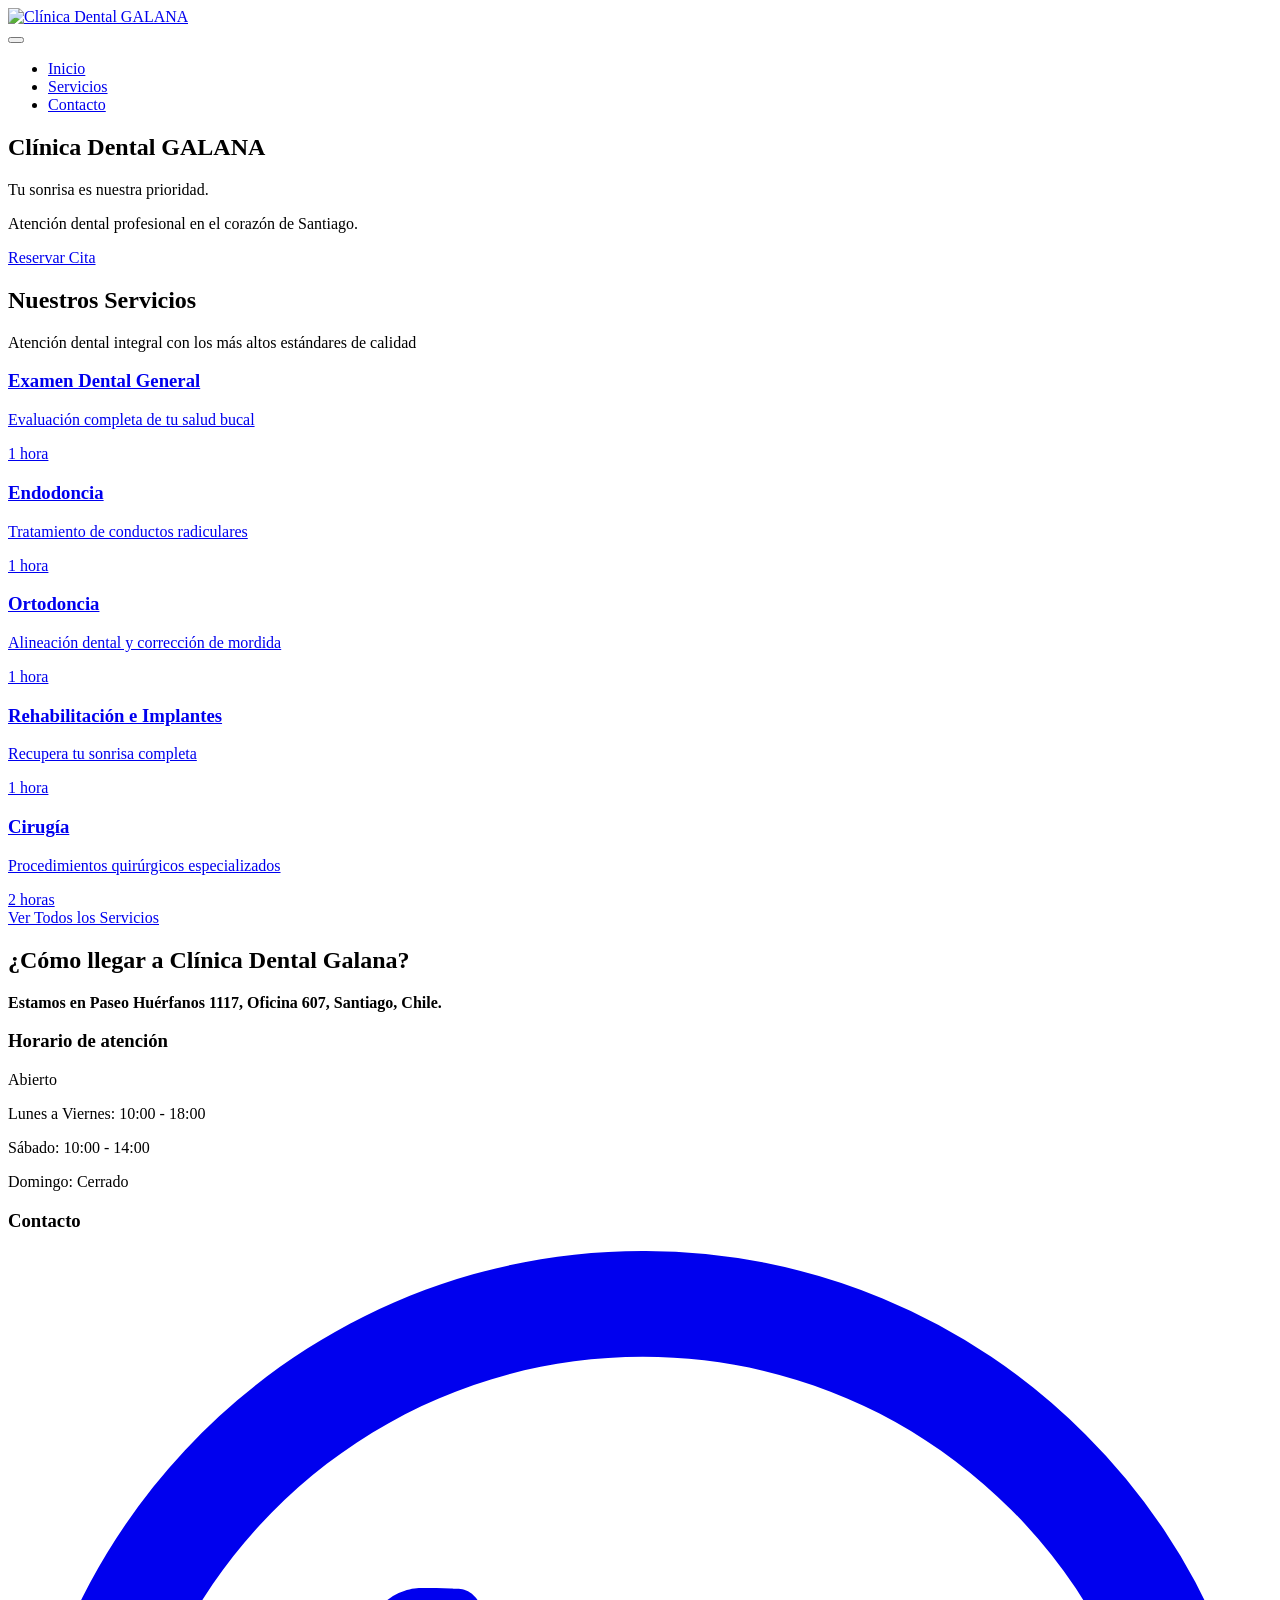
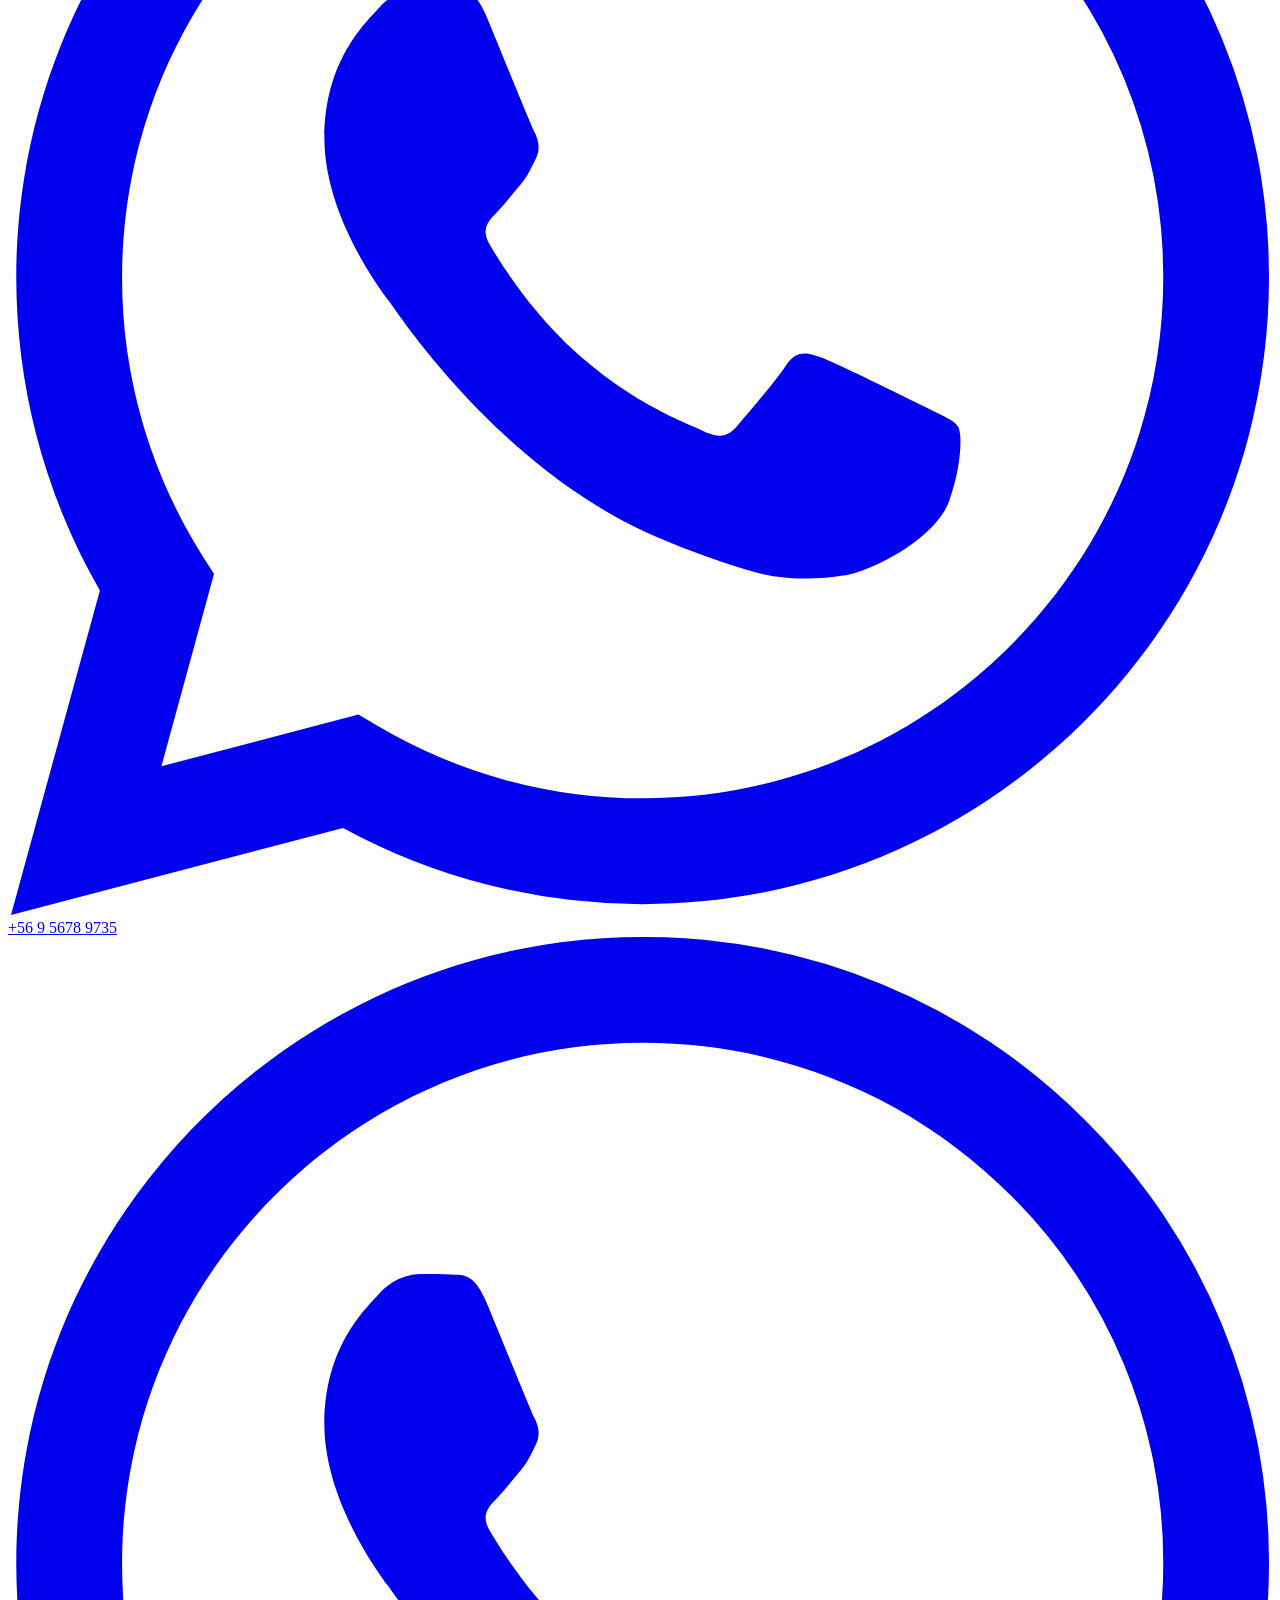
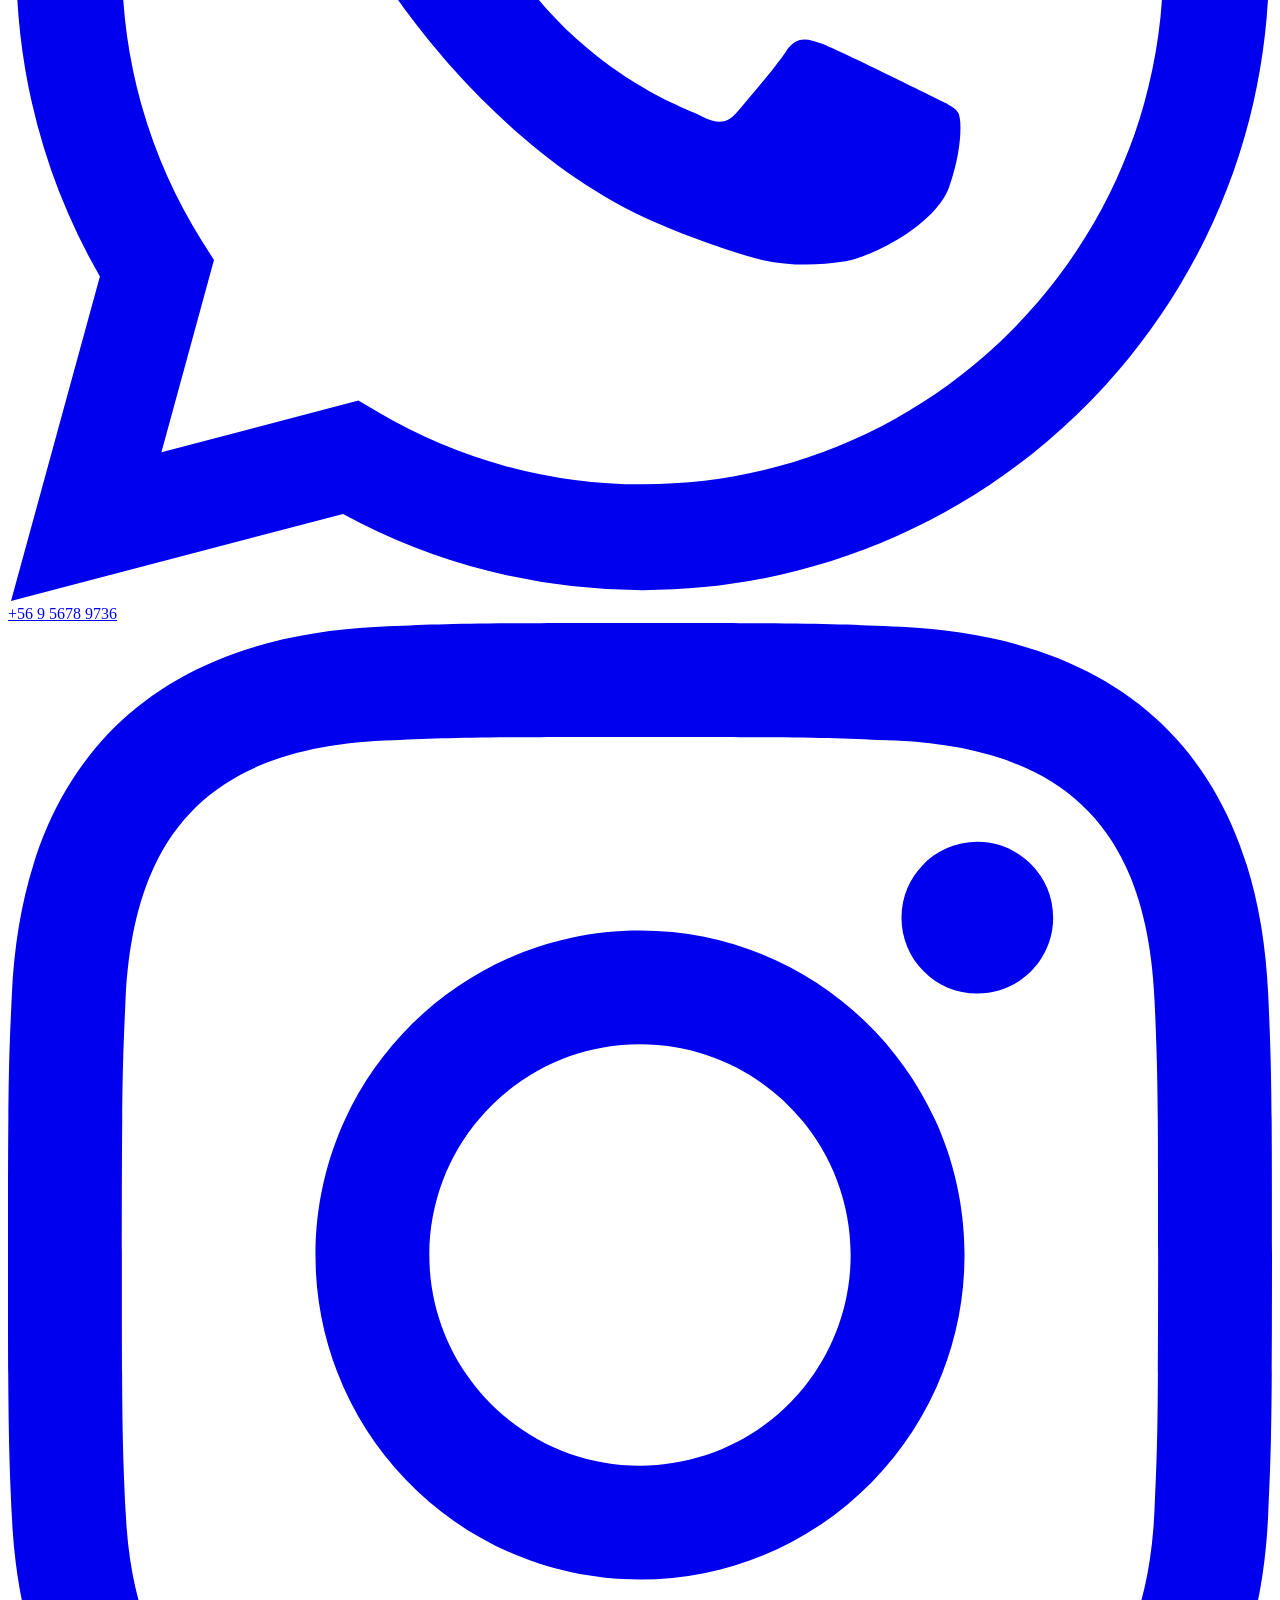
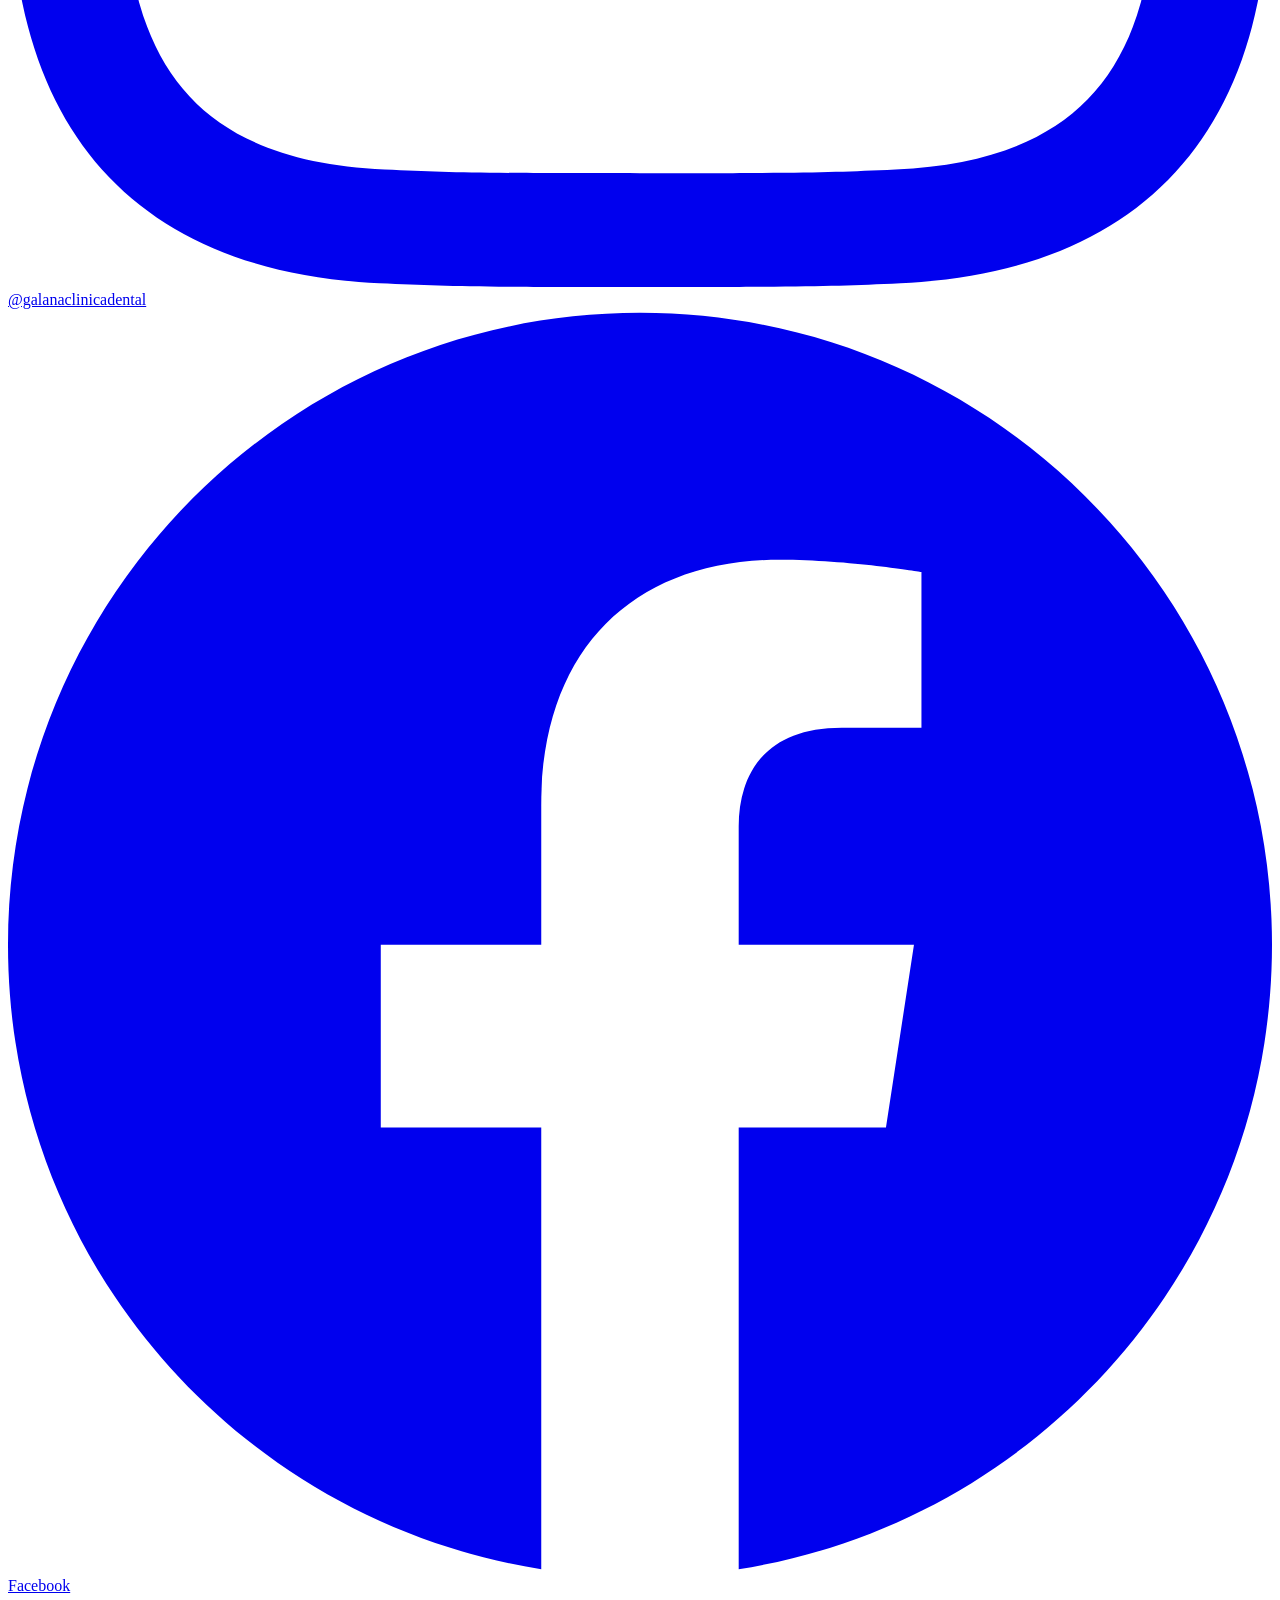
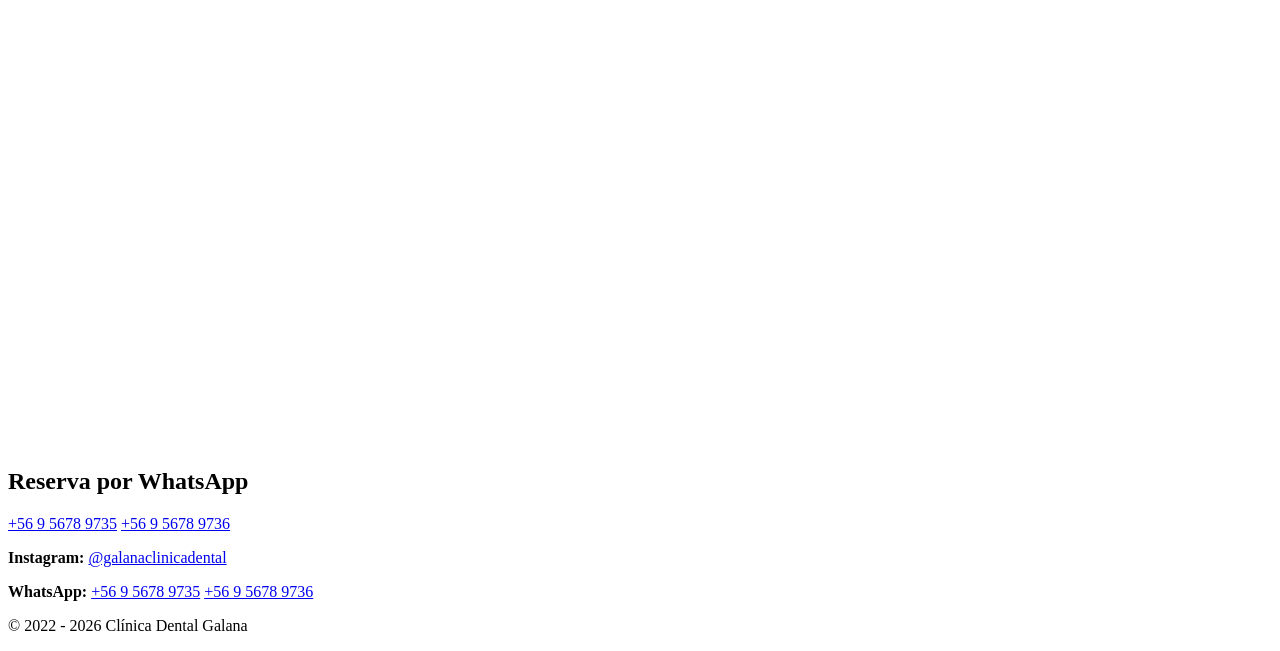
==== index.html @ 7fb7a6bc "Cargando sitio galana" ====
<!DOCTYPE html>
<html lang="es">
<head>
    <meta charset="UTF-8">
    <meta name="viewport" content="width=device-width, initial-scale=1.0">
    <title>Clínica Dental GALANA | Dentista en Santiago, Chile</title>
    <meta name="description" content="La clínica dental GALANA ofrece diversos servicios de tratamiento de odontología a nuestros pacientes, incluyendo examen general, endodoncia, ortodoncia, rehabilitación, etc. Visítenos.">
    <link rel="stylesheet" href="css/styles.css">
    <link href="https://fonts.googleapis.com/css2?family=Montserrat:wght@300;400;600;700;800&family=Playfair+Display:wght@400;600;700&display=swap" rel="stylesheet">
</head>
<body>
    <!-- Header -->
    <header class="header" id="header">
        <div class="header-container">
            <div class="logo-container">
                <a href="index.html">
                    <img src="images/logo.avif" alt="Clínica Dental GALANA" class="logo-img">
                </a>
            </div>
            <nav class="nav" id="nav">
                <button class="nav-toggle" id="navToggle" aria-label="Toggle navigation">
                    <span></span>
                    <span></span>
                    <span></span>
                </button>
                <ul class="nav-list">
                    <li><a href="index.html" class="nav-link active">Inicio</a></li>
                    <li><a href="servicios.html" class="nav-link">Servicios</a></li>
                    <li><a href="#contact" class="nav-link">Contacto</a></li>
                </ul>
            </nav>
        </div>
    </header>

    <!-- Hero Section -->
    <section class="hero">
        <div class="hero-bg"></div>
        <div class="hero-content">
            <div class="hero-text">
                <h1 class="hero-title">
                    <span class="hero-subtitle">Clínica Dental</span>
                    <span class="hero-main">GALANA</span>
                </h1>
                <p class="hero-description">Tu sonrisa es nuestra prioridad.</p><p>Atención dental profesional en el corazón de Santiago.</p>
                <a href="https://wa.me/56956789735" class="btn btn-primary">Reservar Cita</a>
            </div>
        </div>
        <div class="hero-overlay"></div>
    </section>

    <!-- Services Preview -->
    <section class="services-preview">
        <div class="container">
            <h2 class="section-title">Nuestros Servicios</h2>
            <p class="section-subtitle">Atención dental integral con los más altos estándares de calidad</p>
            
            <div class="services-grid">
                <a href="servicios.html#examen" class="service-card">
                    <!--
                    <div class="service-icon">
                        <svg viewBox="0 0 24 24" fill="none" stroke="currentColor">
                            <path d="M12 2L12 22M2 12L22 12" stroke-width="2" stroke-linecap="round"/>
                        </svg>
                    </div>
                    -->
                    <h3 class="service-title">Examen Dental General</h3>
                    <p class="service-description">Evaluación completa de tu salud bucal</p>
                    <span class="service-duration">1 hora</span>
                </a>

                <a href="servicios.html#endodoncia" class="service-card">
                    <!--
                    <div class="service-icon">
                        <svg viewBox="0 0 24 24" fill="none" stroke="currentColor">
                            <path d="M12 2C12 2 15 5 15 8C15 10.5 13 12 12 12C11 12 9 10.5 9 8C9 5 12 2 12 2Z" stroke-width="2"/>
                            <path d="M12 12L12 22" stroke-width="2" stroke-linecap="round"/>
                        </svg>
                    </div>
                    -->
                    <h3 class="service-title">Endodoncia</h3>
                    <p class="service-description">Tratamiento de conductos radiculares</p>
                    <span class="service-duration">1 hora</span>
                </a>

                <a href="servicios.html#ortodoncia" class="service-card">
                    <!--
                    <div class="service-icon">
                        <svg viewBox="0 0 24 24" fill="none" stroke="currentColor">
                            <rect x="4" y="8" width="16" height="8" rx="2" stroke-width="2"/>
                            <path d="M8 12L16 12" stroke-width="2" stroke-linecap="round"/>
                        </svg>
                    </div>
                    -->
                    <h3 class="service-title">Ortodoncia</h3>
                    <p class="service-description">Alineación dental y corrección de mordida</p>
                    <span class="service-duration">1 hora</span>
                </a>

                <a href="servicios.html#rehabilitacion" class="service-card">
                    <!--
                    <div class="service-icon">
                        <svg viewBox="0 0 24 24" fill="none" stroke="currentColor">
                            <path d="M7 10C7 8.34315 8.34315 7 10 7H14C15.6569 7 17 8.34315 17 10V14C17 15.6569 15.6569 17 14 17H10C8.34315 17 7 15.6569 7 14V10Z" stroke-width="2"/>
                            <path d="M10 7V4M14 7V4M10 17V20M14 17V20" stroke-width="2" stroke-linecap="round"/>
                        </svg>
                    </div>
                    -->
                    <h3 class="service-title">Rehabilitación e Implantes</h3>
                    <p class="service-description">Recupera tu sonrisa completa</p>
                    <span class="service-duration">1 hora</span>
                </a>

                <a href="servicios.html#cirugia" class="service-card">
                    <!--
                    <div class="service-icon">
                        <svg viewBox="0 0 24 24" fill="none" stroke="currentColor">
                            <path d="M12 2L12 12M12 12L22 12M12 12L12 22M12 12L2 12" stroke-width="2" stroke-linecap="round"/>
                            <circle cx="12" cy="12" r="3" stroke-width="2"/>
                        </svg>
                    </div>
                    -->
                    <h3 class="service-title">Cirugía</h3>
                    <p class="service-description">Procedimientos quirúrgicos especializados</p>
                    <span class="service-duration">2 horas</span>
                </a>
            </div>

            <div class="cta-center">
                <a href="servicios.html" class="btn btn-secondary">Ver Todos los Servicios</a>
            </div>
        </div>
    </section>

    <!-- Location Section -->
    <section class="location-section" id="contact">
        <div class="container">
            <div class="location-grid">
                <div class="location-info">
                    <h2 class="section-title">¿Cómo llegar a Clínica Dental Galana?</h2>
                    <div class="location-details">
                        <p class="location-address"><strong>Estamos en Paseo Huérfanos 1117, Oficina 607, Santiago, Chile.</strong></p>
                        
                        <div class="info-box">
                            <h3>Horario de atención</h3>
                            <p class="status open">Abierto</p>
                            <p>Lunes a Viernes: 10:00 - 18:00</p>
                            <p>Sábado: 10:00 - 14:00</p>
                            <p>Domingo: Cerrado</p>
                        </div>

                        <div class="contact-methods">
                            <h3>Contacto</h3>
                            <a href="https://wa.me/56956789735" class="contact-link whatsapp">
                                <svg viewBox="0 0 24 24" fill="currentColor">
                                    <path d="M17.472 14.382c-.297-.149-1.758-.867-2.03-.967-.273-.099-.471-.148-.67.15-.197.297-.767.966-.94 1.164-.173.199-.347.223-.644.075-.297-.15-1.255-.463-2.39-1.475-.883-.788-1.48-1.761-1.653-2.059-.173-.297-.018-.458.13-.606.134-.133.298-.347.446-.52.149-.174.198-.298.298-.497.099-.198.05-.371-.025-.52-.075-.149-.669-1.612-.916-2.207-.242-.579-.487-.5-.669-.51-.173-.008-.371-.01-.57-.01-.198 0-.52.074-.792.372-.272.297-1.04 1.016-1.04 2.479 0 1.462 1.065 2.875 1.213 3.074.149.198 2.096 3.2 5.077 4.487.709.306 1.262.489 1.694.625.712.227 1.36.195 1.871.118.571-.085 1.758-.719 2.006-1.413.248-.694.248-1.289.173-1.413-.074-.124-.272-.198-.57-.347m-5.421 7.403h-.004a9.87 9.87 0 01-5.031-1.378l-.361-.214-3.741.982.998-3.648-.235-.374a9.86 9.86 0 01-1.51-5.26c.001-5.45 4.436-9.884 9.888-9.884 2.64 0 5.122 1.03 6.988 2.898a9.825 9.825 0 012.893 6.994c-.003 5.45-4.437 9.884-9.885 9.884m8.413-18.297A11.815 11.815 0 0012.05 0C5.495 0 .16 5.335.157 11.892c0 2.096.547 4.142 1.588 5.945L.057 24l6.305-1.654a11.882 11.882 0 005.683 1.448h.005c6.554 0 11.89-5.335 11.893-11.893a11.821 11.821 0 00-3.48-8.413Z"/>
                                </svg>
                                <span>+56 9 5678 9735</span>
                            </a>
                            <a href="https://wa.me/56956789736" class="contact-link whatsapp">
                                <svg viewBox="0 0 24 24" fill="currentColor">
                                    <path d="M17.472 14.382c-.297-.149-1.758-.867-2.03-.967-.273-.099-.471-.148-.67.15-.197.297-.767.966-.94 1.164-.173.199-.347.223-.644.075-.297-.15-1.255-.463-2.39-1.475-.883-.788-1.48-1.761-1.653-2.059-.173-.297-.018-.458.13-.606.134-.133.298-.347.446-.52.149-.174.198-.298.298-.497.099-.198.05-.371-.025-.52-.075-.149-.669-1.612-.916-2.207-.242-.579-.487-.5-.669-.51-.173-.008-.371-.01-.57-.01-.198 0-.52.074-.792.372-.272.297-1.04 1.016-1.04 2.479 0 1.462 1.065 2.875 1.213 3.074.149.198 2.096 3.2 5.077 4.487.709.306 1.262.489 1.694.625.712.227 1.36.195 1.871.118.571-.085 1.758-.719 2.006-1.413.248-.694.248-1.289.173-1.413-.074-.124-.272-.198-.57-.347m-5.421 7.403h-.004a9.87 9.87 0 01-5.031-1.378l-.361-.214-3.741.982.998-3.648-.235-.374a9.86 9.86 0 01-1.51-5.26c.001-5.45 4.436-9.884 9.888-9.884 2.64 0 5.122 1.03 6.988 2.898a9.825 9.825 0 012.893 6.994c-.003 5.45-4.437 9.884-9.885 9.884m8.413-18.297A11.815 11.815 0 0012.05 0C5.495 0 .16 5.335.157 11.892c0 2.096.547 4.142 1.588 5.945L.057 24l6.305-1.654a11.882 11.882 0 005.683 1.448h.005c6.554 0 11.89-5.335 11.893-11.893a11.821 11.821 0 00-3.48-8.413Z"/>
                                </svg>
                                <span>+56 9 5678 9736</span>
                            </a>
                            <a href="https://www.instagram.com/galanaclinicadental" class="contact-link instagram" target="_blank">
                                <svg viewBox="0 0 24 24" fill="currentColor">
                                    <path d="M12 2.163c3.204 0 3.584.012 4.85.07 3.252.148 4.771 1.691 4.919 4.919.058 1.265.069 1.645.069 4.849 0 3.205-.012 3.584-.069 4.849-.149 3.225-1.664 4.771-4.919 4.919-1.266.058-1.644.07-4.85.07-3.204 0-3.584-.012-4.849-.07-3.26-.149-4.771-1.699-4.919-4.92-.058-1.265-.07-1.644-.07-4.849 0-3.204.013-3.583.07-4.849.149-3.227 1.664-4.771 4.919-4.919 1.266-.057 1.645-.069 4.849-.069zm0-2.163c-3.259 0-3.667.014-4.947.072-4.358.2-6.78 2.618-6.98 6.98-.059 1.281-.073 1.689-.073 4.948 0 3.259.014 3.668.072 4.948.2 4.358 2.618 6.78 6.98 6.98 1.281.058 1.689.072 4.948.072 3.259 0 3.668-.014 4.948-.072 4.354-.2 6.782-2.618 6.979-6.98.059-1.28.073-1.689.073-4.948 0-3.259-.014-3.667-.072-4.947-.196-4.354-2.617-6.78-6.979-6.98-1.281-.059-1.69-.073-4.949-.073zm0 5.838c-3.403 0-6.162 2.759-6.162 6.162s2.759 6.163 6.162 6.163 6.162-2.759 6.162-6.163c0-3.403-2.759-6.162-6.162-6.162zm0 10.162c-2.209 0-4-1.79-4-4 0-2.209 1.791-4 4-4s4 1.791 4 4c0 2.21-1.791 4-4 4zm6.406-11.845c-.796 0-1.441.645-1.441 1.44s.645 1.44 1.441 1.44c.795 0 1.439-.645 1.439-1.44s-.644-1.44-1.439-1.44z"/>
                                </svg>
                                <span>@galanaclinicadental</span>
                            </a>
                            <a href="https://www.facebook.com/profile.php?id=61557502093014" class="contact-link facebook" target="_blank">
                                <svg viewBox="0 0 24 24" fill="currentColor">
                                    <path d="M24 12.073c0-6.627-5.373-12-12-12s-12 5.373-12 12c0 5.99 4.388 10.954 10.125 11.854v-8.385H7.078v-3.47h3.047V9.43c0-3.007 1.792-4.669 4.533-4.669 1.312 0 2.686.235 2.686.235v2.953H15.83c-1.491 0-1.956.925-1.956 1.874v2.25h3.328l-.532 3.47h-2.796v8.385C19.612 23.027 24 18.062 24 12.073z"/>
                                </svg>
                                <span>Facebook</span>
                            </a>
                        </div>
                    </div>
                </div>
                <div style="width: 100%">
                    <iframe 
                        width="100%" 
                        height="450" 
                        frameborder="0" 
                        scrolling="no" 
                        marginheight="0" 
                        marginwidth="0" 
                        src="https://maps.google.com/maps?width=100%25&amp;height=450&amp;hl=es&amp;q=-33.439393,-70.652657+(Mi%20Ubicación)&amp;t=&amp;z=16&amp;ie=UTF8&amp;iwloc=B&amp;output=embed">
                    </iframe>
                </div>
            </div>
        </div>
    </section>

    <!-- CTA Section -->
    <section class="cta-section">
        <div class="container">
            <div class="cta-content">
                <h2>Reserva por WhatsApp</h2>
                <a href="https://wa.me/56956789735" class="btn btn-cta">+56 9 5678 9735</a>
                <a href="https://wa.me/56956789736" class="btn btn-cta">+56 9 5678 9736</a>
            </div>
        </div>
    </section>

    <!-- Footer -->
    <footer class="footer">
        <div class="container">
            <div class="footer-content">
                <div class="footer-info">
                    <p><strong>Instagram:</strong> <a href="https://www.instagram.com/galanaclinicadental" target="_blank">@galanaclinicadental</a></p>
                    <p><strong>WhatsApp:</strong> <a href="https://wa.me/56956789735">+56 9 5678 9735</a> <a href="https://wa.me/56956789736">+56 9 5678 9736</a></p>
                </div>
                <p class="footer-copyright">© 2022 - 2026 Clínica Dental Galana</p>
            </div>
        </div>
    </footer>

    <script src="js/main.js"></script>
</body>
</html>
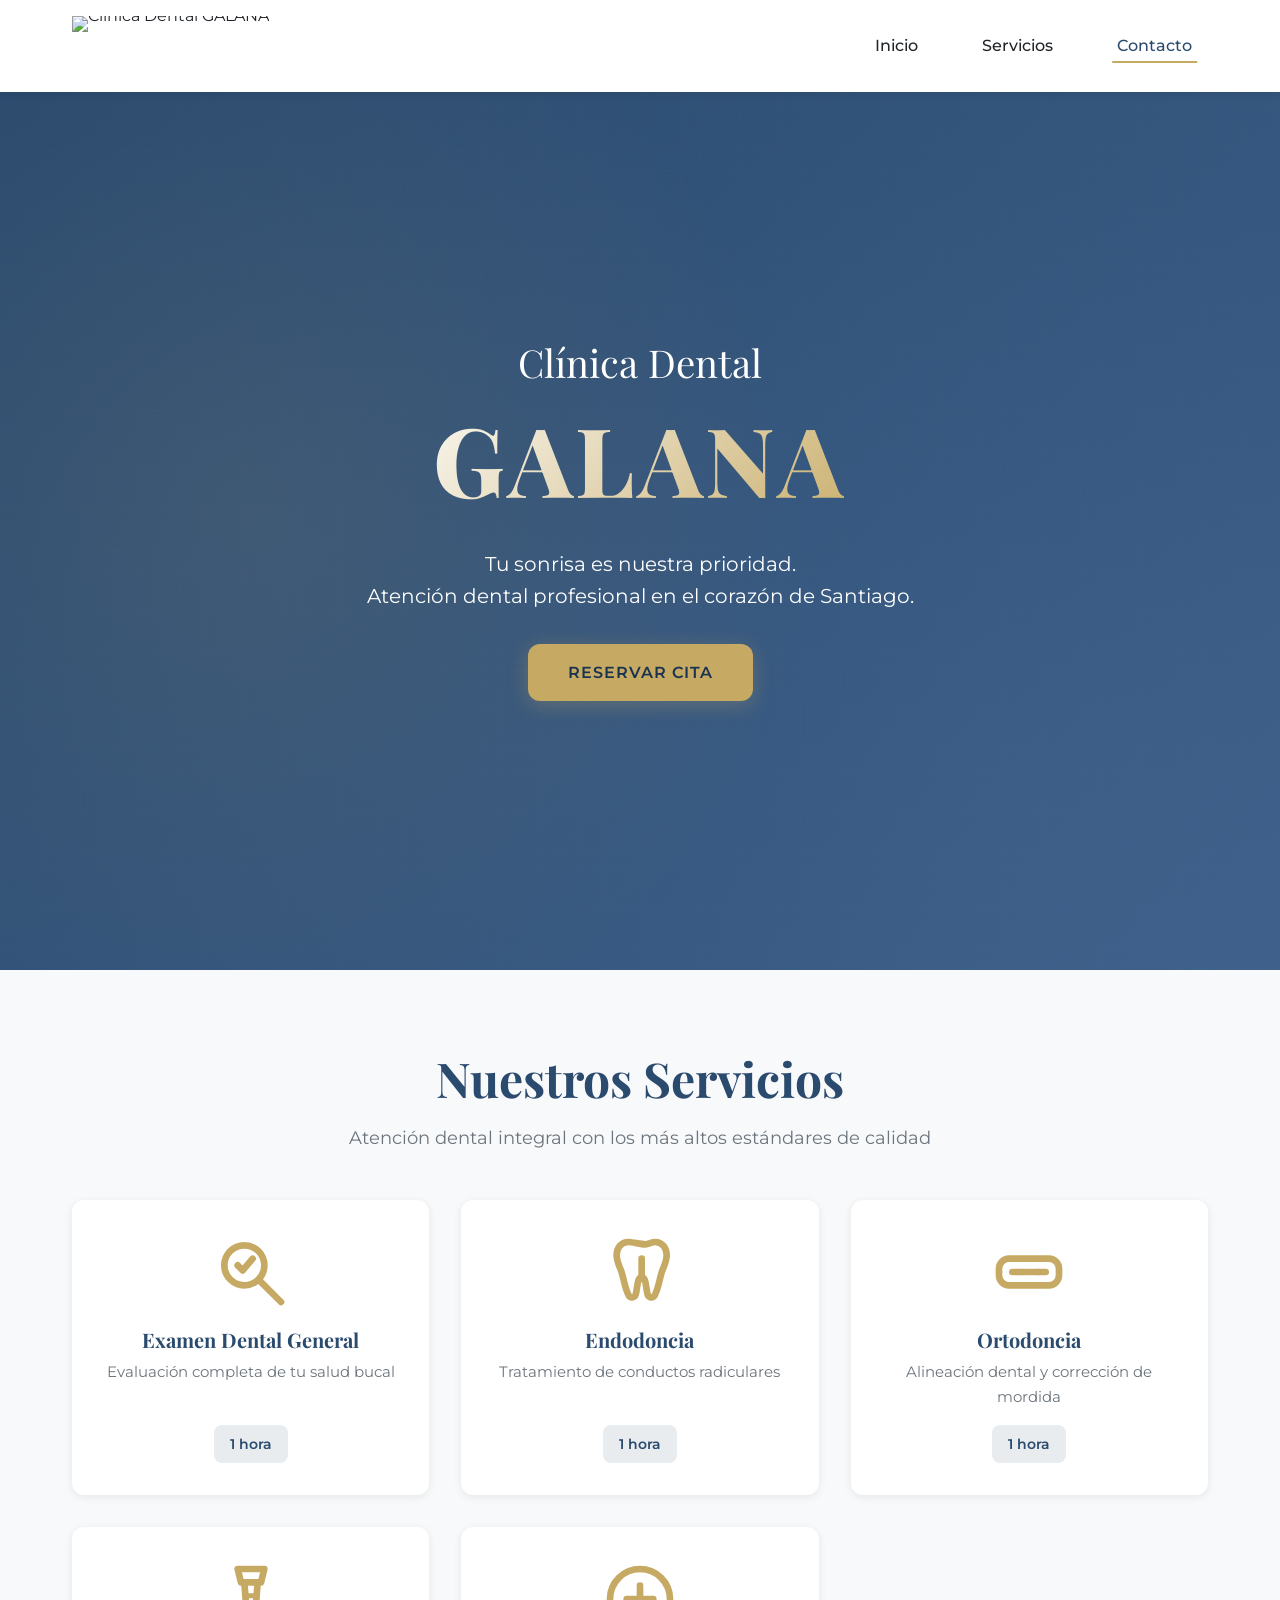
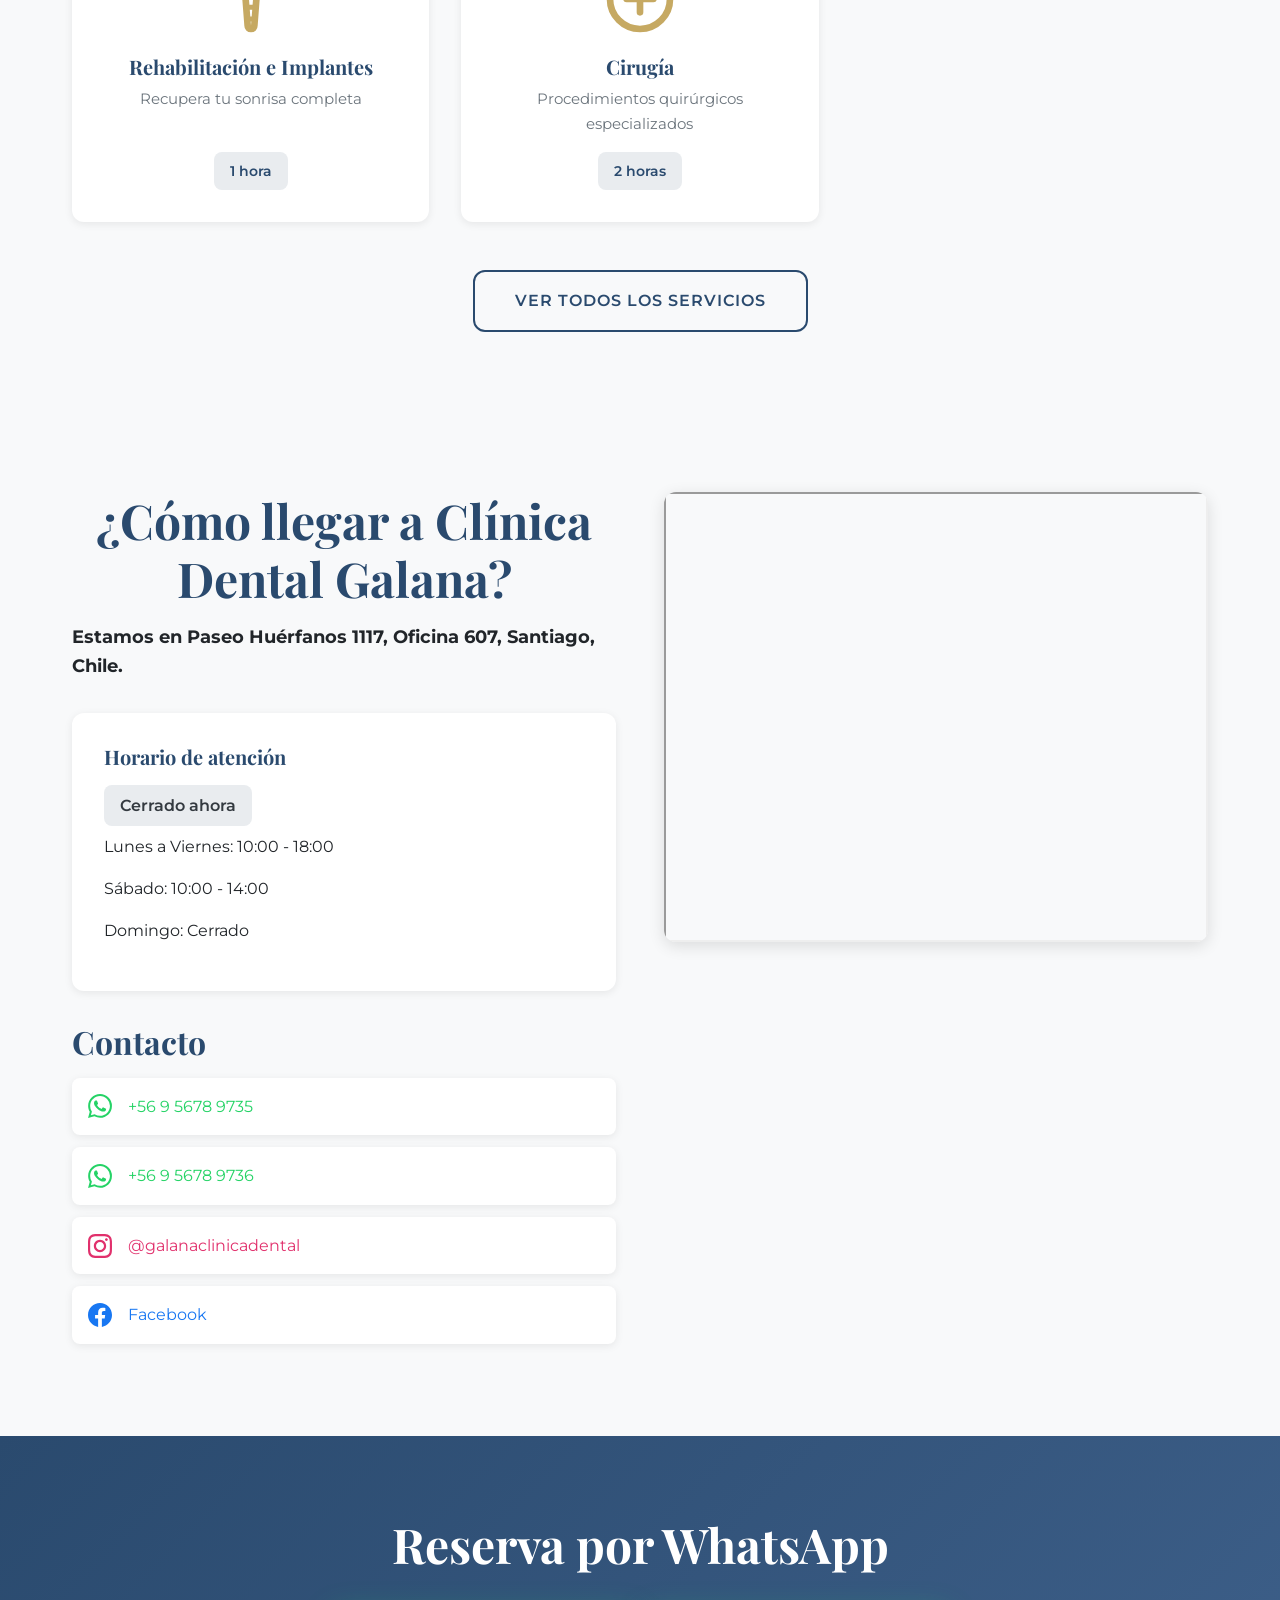
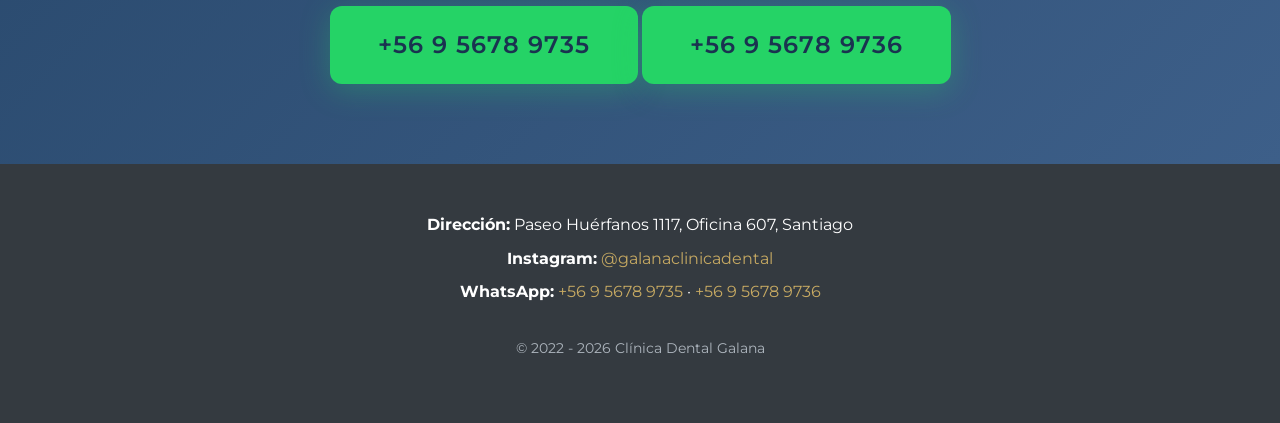
==== commit 960b6deb: "fix: quick wins de auditoría + widget molari.ai - Iconos de servicios visibles (estaban comentados) " ====
--- a/index.html
+++ b/index.html
@@ -5,8 +5,62 @@
     <meta name="viewport" content="width=device-width, initial-scale=1.0">
     <title>Clínica Dental GALANA | Dentista en Santiago, Chile</title>
     <meta name="description" content="La clínica dental GALANA ofrece diversos servicios de tratamiento de odontología a nuestros pacientes, incluyendo examen general, endodoncia, ortodoncia, rehabilitación, etc. Visítenos.">
+    <link rel="canonical" href="https://galana.cl/">
+    <meta name="theme-color" content="#2a4a6e">
+    <link rel="icon" type="image/svg+xml" href="images/favicon.svg">
+
+    <!-- Open Graph / redes sociales -->
+    <meta property="og:type" content="website">
+    <meta property="og:title" content="Clínica Dental GALANA | Dentista en Santiago, Chile">
+    <meta property="og:description" content="Atención dental profesional en el corazón de Santiago: examen general, endodoncia, ortodoncia, implantes y cirugía. Reserva por WhatsApp.">
+    <meta property="og:url" content="https://galana.cl/">
+    <meta property="og:locale" content="es_CL">
+
     <link rel="stylesheet" href="css/styles.css">
+    <link rel="preconnect" href="https://fonts.googleapis.com">
+    <link rel="preconnect" href="https://fonts.gstatic.com" crossorigin>
     <link href="https://fonts.googleapis.com/css2?family=Montserrat:wght@300;400;600;700;800&family=Playfair+Display:wght@400;600;700&display=swap" rel="stylesheet">
+
+    <!-- Datos estructurados para SEO local (Google Maps / búsquedas "dentista santiago") -->
+    <script type="application/ld+json">
+    {
+      "@context": "https://schema.org",
+      "@type": "Dentist",
+      "name": "Clínica Dental Galana",
+      "url": "https://galana.cl/",
+      "telephone": "+56956789735",
+      "address": {
+        "@type": "PostalAddress",
+        "streetAddress": "Paseo Huérfanos 1117, Oficina 607",
+        "addressLocality": "Santiago",
+        "addressRegion": "Región Metropolitana",
+        "addressCountry": "CL"
+      },
+      "geo": {
+        "@type": "GeoCoordinates",
+        "latitude": -33.439393,
+        "longitude": -70.652657
+      },
+      "openingHoursSpecification": [
+        {
+          "@type": "OpeningHoursSpecification",
+          "dayOfWeek": ["Monday", "Tuesday", "Wednesday", "Thursday", "Friday"],
+          "opens": "10:00",
+          "closes": "18:00"
+        },
+        {
+          "@type": "OpeningHoursSpecification",
+          "dayOfWeek": "Saturday",
+          "opens": "10:00",
+          "closes": "14:00"
+        }
+      ],
+      "sameAs": [
+        "https://www.instagram.com/galanaclinicadental",
+        "https://www.facebook.com/profile.php?id=61557502093014"
+      ]
+    }
+    </script>
 </head>
 <body>
     <!-- Header -->
@@ -41,7 +95,7 @@
                     <span class="hero-subtitle">Clínica Dental</span>
                     <span class="hero-main">GALANA</span>
                 </h1>
-                <p class="hero-description">Tu sonrisa es nuestra prioridad.</p><p>Atención dental profesional en el corazón de Santiago.</p>
+                <p class="hero-description">Tu sonrisa es nuestra prioridad.<br>Atención dental profesional en el corazón de Santiago.</p>
                 <a href="https://wa.me/56956789735" class="btn btn-primary">Reservar Cita</a>
             </div>
         </div>
@@ -56,69 +110,64 @@
             
             <div class="services-grid">
                 <a href="servicios.html#examen" class="service-card">
-                    <!--
-                    <div class="service-icon">
-                        <svg viewBox="0 0 24 24" fill="none" stroke="currentColor">
-                            <path d="M12 2L12 22M2 12L22 12" stroke-width="2" stroke-linecap="round"/>
-                        </svg>
-                    </div>
-                    -->
+                    <div class="service-icon">
+                        <svg viewBox="0 0 24 24" fill="none" stroke="currentColor" aria-hidden="true">
+                            <circle cx="10" cy="10" r="6" stroke-width="2"/>
+                            <path d="M14.5 14.5L21 21" stroke-width="2" stroke-linecap="round"/>
+                            <path d="M8 10l1.5 1.5L12.5 8" stroke-width="2" stroke-linecap="round" stroke-linejoin="round"/>
+                        </svg>
+                    </div>
                     <h3 class="service-title">Examen Dental General</h3>
                     <p class="service-description">Evaluación completa de tu salud bucal</p>
                     <span class="service-duration">1 hora</span>
                 </a>
 
                 <a href="servicios.html#endodoncia" class="service-card">
-                    <!--
-                    <div class="service-icon">
-                        <svg viewBox="0 0 24 24" fill="none" stroke="currentColor">
-                            <path d="M12 2C12 2 15 5 15 8C15 10.5 13 12 12 12C11 12 9 10.5 9 8C9 5 12 2 12 2Z" stroke-width="2"/>
-                            <path d="M12 12L12 22" stroke-width="2" stroke-linecap="round"/>
-                        </svg>
-                    </div>
-                    -->
+                    <div class="service-icon">
+                        <svg viewBox="0 0 24 24" fill="none" stroke="currentColor" aria-hidden="true">
+                            <path d="M7 3C4.8 3 3.5 4.8 3.5 7c0 1.8.7 3 1.4 4.8.7 2 1 5 2.2 7.2.5.9 1.8.8 2.1-.2.4-1.4.4-3.2.9-4.5.4-.9 1.4-.9 1.8 0 .5 1.3.5 3.1.9 4.5.3 1 1.6 1.1 2.1.2 1.2-2.2 1.5-5.2 2.2-7.2.7-1.8 1.4-3 1.4-4.8 0-2.2-1.3-4-3.5-4-1.1 0-1.8.7-3 .7S8.1 3 7 3z" stroke-width="2" stroke-linejoin="round" transform="translate(1.5 0)"/>
+                            <path d="M12 8v6" stroke-width="2" stroke-linecap="round" transform="translate(0.5 0)"/>
+                        </svg>
+                    </div>
                     <h3 class="service-title">Endodoncia</h3>
                     <p class="service-description">Tratamiento de conductos radiculares</p>
                     <span class="service-duration">1 hora</span>
                 </a>
 
                 <a href="servicios.html#ortodoncia" class="service-card">
-                    <!--
-                    <div class="service-icon">
-                        <svg viewBox="0 0 24 24" fill="none" stroke="currentColor">
-                            <rect x="4" y="8" width="16" height="8" rx="2" stroke-width="2"/>
-                            <path d="M8 12L16 12" stroke-width="2" stroke-linecap="round"/>
-                        </svg>
-                    </div>
-                    -->
+                    <div class="service-icon">
+                        <svg viewBox="0 0 24 24" fill="none" stroke="currentColor" aria-hidden="true">
+                            <rect x="3" y="8" width="18" height="8" rx="3" stroke-width="2"/>
+                            <path d="M7 12h10" stroke-width="2" stroke-linecap="round"/>
+                            <circle cx="9" cy="12" r="0.5" fill="currentColor"/>
+                            <circle cx="15" cy="12" r="0.5" fill="currentColor"/>
+                        </svg>
+                    </div>
                     <h3 class="service-title">Ortodoncia</h3>
                     <p class="service-description">Alineación dental y corrección de mordida</p>
                     <span class="service-duration">1 hora</span>
                 </a>
 
                 <a href="servicios.html#rehabilitacion" class="service-card">
-                    <!--
-                    <div class="service-icon">
-                        <svg viewBox="0 0 24 24" fill="none" stroke="currentColor">
-                            <path d="M7 10C7 8.34315 8.34315 7 10 7H14C15.6569 7 17 8.34315 17 10V14C17 15.6569 15.6569 17 14 17H10C8.34315 17 7 15.6569 7 14V10Z" stroke-width="2"/>
-                            <path d="M10 7V4M14 7V4M10 17V20M14 17V20" stroke-width="2" stroke-linecap="round"/>
-                        </svg>
-                    </div>
-                    -->
+                    <div class="service-icon">
+                        <svg viewBox="0 0 24 24" fill="none" stroke="currentColor" aria-hidden="true">
+                            <path d="M8 3h8l-1 4H9L8 3z" stroke-width="2" stroke-linejoin="round"/>
+                            <path d="M10 7l1 13c0 .6.4 1 1 1s1-.4 1-1l1-13" stroke-width="2" stroke-linejoin="round"/>
+                            <path d="M10.3 11h3.4M10.6 14.5h2.8M10.8 18h2.4" stroke-width="1.5" stroke-linecap="round"/>
+                        </svg>
+                    </div>
                     <h3 class="service-title">Rehabilitación e Implantes</h3>
                     <p class="service-description">Recupera tu sonrisa completa</p>
                     <span class="service-duration">1 hora</span>
                 </a>
 
                 <a href="servicios.html#cirugia" class="service-card">
-                    <!--
-                    <div class="service-icon">
-                        <svg viewBox="0 0 24 24" fill="none" stroke="currentColor">
-                            <path d="M12 2L12 12M12 12L22 12M12 12L12 22M12 12L2 12" stroke-width="2" stroke-linecap="round"/>
-                            <circle cx="12" cy="12" r="3" stroke-width="2"/>
-                        </svg>
-                    </div>
-                    -->
+                    <div class="service-icon">
+                        <svg viewBox="0 0 24 24" fill="none" stroke="currentColor" aria-hidden="true">
+                            <circle cx="12" cy="12" r="9" stroke-width="2"/>
+                            <path d="M12 8v8M8 12h8" stroke-width="2" stroke-linecap="round"/>
+                        </svg>
+                    </div>
                     <h3 class="service-title">Cirugía</h3>
                     <p class="service-description">Procedimientos quirúrgicos especializados</p>
                     <span class="service-duration">2 horas</span>
@@ -142,7 +191,7 @@
                         
                         <div class="info-box">
                             <h3>Horario de atención</h3>
-                            <p class="status open">Abierto</p>
+                            <p class="status" id="openStatus" hidden></p>
                             <p>Lunes a Viernes: 10:00 - 18:00</p>
                             <p>Sábado: 10:00 - 14:00</p>
                             <p>Domingo: Cerrado</p>
@@ -162,13 +211,13 @@
                                 </svg>
                                 <span>+56 9 5678 9736</span>
                             </a>
-                            <a href="https://www.instagram.com/galanaclinicadental" class="contact-link instagram" target="_blank">
+                            <a href="https://www.instagram.com/galanaclinicadental" class="contact-link instagram" target="_blank" rel="noopener noreferrer">
                                 <svg viewBox="0 0 24 24" fill="currentColor">
                                     <path d="M12 2.163c3.204 0 3.584.012 4.85.07 3.252.148 4.771 1.691 4.919 4.919.058 1.265.069 1.645.069 4.849 0 3.205-.012 3.584-.069 4.849-.149 3.225-1.664 4.771-4.919 4.919-1.266.058-1.644.07-4.85.07-3.204 0-3.584-.012-4.849-.07-3.26-.149-4.771-1.699-4.919-4.92-.058-1.265-.07-1.644-.07-4.849 0-3.204.013-3.583.07-4.849.149-3.227 1.664-4.771 4.919-4.919 1.266-.057 1.645-.069 4.849-.069zm0-2.163c-3.259 0-3.667.014-4.947.072-4.358.2-6.78 2.618-6.98 6.98-.059 1.281-.073 1.689-.073 4.948 0 3.259.014 3.668.072 4.948.2 4.358 2.618 6.78 6.98 6.98 1.281.058 1.689.072 4.948.072 3.259 0 3.668-.014 4.948-.072 4.354-.2 6.782-2.618 6.979-6.98.059-1.28.073-1.689.073-4.948 0-3.259-.014-3.667-.072-4.947-.196-4.354-2.617-6.78-6.979-6.98-1.281-.059-1.69-.073-4.949-.073zm0 5.838c-3.403 0-6.162 2.759-6.162 6.162s2.759 6.163 6.162 6.163 6.162-2.759 6.162-6.163c0-3.403-2.759-6.162-6.162-6.162zm0 10.162c-2.209 0-4-1.79-4-4 0-2.209 1.791-4 4-4s4 1.791 4 4c0 2.21-1.791 4-4 4zm6.406-11.845c-.796 0-1.441.645-1.441 1.44s.645 1.44 1.441 1.44c.795 0 1.439-.645 1.439-1.44s-.644-1.44-1.439-1.44z"/>
                                 </svg>
                                 <span>@galanaclinicadental</span>
                             </a>
-                            <a href="https://www.facebook.com/profile.php?id=61557502093014" class="contact-link facebook" target="_blank">
+                            <a href="https://www.facebook.com/profile.php?id=61557502093014" class="contact-link facebook" target="_blank" rel="noopener noreferrer">
                                 <svg viewBox="0 0 24 24" fill="currentColor">
                                     <path d="M24 12.073c0-6.627-5.373-12-12-12s-12 5.373-12 12c0 5.99 4.388 10.954 10.125 11.854v-8.385H7.078v-3.47h3.047V9.43c0-3.007 1.792-4.669 4.533-4.669 1.312 0 2.686.235 2.686.235v2.953H15.83c-1.491 0-1.956.925-1.956 1.874v2.25h3.328l-.532 3.47h-2.796v8.385C19.612 23.027 24 18.062 24 12.073z"/>
                                 </svg>
@@ -177,15 +226,14 @@
                         </div>
                     </div>
                 </div>
-                <div style="width: 100%">
-                    <iframe 
-                        width="100%" 
-                        height="450" 
-                        frameborder="0" 
-                        scrolling="no" 
-                        marginheight="0" 
-                        marginwidth="0" 
-                        src="https://maps.google.com/maps?width=100%25&amp;height=450&amp;hl=es&amp;q=-33.439393,-70.652657+(Mi%20Ubicación)&amp;t=&amp;z=16&amp;ie=UTF8&amp;iwloc=B&amp;output=embed">
+                <div class="map-container">
+                    <iframe
+                        width="100%"
+                        height="450"
+                        loading="lazy"
+                        title="Mapa de ubicación de Clínica Dental Galana"
+                        referrerpolicy="no-referrer-when-downgrade"
+                        src="https://maps.google.com/maps?hl=es&amp;q=-33.439393,-70.652657+(Cl%C3%ADnica%20Dental%20Galana)&amp;z=16&amp;output=embed">
                     </iframe>
                 </div>
             </div>
@@ -208,8 +256,9 @@
         <div class="container">
             <div class="footer-content">
                 <div class="footer-info">
-                    <p><strong>Instagram:</strong> <a href="https://www.instagram.com/galanaclinicadental" target="_blank">@galanaclinicadental</a></p>
-                    <p><strong>WhatsApp:</strong> <a href="https://wa.me/56956789735">+56 9 5678 9735</a> <a href="https://wa.me/56956789736">+56 9 5678 9736</a></p>
+                    <p><strong>Dirección:</strong> Paseo Huérfanos 1117, Oficina 607, Santiago</p>
+                    <p><strong>Instagram:</strong> <a href="https://www.instagram.com/galanaclinicadental" target="_blank" rel="noopener noreferrer">@galanaclinicadental</a></p>
+                    <p><strong>WhatsApp:</strong> <a href="https://wa.me/56956789735">+56 9 5678 9735</a> · <a href="https://wa.me/56956789736">+56 9 5678 9736</a></p>
                 </div>
                 <p class="footer-copyright">© 2022 - 2026 Clínica Dental Galana</p>
             </div>
@@ -217,5 +266,12 @@
     </footer>
 
     <script src="js/main.js"></script>
+
+    <!-- Asistente virtual molari.ai (cambiar data-origin/src a https://app.molari.ai cuando el dominio esté activo) -->
+    <script
+        src="https://molari-beta.vercel.app/widget.js"
+        data-clinic="galana"
+        data-color="#2a4a6e"
+        data-origin="https://molari-beta.vercel.app"></script>
 </body>
 </html>
--- a/css/styles.css
+++ b/css/styles.css
@@ -0,0 +1,883 @@
+/* ============================================
+   CLÍNICA DENTAL GALANA - ESTILOS PRINCIPALES
+   ============================================ */
+
+/* Variables CSS */
+:root {
+    /* Colores Principales */
+    --primary-color: #2a4a6e;
+    --primary-dark: #1a3350;
+    --primary-light: #3d5f89;
+    --secondary-color: #5a7ea8;
+    --accent-color: #c6a962;
+    --accent-hover: #b39552;
+    
+    /* Colores Neutros */
+    --white: #ffffff;
+    --off-white: #f8f9fa;
+    --light-gray: #e9ecef;
+    --gray: #6c757d;
+    --dark-gray: #343a40;
+    --text-dark: #212529;
+    
+    /* Colores de Estado */
+    --success: #28a745;
+    --whatsapp: #25d366;
+    --instagram: #e1306c;
+    --facebook: #1877f2;
+    
+    /* Tipografía */
+    --font-display: 'Playfair Display', serif;
+    --font-body: 'Montserrat', sans-serif;
+    
+    /* Espaciado */
+    --spacing-xs: 0.5rem;
+    --spacing-sm: 1rem;
+    --spacing-md: 2rem;
+    --spacing-lg: 3rem;
+    --spacing-xl: 5rem;
+    
+    /* Bordes y Sombras */
+    --border-radius: 8px;
+    --border-radius-lg: 12px;
+    --shadow-sm: 0 2px 8px rgba(0, 0, 0, 0.08);
+    --shadow-md: 0 4px 16px rgba(0, 0, 0, 0.12);
+    --shadow-lg: 0 8px 32px rgba(0, 0, 0, 0.16);
+    
+    /* Transiciones */
+    --transition-fast: 0.2s ease;
+    --transition-normal: 0.3s ease;
+    --transition-slow: 0.5s ease;
+}
+
+/* Reset y Base */
+* {
+    margin: 0;
+    padding: 0;
+    box-sizing: border-box;
+}
+
+html {
+    scroll-behavior: smooth;
+    font-size: 16px;
+}
+
+body {
+    font-family: var(--font-body);
+    line-height: 1.6;
+    color: var(--text-dark);
+    background-color: var(--white);
+    overflow-x: hidden;
+}
+
+/* Tipografía */
+h1, h2, h3, h4, h5, h6 {
+    font-family: var(--font-display);
+    font-weight: 700;
+    line-height: 1.2;
+    margin-bottom: var(--spacing-sm);
+}
+
+h1 { font-size: clamp(2.5rem, 5vw, 4rem); }
+h2 { font-size: clamp(2rem, 4vw, 3rem); }
+h3 { font-size: clamp(1.5rem, 3vw, 2rem); }
+h4 { font-size: clamp(1.25rem, 2.5vw, 1.75rem); }
+
+p {
+    margin-bottom: var(--spacing-sm);
+}
+
+a {
+    text-decoration: none;
+    color: inherit;
+    transition: all var(--transition-normal);
+}
+
+a:focus-visible,
+button:focus-visible {
+    outline: 3px solid var(--secondary-color);
+    outline-offset: 2px;
+}
+
+img {
+    max-width: 100%;
+    height: auto;
+    display: block;
+}
+
+/* Container */
+.container {
+    width: 100%;
+    max-width: 1200px;
+    margin: 0 auto;
+    padding: 0 var(--spacing-md);
+}
+
+/* ============================================
+   HEADER & NAVIGATION
+   ============================================ */
+
+.header {
+    position: fixed;
+    top: 0;
+    left: 0;
+    right: 0;
+    z-index: 1000;
+    background: var(--white);
+    box-shadow: var(--shadow-sm);
+    transition: all var(--transition-normal);
+}
+
+.header.scrolled {
+    box-shadow: var(--shadow-md);
+}
+
+.header-container {
+    max-width: 1200px;
+    margin: 0 auto;
+    padding: var(--spacing-sm) var(--spacing-md);
+    display: flex;
+    justify-content: space-between;
+    align-items: center;
+}
+
+
+.logo-container {
+    display: flex;
+    align-items: center;
+}
+
+.logo-container a {
+    display: block;
+    line-height: 0;
+}
+
+.logo-img {
+    height: 60px;
+    width: auto;
+    transition: all var(--transition-normal);
+}
+
+.logo-img:hover {
+    transform: scale(1.05);
+}
+
+/* Logo de texto alternativo (si no hay imagen) */
+.logo {
+    font-family: var(--font-display);
+    font-size: 2rem;
+    font-weight: 700;
+    color: var(--primary-color);
+    letter-spacing: 2px;
+}
+
+
+.nav-list {
+    display: flex;
+    list-style: none;
+    gap: var(--spacing-md);
+    align-items: center;
+}
+
+.nav-link {
+    font-weight: 500;
+    color: var(--text-dark);
+    padding: var(--spacing-xs) var(--spacing-sm);
+    border-radius: var(--border-radius);
+    position: relative;
+}
+
+.nav-link::after {
+    content: '';
+    position: absolute;
+    bottom: 0;
+    left: 50%;
+    width: 0;
+    height: 2px;
+    background: var(--accent-color);
+    transition: all var(--transition-normal);
+    transform: translateX(-50%);
+}
+
+.nav-link:hover,
+.nav-link.active {
+    color: var(--primary-color);
+}
+
+.nav-link:hover::after,
+.nav-link.active::after {
+    width: 80%;
+}
+
+.nav-toggle {
+    display: none;
+    flex-direction: column;
+    gap: 5px;
+    background: none;
+    border: none;
+    cursor: pointer;
+    padding: 5px;
+}
+
+.nav-toggle span {
+    width: 25px;
+    height: 3px;
+    background: var(--primary-color);
+    border-radius: 3px;
+    transition: all var(--transition-normal);
+}
+
+/* ============================================
+   HERO SECTION
+   ============================================ */
+
+.hero {
+    position: relative;
+    height: 100vh;
+    min-height: 600px;
+    display: flex;
+    align-items: center;
+    justify-content: center;
+    overflow: hidden;
+    margin-top: 70px;
+}
+
+.hero-bg {
+    position: absolute;
+    inset: 0;
+    background: linear-gradient(135deg, var(--primary-color) 0%, var(--primary-light) 100%);
+    z-index: 1;
+}
+
+.hero-bg::before {
+    content: '';
+    position: absolute;
+    inset: 0;
+    background-image: 
+        radial-gradient(circle at 20% 50%, rgba(198, 169, 98, 0.1) 0%, transparent 50%),
+        radial-gradient(circle at 80% 80%, rgba(90, 126, 168, 0.1) 0%, transparent 50%);
+    animation: pulseHero 10s ease-in-out infinite;
+}
+
+@keyframes pulseHero {
+    0%, 100% { opacity: 1; }
+    50% { opacity: 0.7; }
+}
+
+.hero-overlay {
+    position: absolute;
+    inset: 0;
+    background: url('data:image/svg+xml,<svg width="100" height="100" xmlns="http://www.w3.org/2000/svg"><defs><pattern id="grid" width="40" height="40" patternUnits="userSpaceOnUse"><path d="M 40 0 L 0 0 0 40" fill="none" stroke="rgba(255,255,255,0.03)" stroke-width="1"/></pattern></defs><rect width="100" height="100" fill="url(%23grid)"/></svg>');
+    z-index: 2;
+    opacity: 0.5;
+}
+
+.hero-content {
+    position: relative;
+    z-index: 3;
+    text-align: center;
+    color: var(--white);
+    padding: var(--spacing-md);
+    animation: fadeInUp 1s ease;
+}
+
+@keyframes fadeInUp {
+    from {
+        opacity: 0;
+        transform: translateY(30px);
+    }
+    to {
+        opacity: 1;
+        transform: translateY(0);
+    }
+}
+
+.hero-title {
+    display: flex;
+    flex-direction: column;
+    gap: var(--spacing-sm);
+}
+
+.hero-subtitle {
+    font-size: clamp(1.5rem, 3vw, 2.5rem);
+    font-weight: 400;
+    opacity: 0.9;
+    animation: fadeInUp 1s ease 0.2s both;
+}
+
+.hero-main {
+    font-size: clamp(3rem, 8vw, 6rem);
+    font-weight: 800;
+    letter-spacing: 4px;
+    background: linear-gradient(135deg, var(--white), var(--accent-color));
+    -webkit-background-clip: text;
+    -webkit-text-fill-color: transparent;
+    background-clip: text;
+    animation: fadeInUp 1s ease 0.4s both;
+}
+
+.hero-description {
+    font-size: clamp(1rem, 2vw, 1.25rem);
+    max-width: 600px;
+    margin: var(--spacing-md) auto;
+    opacity: 0.95;
+    animation: fadeInUp 1s ease 0.6s both;
+}
+
+/* ============================================
+   BUTTONS
+   ============================================ */
+
+.btn {
+    display: inline-block;
+    padding: 1rem 2.5rem;
+    font-family: var(--font-body);
+    font-weight: 600;
+    font-size: 1rem;
+    text-align: center;
+    border-radius: var(--border-radius-lg);
+    cursor: pointer;
+    transition: all var(--transition-normal);
+    border: none;
+    text-transform: uppercase;
+    letter-spacing: 1px;
+}
+
+.btn-primary {
+    background: var(--accent-color);
+    /* Texto oscuro sobre dorado: el blanco no cumple contraste WCAG AA (2.3:1) */
+    color: var(--primary-dark);
+    box-shadow: 0 4px 20px rgba(198, 169, 98, 0.3);
+    animation: fadeInUp 1s ease 0.8s both;
+}
+
+.btn-primary:hover {
+    background: var(--accent-hover);
+    color: var(--primary-dark);
+    transform: translateY(-2px);
+    box-shadow: 0 6px 25px rgba(198, 169, 98, 0.4);
+}
+
+.btn-secondary {
+    background: transparent;
+    color: var(--primary-color);
+    border: 2px solid var(--primary-color);
+}
+
+.btn-secondary:hover {
+    background: var(--primary-color);
+    color: var(--white);
+}
+
+.btn-cta {
+    background: var(--whatsapp);
+    /* Texto oscuro sobre verde WhatsApp: el blanco no cumple contraste WCAG AA (2:1) */
+    color: var(--primary-dark);
+    font-size: 1.5rem;
+    padding: 1.25rem 3rem;
+    box-shadow: 0 6px 30px rgba(37, 211, 102, 0.3);
+}
+
+.btn-cta:hover {
+    background: #20b858;
+    color: var(--primary-dark);
+    transform: translateY(-3px);
+    box-shadow: 0 8px 35px rgba(37, 211, 102, 0.4);
+}
+
+/* ============================================
+   SERVICES SECTION
+   ============================================ */
+
+.services-preview {
+    padding: var(--spacing-xl) 0;
+    background: var(--off-white);
+}
+
+.section-title {
+    text-align: center;
+    color: var(--primary-color);
+    margin-bottom: var(--spacing-sm);
+}
+
+.section-subtitle {
+    text-align: center;
+    color: var(--gray);
+    font-size: 1.125rem;
+    max-width: 700px;
+    margin: 0 auto var(--spacing-lg);
+}
+
+.services-grid {
+    display: grid;
+    grid-template-columns: repeat(auto-fit, minmax(280px, 1fr));
+    gap: var(--spacing-md);
+    margin-bottom: var(--spacing-lg);
+}
+
+.service-card {
+    background: var(--white);
+    padding: var(--spacing-md);
+    border-radius: var(--border-radius-lg);
+    box-shadow: var(--shadow-sm);
+    transition: all var(--transition-normal);
+    display: flex;
+    flex-direction: column;
+    align-items: center;
+    text-align: center;
+}
+
+.service-card:hover {
+    transform: translateY(-8px);
+    box-shadow: var(--shadow-lg);
+}
+
+.service-icon {
+    width: 80px;
+    height: 80px;
+    margin-bottom: var(--spacing-sm);
+    color: var(--accent-color);
+    transition: all var(--transition-normal);
+}
+
+.service-card:hover .service-icon {
+    transform: scale(1.1);
+    color: var(--primary-color);
+}
+
+.service-title {
+    color: var(--primary-color);
+    font-size: 1.25rem;
+    margin-bottom: var(--spacing-xs);
+}
+
+.service-description {
+    color: var(--gray);
+    font-size: 0.95rem;
+    margin-bottom: var(--spacing-sm);
+    flex-grow: 1;
+}
+
+.service-duration {
+    display: inline-block;
+    padding: 0.5rem 1rem;
+    background: var(--light-gray);
+    color: var(--primary-color);
+    border-radius: var(--border-radius);
+    font-size: 0.875rem;
+    font-weight: 600;
+}
+
+.cta-center {
+    text-align: center;
+    margin-top: var(--spacing-lg);
+}
+
+/* ============================================
+   PAGE HEADER
+   ============================================ */
+
+.page-header {
+    padding: calc(70px + var(--spacing-xl)) 0 var(--spacing-lg);
+    background: linear-gradient(135deg, var(--primary-color), var(--primary-light));
+    color: var(--white);
+    text-align: center;
+}
+
+.page-title {
+    color: var(--white);
+    margin-bottom: var(--spacing-sm);
+}
+
+.page-subtitle {
+    font-size: 1.25rem;
+    opacity: 0.9;
+}
+
+/* ============================================
+   SERVICE DETAIL
+   ============================================ */
+
+.services-detail {
+    padding: var(--spacing-xl) 0;
+}
+
+.service-detail {
+    margin-bottom: var(--spacing-xl);
+    scroll-margin-top: 100px;
+}
+
+.service-detail-content {
+    display: grid;
+    grid-template-columns: 1fr 1fr;
+    gap: var(--spacing-lg);
+    align-items: center;
+}
+
+.service-detail-content.reverse {
+    direction: rtl;
+}
+
+.service-detail-content.reverse > * {
+    direction: ltr;
+}
+
+.service-detail-title {
+    color: var(--primary-color);
+    margin-bottom: var(--spacing-sm);
+}
+
+.service-meta {
+    display: flex;
+    gap: var(--spacing-md);
+    margin-bottom: var(--spacing-md);
+    flex-wrap: wrap;
+}
+
+.service-meta .service-duration {
+    display: flex;
+    align-items: center;
+    gap: 0.5rem;
+}
+
+.service-meta svg {
+    width: 20px;
+    height: 20px;
+}
+
+.service-price {
+    padding: 0.5rem 1rem;
+    background: var(--accent-color);
+    color: var(--white);
+    border-radius: var(--border-radius);
+    font-weight: 600;
+}
+
+.service-detail-description {
+    color: var(--gray);
+    line-height: 1.8;
+    margin-bottom: var(--spacing-md);
+}
+
+.service-includes {
+    list-style: none;
+    margin-bottom: var(--spacing-md);
+}
+
+.service-includes li {
+    padding: 0.75rem 0;
+    padding-left: 2rem;
+    position: relative;
+    color: var(--text-dark);
+}
+
+.service-includes li::before {
+    content: '✓';
+    position: absolute;
+    left: 0;
+    color: var(--accent-color);
+    font-weight: bold;
+    font-size: 1.25rem;
+}
+
+.service-detail-image {
+    background: var(--light-gray);
+    border-radius: var(--border-radius-lg);
+    overflow: hidden;
+    aspect-ratio: 4/3;
+    display: flex;
+    align-items: center;
+    justify-content: center;
+    box-shadow: var(--shadow-md);
+}
+
+.service-image {
+    width: 100%;
+    height: 100%;
+    object-fit: cover;
+    transition: transform var(--transition-slow);
+}
+
+.service-detail-content:hover .service-image {
+    transform: scale(1.05);
+}
+
+.image-placeholder {
+    width: 150px;
+    height: 150px;
+    color: var(--primary-color);
+    opacity: 0.3;
+}
+
+/* ============================================
+   LOCATION SECTION
+   ============================================ */
+
+.location-section {
+    padding: var(--spacing-xl) 0;
+    background: var(--off-white);
+}
+
+.location-grid {
+    display: grid;
+    grid-template-columns: 1fr 1fr;
+    gap: var(--spacing-lg);
+    align-items: start;
+}
+
+.location-address {
+    font-size: 1.125rem;
+    margin-bottom: var(--spacing-md);
+}
+
+.info-box {
+    background: var(--white);
+    padding: var(--spacing-md);
+    border-radius: var(--border-radius-lg);
+    margin-bottom: var(--spacing-md);
+    box-shadow: var(--shadow-sm);
+}
+
+.info-box h3 {
+    color: var(--primary-color);
+    font-size: 1.25rem;
+    margin-bottom: var(--spacing-sm);
+}
+
+.status {
+    display: inline-block;
+    padding: 0.5rem 1rem;
+    border-radius: var(--border-radius);
+    font-weight: 600;
+    margin-bottom: var(--spacing-xs);
+}
+
+.status.open {
+    background: var(--success);
+    color: var(--white);
+}
+
+.status.closed {
+    background: var(--light-gray);
+    color: var(--dark-gray);
+}
+
+.contact-methods {
+    margin-top: var(--spacing-md);
+}
+
+.contact-methods h3 {
+    color: var(--primary-color);
+    margin-bottom: var(--spacing-sm);
+}
+
+.contact-link {
+    display: flex;
+    align-items: center;
+    gap: 1rem;
+    padding: 1rem;
+    margin-bottom: 0.75rem;
+    background: var(--white);
+    border-radius: var(--border-radius);
+    box-shadow: var(--shadow-sm);
+    transition: all var(--transition-normal);
+}
+
+.contact-link:hover {
+    transform: translateX(5px);
+    box-shadow: var(--shadow-md);
+}
+
+.contact-link svg {
+    width: 24px;
+    height: 24px;
+    flex-shrink: 0;
+}
+
+.contact-link.whatsapp {
+    color: var(--whatsapp);
+}
+
+.contact-link.instagram {
+    color: var(--instagram);
+}
+
+.contact-link.facebook {
+    color: var(--facebook);
+}
+
+.map-container {
+    border-radius: var(--border-radius-lg);
+    overflow: hidden;
+    box-shadow: var(--shadow-md);
+    height: 450px;
+}
+
+.map-container iframe {
+    display: block;
+}
+
+/* ============================================
+   CTA SECTION
+   ============================================ */
+
+.cta-section {
+    padding: var(--spacing-xl) 0;
+    background: linear-gradient(135deg, var(--primary-color), var(--primary-light));
+    color: var(--white);
+    text-align: center;
+}
+
+.cta-content h2 {
+    color: var(--white);
+    font-size: clamp(2rem, 4vw, 3rem);
+    margin-bottom: var(--spacing-md);
+}
+
+.cta-content p {
+    font-size: 1.25rem;
+    margin-bottom: var(--spacing-md);
+}
+
+/* ============================================
+   FOOTER
+   ============================================ */
+
+.footer {
+    background: var(--dark-gray);
+    color: var(--white);
+    padding: var(--spacing-lg) 0;
+}
+
+.footer-content {
+    text-align: center;
+}
+
+.footer-info {
+    margin-bottom: var(--spacing-md);
+}
+
+.footer-info p {
+    margin-bottom: var(--spacing-xs);
+}
+
+.footer-info a {
+    color: var(--accent-color);
+}
+
+.footer-info a:hover {
+    color: var(--accent-hover);
+    text-decoration: underline;
+}
+
+.footer-copyright {
+    /* Gris claro sobre fondo oscuro: --gray no cumplía contraste WCAG AA */
+    color: #adb5bd;
+    font-size: 0.875rem;
+}
+
+/* ============================================
+   RESPONSIVE DESIGN
+   ============================================ */
+
+@media (max-width: 968px) {
+    .nav-list {
+        position: fixed;
+        top: 70px;
+        left: -100%;
+        width: 100%;
+        height: calc(100vh - 70px);
+        background: var(--white);
+        flex-direction: column;
+        justify-content: flex-start;
+        padding: var(--spacing-md);
+        gap: 0;
+        transition: left var(--transition-normal);
+        box-shadow: var(--shadow-md);
+    }
+    
+    .nav-list.active {
+        left: 0;
+    }
+    
+    .nav-link {
+        width: 100%;
+        padding: var(--spacing-sm);
+        border-bottom: 1px solid var(--light-gray);
+    }
+    
+    .nav-toggle {
+        display: flex;
+    }
+    
+    .nav-toggle.active span:nth-child(1) {
+        transform: rotate(45deg) translate(7px, 7px);
+    }
+    
+    .nav-toggle.active span:nth-child(2) {
+        opacity: 0;
+    }
+    
+    .nav-toggle.active span:nth-child(3) {
+        transform: rotate(-45deg) translate(7px, -7px);
+    }
+    
+    .service-detail-content,
+    .location-grid {
+        grid-template-columns: 1fr;
+    }
+    
+    .service-detail-content.reverse {
+        direction: ltr;
+    }
+}
+
+@media (max-width: 640px) {
+    :root {
+        --spacing-md: 1.5rem;
+        --spacing-lg: 2rem;
+        --spacing-xl: 3rem;
+    }
+    
+    .logo-img {
+        height: 50px;
+    }
+    
+    .services-grid {
+        grid-template-columns: 1fr;
+    }
+    
+    .btn {
+        width: 100%;
+        padding: 1rem 1.5rem;
+    }
+}
+
+/* ============================================
+   ANIMATIONS
+   ============================================ */
+
+@keyframes fadeIn {
+    from {
+        opacity: 0;
+    }
+    to {
+        opacity: 1;
+    }
+}
+
+.fade-in {
+    animation: fadeIn 0.6s ease;
+}
+
+/* Scroll Animations */
+.scroll-reveal {
+    opacity: 0;
+    transform: translateY(30px);
+    transition: all 0.6s ease;
+}
+
+.scroll-reveal.active {
+    opacity: 1;
+    transform: translateY(0);
+}
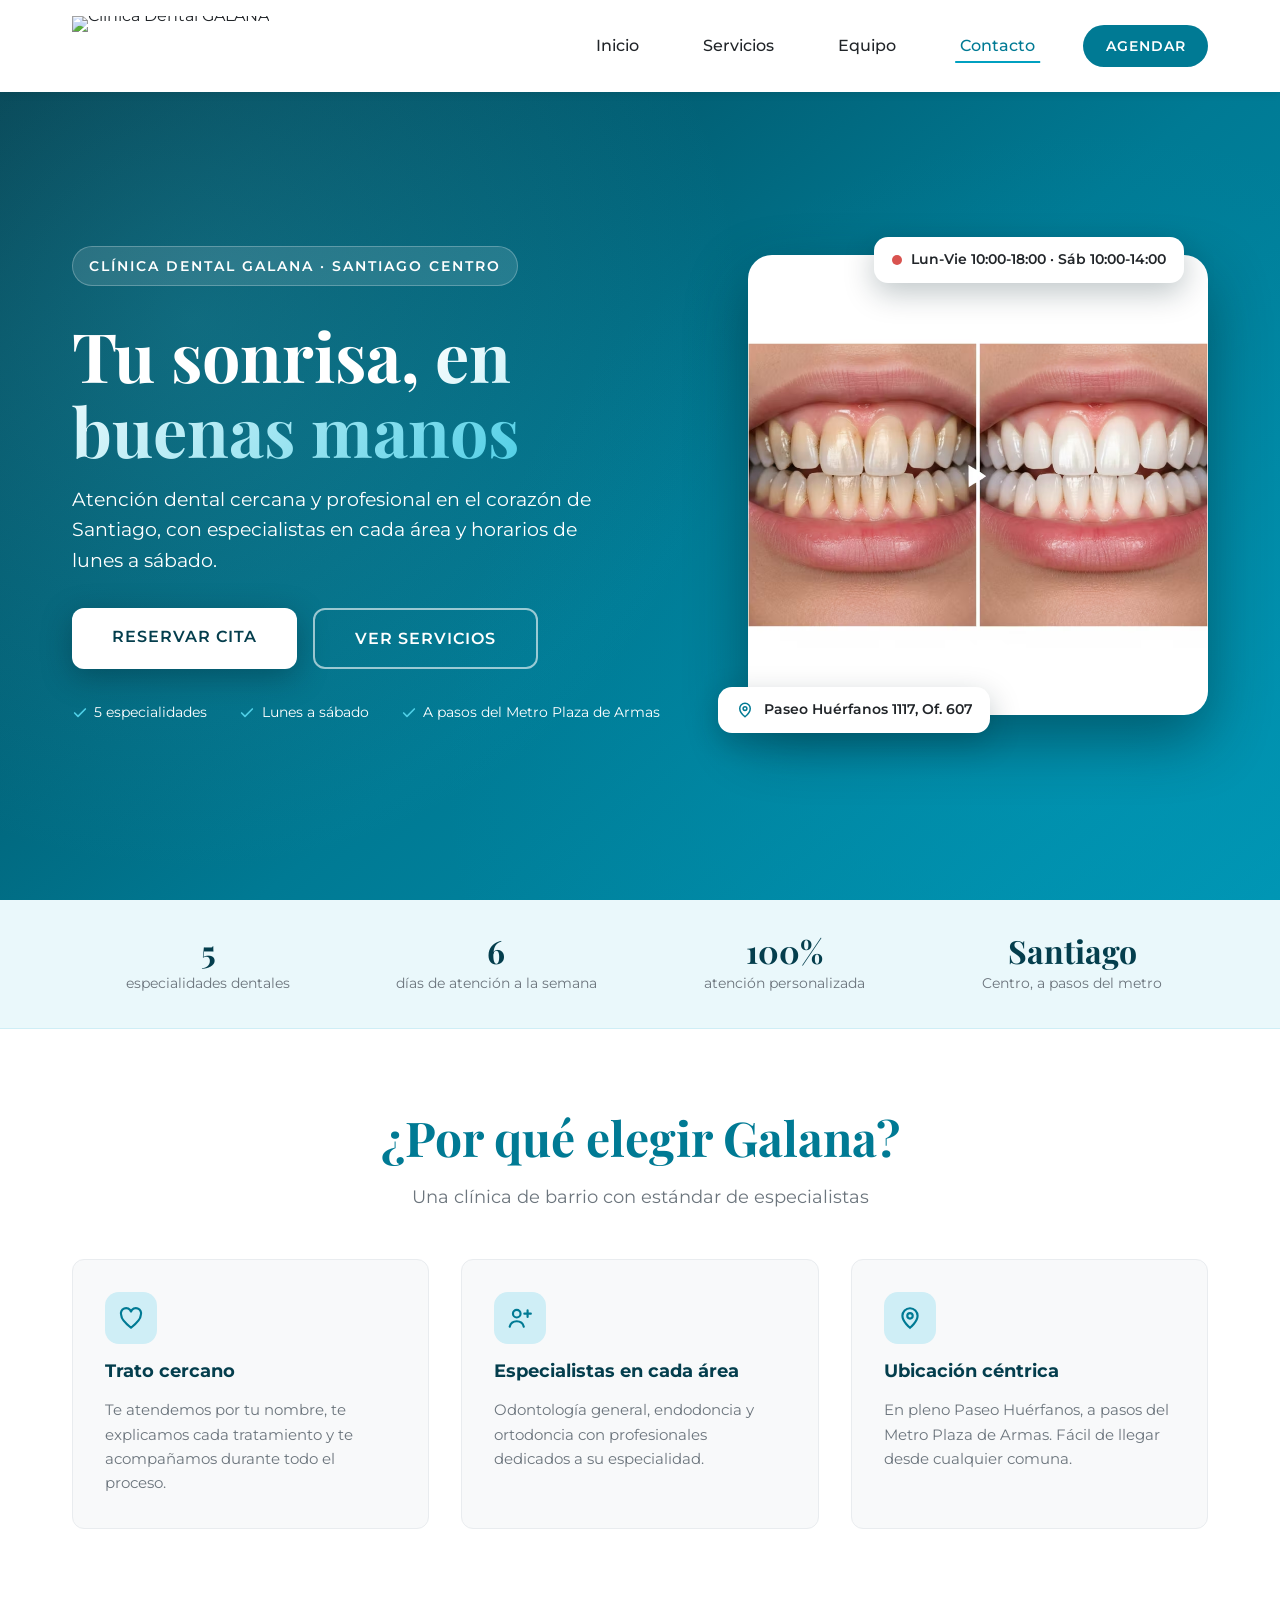
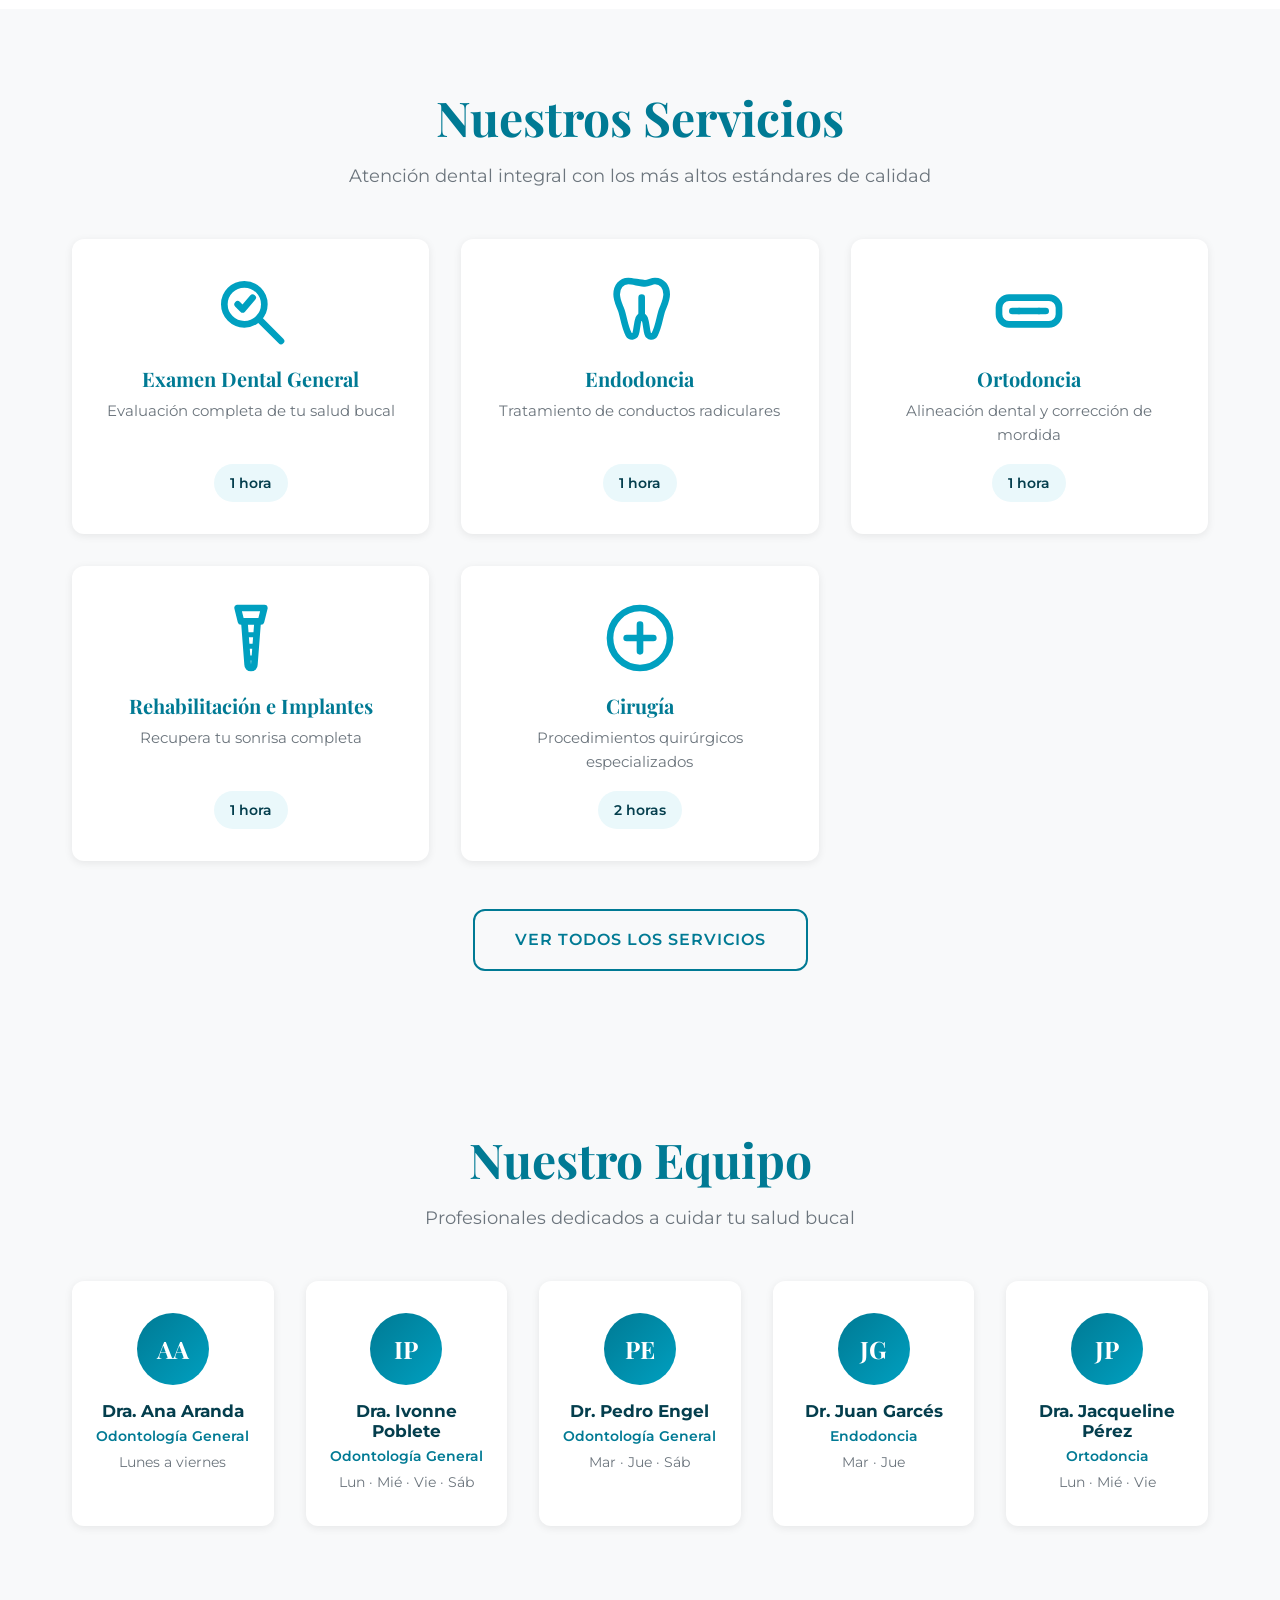
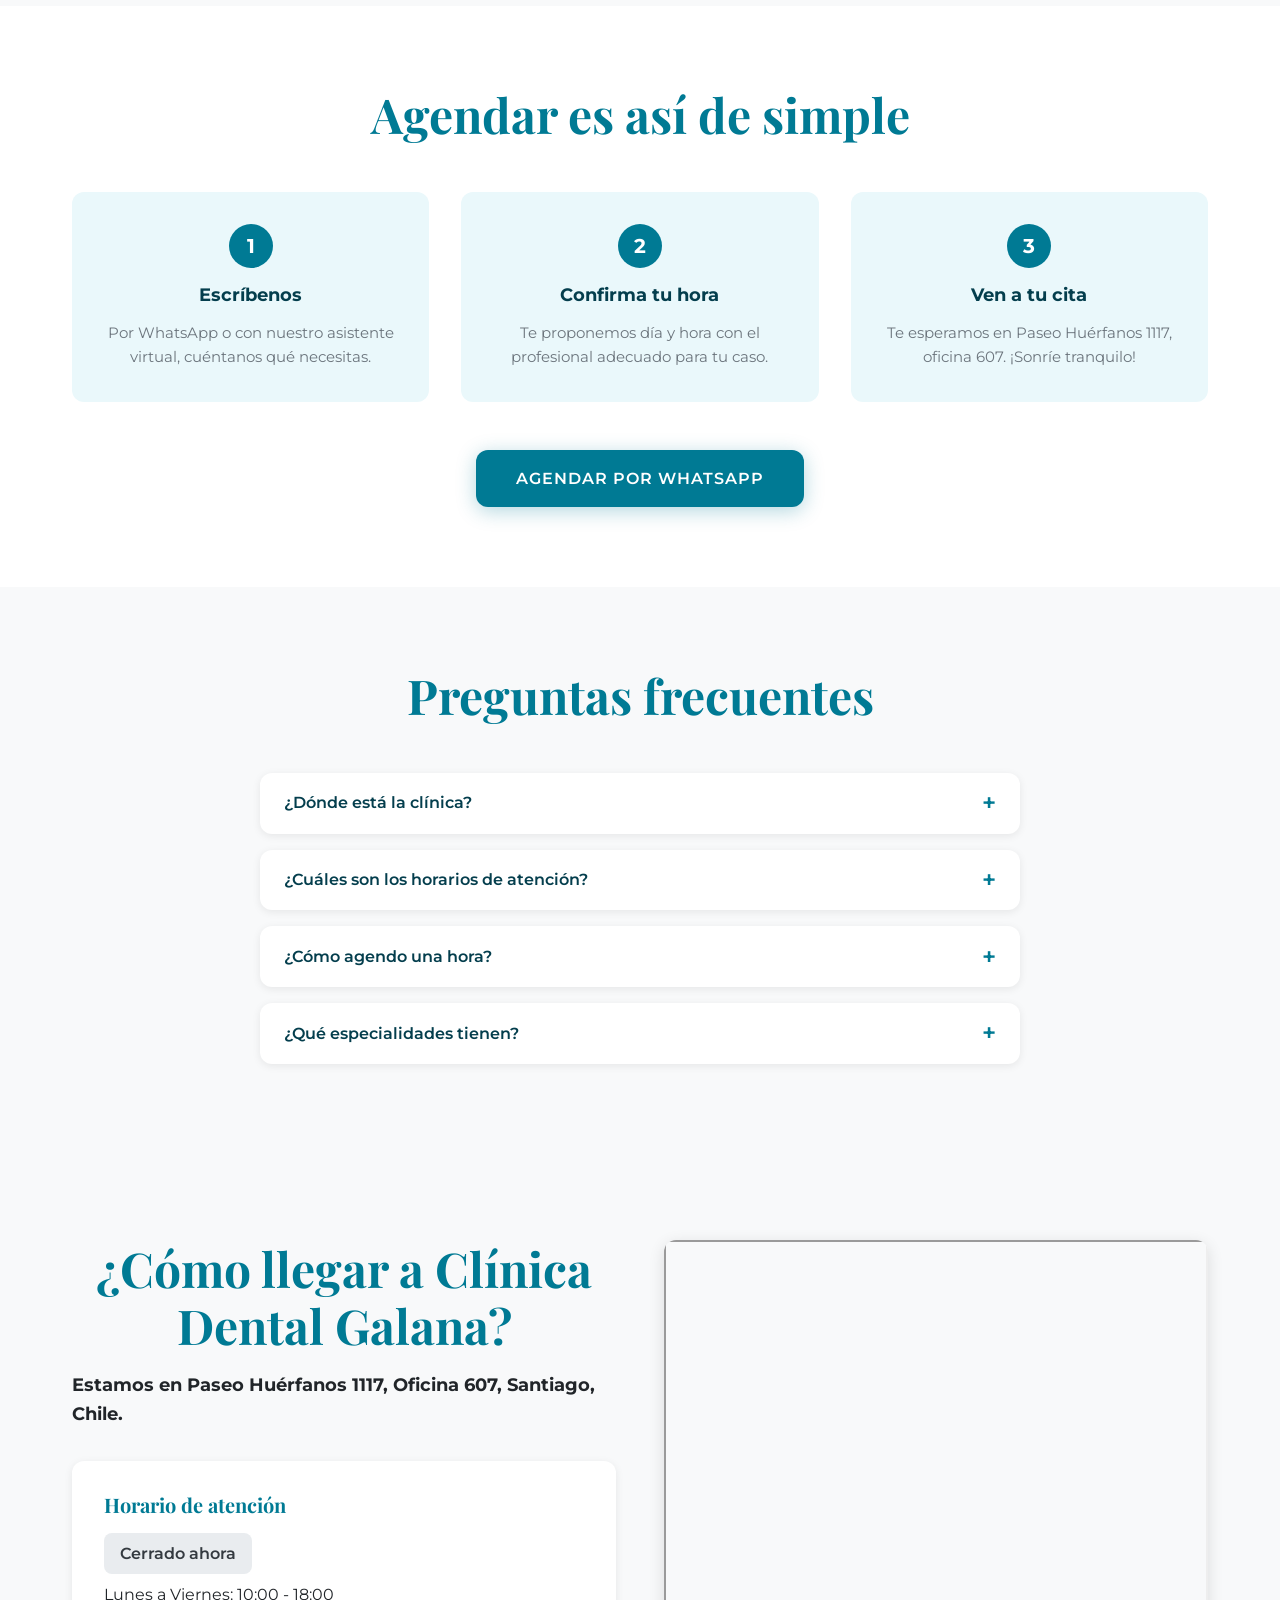
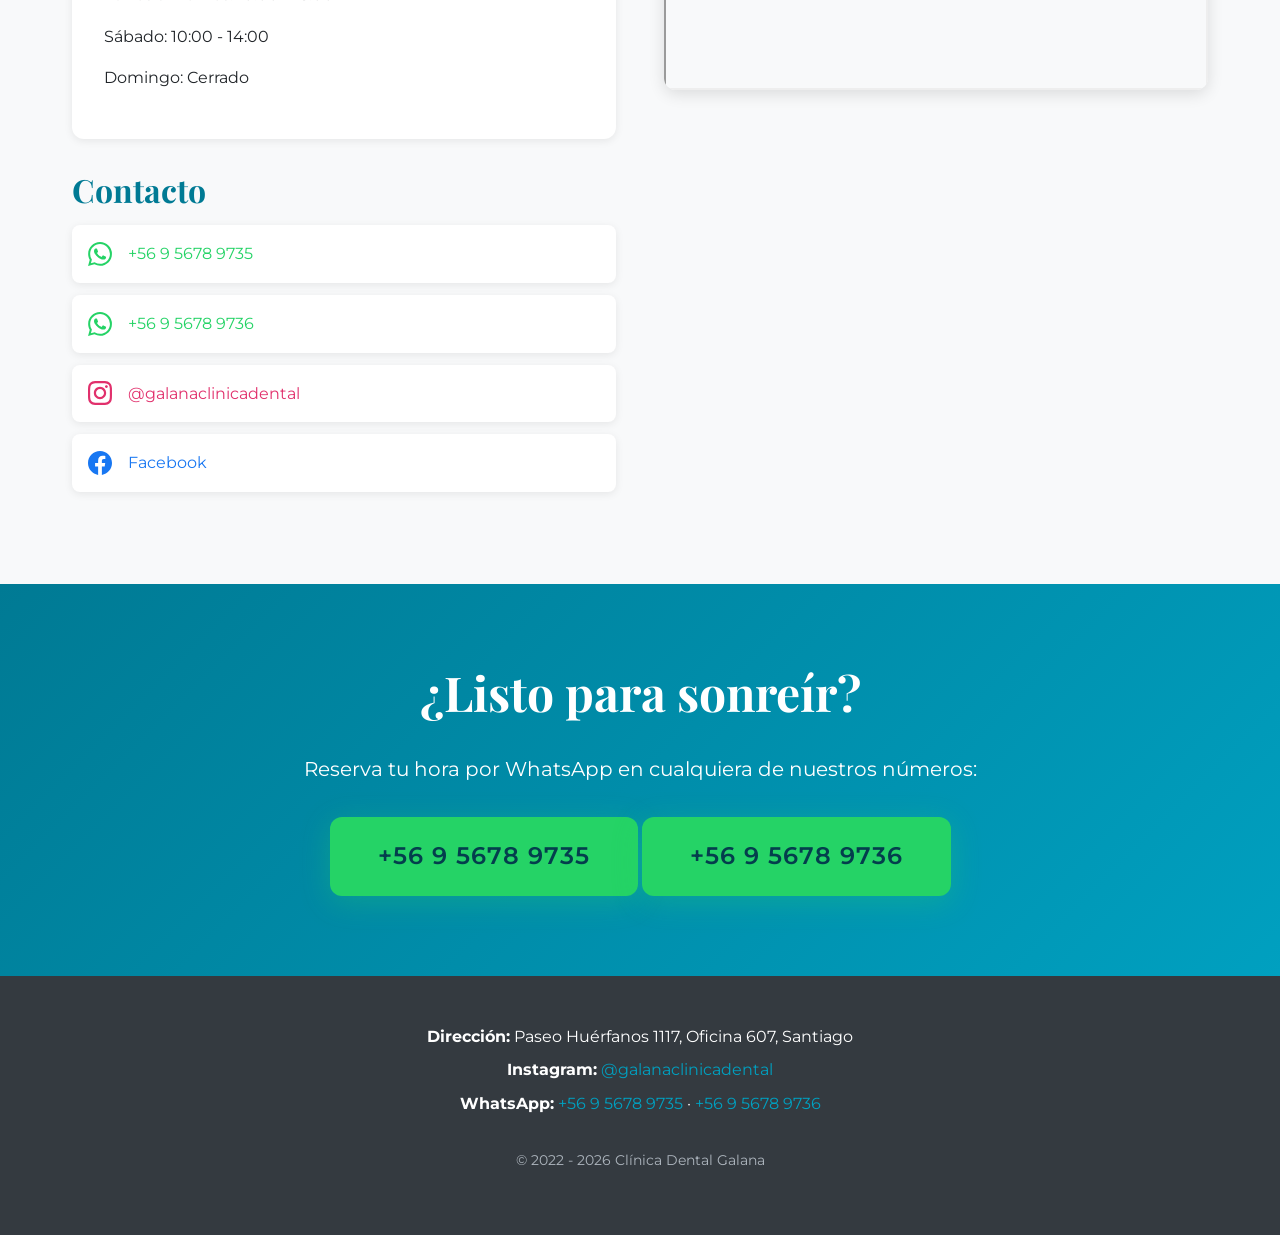
==== commit c7a54d5e: "feat: rediseño del inicio con paleta de marca y nuevas secciones Paleta derivada del logo Galana (#0" ====
--- a/index.html
+++ b/index.html
@@ -6,7 +6,7 @@
     <title>Clínica Dental GALANA | Dentista en Santiago, Chile</title>
     <meta name="description" content="La clínica dental GALANA ofrece diversos servicios de tratamiento de odontología a nuestros pacientes, incluyendo examen general, endodoncia, ortodoncia, rehabilitación, etc. Visítenos.">
     <link rel="canonical" href="https://galana.cl/">
-    <meta name="theme-color" content="#2a4a6e">
+    <meta name="theme-color" content="#043E4D">
     <link rel="icon" type="image/svg+xml" href="images/favicon.svg">
 
     <!-- Open Graph / redes sociales -->
@@ -80,7 +80,9 @@
                 <ul class="nav-list">
                     <li><a href="index.html" class="nav-link active">Inicio</a></li>
                     <li><a href="servicios.html" class="nav-link">Servicios</a></li>
+                    <li><a href="#equipo" class="nav-link">Equipo</a></li>
                     <li><a href="#contact" class="nav-link">Contacto</a></li>
+                    <li><a href="https://wa.me/56956789735?text=Hola, me gustaría agendar una hora" class="btn btn-nav">Agendar</a></li>
                 </ul>
             </nav>
         </div>
@@ -91,25 +93,100 @@
         <div class="hero-bg"></div>
         <div class="hero-content">
             <div class="hero-text">
+                <p class="hero-eyebrow">Clínica Dental Galana · Santiago Centro</p>
                 <h1 class="hero-title">
-                    <span class="hero-subtitle">Clínica Dental</span>
-                    <span class="hero-main">GALANA</span>
+                    Tu sonrisa, <span class="hero-highlight">en buenas manos</span>
                 </h1>
-                <p class="hero-description">Tu sonrisa es nuestra prioridad.<br>Atención dental profesional en el corazón de Santiago.</p>
-                <a href="https://wa.me/56956789735" class="btn btn-primary">Reservar Cita</a>
-            </div>
-        </div>
-        <div class="hero-overlay"></div>
+                <p class="hero-description">
+                    Atención dental cercana y profesional en el corazón de Santiago,
+                    con especialistas en cada área y horarios de lunes a sábado.
+                </p>
+                <div class="hero-actions">
+                    <a href="https://wa.me/56956789735?text=Hola, me gustaría agendar una hora" class="btn btn-hero-primary">Reservar cita</a>
+                    <a href="servicios.html" class="btn btn-hero-secondary">Ver servicios</a>
+                </div>
+                <ul class="hero-facts">
+                    <li>
+                        <svg viewBox="0 0 24 24" fill="none" stroke="currentColor" aria-hidden="true"><path d="M20 6L9 17l-5-5" stroke-width="2.5" stroke-linecap="round" stroke-linejoin="round"/></svg>
+                        5 especialidades
+                    </li>
+                    <li>
+                        <svg viewBox="0 0 24 24" fill="none" stroke="currentColor" aria-hidden="true"><path d="M20 6L9 17l-5-5" stroke-width="2.5" stroke-linecap="round" stroke-linejoin="round"/></svg>
+                        Lunes a sábado
+                    </li>
+                    <li>
+                        <svg viewBox="0 0 24 24" fill="none" stroke="currentColor" aria-hidden="true"><path d="M20 6L9 17l-5-5" stroke-width="2.5" stroke-linecap="round" stroke-linejoin="round"/></svg>
+                        A pasos del Metro Plaza de Armas
+                    </li>
+                </ul>
+            </div>
+            <div class="hero-visual">
+                <div class="hero-photo">
+                    <img src="images/limpieza.avif" alt="Sonrisa saludable, antes y después de un tratamiento dental" width="900" height="900" fetchpriority="high">
+                </div>
+                <div class="hero-card hero-card-status">
+                    <span class="hero-card-dot" id="heroStatusDot"></span>
+                    <span id="heroStatus">Lun-Vie 10:00-18:00 · Sáb 10:00-14:00</span>
+                </div>
+                <div class="hero-card hero-card-location">
+                    <svg viewBox="0 0 24 24" fill="none" stroke="currentColor" aria-hidden="true"><path d="M12 21s-7-5.5-7-11a7 7 0 1 1 14 0c0 5.5-7 11-7 11z" stroke-width="2"/><circle cx="12" cy="10" r="2.5" stroke-width="2"/></svg>
+                    Paseo Huérfanos 1117, Of. 607
+                </div>
+            </div>
+        </div>
+    </section>
+
+    <!-- Barra de datos -->
+    <section class="stats-bar">
+        <div class="container">
+            <ul class="stats-list">
+                <li class="scroll-reveal"><strong>5</strong><span>especialidades dentales</span></li>
+                <li class="scroll-reveal"><strong>6</strong><span>días de atención a la semana</span></li>
+                <li class="scroll-reveal"><strong>100%</strong><span>atención personalizada</span></li>
+                <li class="scroll-reveal"><strong>Santiago</strong><span>Centro, a pasos del metro</span></li>
+            </ul>
+        </div>
+    </section>
+
+    <!-- Por qué Galana -->
+    <section class="why-section">
+        <div class="container">
+            <h2 class="section-title scroll-reveal">¿Por qué elegir Galana?</h2>
+            <p class="section-subtitle scroll-reveal">Una clínica de barrio con estándar de especialistas</p>
+            <div class="why-grid">
+                <div class="why-card scroll-reveal">
+                    <div class="why-icon">
+                        <svg viewBox="0 0 24 24" fill="none" stroke="currentColor" aria-hidden="true"><path d="M12 21C7 17 3 13.5 3 9.5A4.5 4.5 0 0 1 12 6a4.5 4.5 0 0 1 9 3.5c0 4-4 7.5-9 11.5z" stroke-width="2" stroke-linejoin="round"/></svg>
+                    </div>
+                    <h3>Trato cercano</h3>
+                    <p>Te atendemos por tu nombre, te explicamos cada tratamiento y te acompañamos durante todo el proceso.</p>
+                </div>
+                <div class="why-card scroll-reveal">
+                    <div class="why-icon">
+                        <svg viewBox="0 0 24 24" fill="none" stroke="currentColor" aria-hidden="true"><circle cx="9" cy="8" r="3.5" stroke-width="2"/><path d="M2.5 20c.8-3.2 3.4-5 6.5-5s5.7 1.8 6.5 5" stroke-width="2" stroke-linecap="round"/><path d="M16 8h6M19 5v6" stroke-width="2" stroke-linecap="round"/></svg>
+                    </div>
+                    <h3>Especialistas en cada área</h3>
+                    <p>Odontología general, endodoncia y ortodoncia con profesionales dedicados a su especialidad.</p>
+                </div>
+                <div class="why-card scroll-reveal">
+                    <div class="why-icon">
+                        <svg viewBox="0 0 24 24" fill="none" stroke="currentColor" aria-hidden="true"><path d="M12 21s-7-5.5-7-11a7 7 0 1 1 14 0c0 5.5-7 11-7 11z" stroke-width="2"/><circle cx="12" cy="10" r="2.5" stroke-width="2"/></svg>
+                    </div>
+                    <h3>Ubicación céntrica</h3>
+                    <p>En pleno Paseo Huérfanos, a pasos del Metro Plaza de Armas. Fácil de llegar desde cualquier comuna.</p>
+                </div>
+            </div>
+        </div>
     </section>
 
     <!-- Services Preview -->
     <section class="services-preview">
         <div class="container">
-            <h2 class="section-title">Nuestros Servicios</h2>
-            <p class="section-subtitle">Atención dental integral con los más altos estándares de calidad</p>
-            
+            <h2 class="section-title scroll-reveal">Nuestros Servicios</h2>
+            <p class="section-subtitle scroll-reveal">Atención dental integral con los más altos estándares de calidad</p>
+
             <div class="services-grid">
-                <a href="servicios.html#examen" class="service-card">
+                <a href="servicios.html#examen" class="service-card scroll-reveal">
                     <div class="service-icon">
                         <svg viewBox="0 0 24 24" fill="none" stroke="currentColor" aria-hidden="true">
                             <circle cx="10" cy="10" r="6" stroke-width="2"/>
@@ -122,7 +199,7 @@
                     <span class="service-duration">1 hora</span>
                 </a>
 
-                <a href="servicios.html#endodoncia" class="service-card">
+                <a href="servicios.html#endodoncia" class="service-card scroll-reveal">
                     <div class="service-icon">
                         <svg viewBox="0 0 24 24" fill="none" stroke="currentColor" aria-hidden="true">
                             <path d="M7 3C4.8 3 3.5 4.8 3.5 7c0 1.8.7 3 1.4 4.8.7 2 1 5 2.2 7.2.5.9 1.8.8 2.1-.2.4-1.4.4-3.2.9-4.5.4-.9 1.4-.9 1.8 0 .5 1.3.5 3.1.9 4.5.3 1 1.6 1.1 2.1.2 1.2-2.2 1.5-5.2 2.2-7.2.7-1.8 1.4-3 1.4-4.8 0-2.2-1.3-4-3.5-4-1.1 0-1.8.7-3 .7S8.1 3 7 3z" stroke-width="2" stroke-linejoin="round" transform="translate(1.5 0)"/>
@@ -134,7 +211,7 @@
                     <span class="service-duration">1 hora</span>
                 </a>
 
-                <a href="servicios.html#ortodoncia" class="service-card">
+                <a href="servicios.html#ortodoncia" class="service-card scroll-reveal">
                     <div class="service-icon">
                         <svg viewBox="0 0 24 24" fill="none" stroke="currentColor" aria-hidden="true">
                             <rect x="3" y="8" width="18" height="8" rx="3" stroke-width="2"/>
@@ -148,7 +225,7 @@
                     <span class="service-duration">1 hora</span>
                 </a>
 
-                <a href="servicios.html#rehabilitacion" class="service-card">
+                <a href="servicios.html#rehabilitacion" class="service-card scroll-reveal">
                     <div class="service-icon">
                         <svg viewBox="0 0 24 24" fill="none" stroke="currentColor" aria-hidden="true">
                             <path d="M8 3h8l-1 4H9L8 3z" stroke-width="2" stroke-linejoin="round"/>
@@ -161,7 +238,7 @@
                     <span class="service-duration">1 hora</span>
                 </a>
 
-                <a href="servicios.html#cirugia" class="service-card">
+                <a href="servicios.html#cirugia" class="service-card scroll-reveal">
                     <div class="service-icon">
                         <svg viewBox="0 0 24 24" fill="none" stroke="currentColor" aria-hidden="true">
                             <circle cx="12" cy="12" r="9" stroke-width="2"/>
@@ -180,6 +257,98 @@
         </div>
     </section>
 
+    <!-- Equipo -->
+    <section class="team-section" id="equipo">
+        <div class="container">
+            <h2 class="section-title scroll-reveal">Nuestro Equipo</h2>
+            <p class="section-subtitle scroll-reveal">Profesionales dedicados a cuidar tu salud bucal</p>
+            <div class="team-grid">
+                <div class="team-card scroll-reveal">
+                    <div class="team-avatar">AA</div>
+                    <h3>Dra. Ana Aranda</h3>
+                    <p class="team-specialty">Odontología General</p>
+                    <p class="team-days">Lunes a viernes</p>
+                </div>
+                <div class="team-card scroll-reveal">
+                    <div class="team-avatar">IP</div>
+                    <h3>Dra. Ivonne Poblete</h3>
+                    <p class="team-specialty">Odontología General</p>
+                    <p class="team-days">Lun · Mié · Vie · Sáb</p>
+                </div>
+                <div class="team-card scroll-reveal">
+                    <div class="team-avatar">PE</div>
+                    <h3>Dr. Pedro Engel</h3>
+                    <p class="team-specialty">Odontología General</p>
+                    <p class="team-days">Mar · Jue · Sáb</p>
+                </div>
+                <div class="team-card scroll-reveal">
+                    <div class="team-avatar">JG</div>
+                    <h3>Dr. Juan Garcés</h3>
+                    <p class="team-specialty">Endodoncia</p>
+                    <p class="team-days">Mar · Jue</p>
+                </div>
+                <div class="team-card scroll-reveal">
+                    <div class="team-avatar">JP</div>
+                    <h3>Dra. Jacqueline Pérez</h3>
+                    <p class="team-specialty">Ortodoncia</p>
+                    <p class="team-days">Lun · Mié · Vie</p>
+                </div>
+            </div>
+        </div>
+    </section>
+
+    <!-- Cómo agendar -->
+    <section class="steps-section">
+        <div class="container">
+            <h2 class="section-title scroll-reveal">Agendar es así de simple</h2>
+            <div class="steps-grid">
+                <div class="step-card scroll-reveal">
+                    <span class="step-number">1</span>
+                    <h3>Escríbenos</h3>
+                    <p>Por WhatsApp o con nuestro asistente virtual, cuéntanos qué necesitas.</p>
+                </div>
+                <div class="step-card scroll-reveal">
+                    <span class="step-number">2</span>
+                    <h3>Confirma tu hora</h3>
+                    <p>Te proponemos día y hora con el profesional adecuado para tu caso.</p>
+                </div>
+                <div class="step-card scroll-reveal">
+                    <span class="step-number">3</span>
+                    <h3>Ven a tu cita</h3>
+                    <p>Te esperamos en Paseo Huérfanos 1117, oficina 607. ¡Sonríe tranquilo!</p>
+                </div>
+            </div>
+            <div class="cta-center">
+                <a href="https://wa.me/56956789735?text=Hola, me gustaría agendar una hora" class="btn btn-primary">Agendar por WhatsApp</a>
+            </div>
+        </div>
+    </section>
+
+    <!-- Preguntas frecuentes -->
+    <section class="faq-section">
+        <div class="container">
+            <h2 class="section-title scroll-reveal">Preguntas frecuentes</h2>
+            <div class="faq-list">
+                <details class="faq-item scroll-reveal">
+                    <summary>¿Dónde está la clínica?</summary>
+                    <p>En Paseo Huérfanos 1117, oficina 607, Santiago Centro — a pasos del Metro Plaza de Armas (Línea 3 y 5).</p>
+                </details>
+                <details class="faq-item scroll-reveal">
+                    <summary>¿Cuáles son los horarios de atención?</summary>
+                    <p>Lunes a viernes de 10:00 a 18:00 y sábados de 10:00 a 14:00. Domingos cerrado.</p>
+                </details>
+                <details class="faq-item scroll-reveal">
+                    <summary>¿Cómo agendo una hora?</summary>
+                    <p>Escríbenos por WhatsApp al <a href="https://wa.me/56956789735">+56 9 5678 9735</a> o usa el chat de la esquina inferior derecha: nuestro asistente virtual te ayuda a encontrar hora en minutos, a cualquier hora del día.</p>
+                </details>
+                <details class="faq-item scroll-reveal">
+                    <summary>¿Qué especialidades tienen?</summary>
+                    <p>Odontología general, endodoncia, ortodoncia, rehabilitación oral con implantes y cirugía dental.</p>
+                </details>
+            </div>
+        </div>
+    </section>
+
     <!-- Location Section -->
     <section class="location-section" id="contact">
         <div class="container">
@@ -188,7 +357,7 @@
                     <h2 class="section-title">¿Cómo llegar a Clínica Dental Galana?</h2>
                     <div class="location-details">
                         <p class="location-address"><strong>Estamos en Paseo Huérfanos 1117, Oficina 607, Santiago, Chile.</strong></p>
-                        
+
                         <div class="info-box">
                             <h3>Horario de atención</h3>
                             <p class="status" id="openStatus" hidden></p>
@@ -244,7 +413,8 @@
     <section class="cta-section">
         <div class="container">
             <div class="cta-content">
-                <h2>Reserva por WhatsApp</h2>
+                <h2 class="scroll-reveal">¿Listo para sonreír?</h2>
+                <p class="scroll-reveal">Reserva tu hora por WhatsApp en cualquiera de nuestros números:</p>
                 <a href="https://wa.me/56956789735" class="btn btn-cta">+56 9 5678 9735</a>
                 <a href="https://wa.me/56956789736" class="btn btn-cta">+56 9 5678 9736</a>
             </div>
@@ -271,7 +441,7 @@
     <script
         src="https://molari-beta.vercel.app/widget.js"
         data-clinic="galana"
-        data-color="#2a4a6e"
+        data-color="#007A94"
         data-origin="https://molari-beta.vercel.app"></script>
 </body>
 </html>
--- a/css/styles.css
+++ b/css/styles.css
@@ -4,13 +4,15 @@
 
 /* Variables CSS */
 :root {
-    /* Colores Principales */
-    --primary-color: #2a4a6e;
-    --primary-dark: #1a3350;
-    --primary-light: #3d5f89;
-    --secondary-color: #5a7ea8;
-    --accent-color: #c6a962;
-    --accent-hover: #b39552;
+    /* Colores Principales — paleta derivada del logo Galana (#00A0C0) */
+    --primary-color: #007A94;
+    --primary-dark: #043E4D;
+    --primary-light: #00A0C0;
+    --secondary-color: #4FCFE6;
+    --accent-color: #00A0C0;
+    --accent-hover: #008CA8;
+    --tint: #EAF8FB;
+    --tint-strong: #CFEEF6;
     
     /* Colores Neutros */
     --white: #ffffff;
@@ -233,19 +235,18 @@
 
 .hero {
     position: relative;
-    height: 100vh;
-    min-height: 600px;
-    display: flex;
-    align-items: center;
-    justify-content: center;
+    min-height: calc(100vh - 70px);
+    display: flex;
+    align-items: center;
     overflow: hidden;
     margin-top: 70px;
+    padding: var(--spacing-lg) 0;
 }
 
 .hero-bg {
     position: absolute;
     inset: 0;
-    background: linear-gradient(135deg, var(--primary-color) 0%, var(--primary-light) 100%);
+    background: linear-gradient(140deg, var(--primary-dark) 0%, var(--primary-color) 55%, var(--primary-light) 120%);
     z-index: 1;
 }
 
@@ -253,32 +254,29 @@
     content: '';
     position: absolute;
     inset: 0;
-    background-image: 
-        radial-gradient(circle at 20% 50%, rgba(198, 169, 98, 0.1) 0%, transparent 50%),
-        radial-gradient(circle at 80% 80%, rgba(90, 126, 168, 0.1) 0%, transparent 50%);
+    background-image:
+        radial-gradient(circle at 15% 30%, rgba(79, 207, 230, 0.18) 0%, transparent 45%),
+        radial-gradient(circle at 85% 85%, rgba(0, 160, 192, 0.25) 0%, transparent 50%);
     animation: pulseHero 10s ease-in-out infinite;
 }
 
 @keyframes pulseHero {
     0%, 100% { opacity: 1; }
-    50% { opacity: 0.7; }
-}
-
-.hero-overlay {
-    position: absolute;
-    inset: 0;
-    background: url('data:image/svg+xml,<svg width="100" height="100" xmlns="http://www.w3.org/2000/svg"><defs><pattern id="grid" width="40" height="40" patternUnits="userSpaceOnUse"><path d="M 40 0 L 0 0 0 40" fill="none" stroke="rgba(255,255,255,0.03)" stroke-width="1"/></pattern></defs><rect width="100" height="100" fill="url(%23grid)"/></svg>');
-    z-index: 2;
-    opacity: 0.5;
+    50% { opacity: 0.6; }
 }
 
 .hero-content {
     position: relative;
     z-index: 3;
-    text-align: center;
-    color: var(--white);
-    padding: var(--spacing-md);
-    animation: fadeInUp 1s ease;
+    width: 100%;
+    max-width: 1200px;
+    margin: 0 auto;
+    padding: 0 var(--spacing-md);
+    display: grid;
+    grid-template-columns: 1.1fr 0.9fr;
+    gap: var(--spacing-lg);
+    align-items: center;
+    color: var(--white);
 }
 
 @keyframes fadeInUp {
@@ -292,36 +290,140 @@
     }
 }
 
+.hero-eyebrow {
+    display: inline-block;
+    font-size: 0.875rem;
+    font-weight: 600;
+    letter-spacing: 2px;
+    text-transform: uppercase;
+    padding: 0.5rem 1rem;
+    background: rgba(255, 255, 255, 0.12);
+    border: 1px solid rgba(255, 255, 255, 0.25);
+    border-radius: 999px;
+    animation: fadeInUp 1s ease both;
+}
+
 .hero-title {
-    display: flex;
-    flex-direction: column;
-    gap: var(--spacing-sm);
-}
-
-.hero-subtitle {
-    font-size: clamp(1.5rem, 3vw, 2.5rem);
-    font-weight: 400;
-    opacity: 0.9;
-    animation: fadeInUp 1s ease 0.2s both;
-}
-
-.hero-main {
-    font-size: clamp(3rem, 8vw, 6rem);
-    font-weight: 800;
-    letter-spacing: 4px;
-    background: linear-gradient(135deg, var(--white), var(--accent-color));
+    font-size: clamp(2.5rem, 5.5vw, 4.25rem);
+    font-weight: 700;
+    line-height: 1.1;
+    margin: var(--spacing-sm) 0;
+    animation: fadeInUp 1s ease 0.15s both;
+}
+
+.hero-highlight {
+    background: linear-gradient(135deg, var(--white), var(--secondary-color));
     -webkit-background-clip: text;
     -webkit-text-fill-color: transparent;
     background-clip: text;
+}
+
+.hero-description {
+    font-size: clamp(1rem, 2vw, 1.2rem);
+    max-width: 520px;
+    opacity: 0.92;
+    animation: fadeInUp 1s ease 0.3s both;
+}
+
+.hero-actions {
+    display: flex;
+    gap: var(--spacing-sm);
+    flex-wrap: wrap;
+    margin: var(--spacing-md) 0;
+    animation: fadeInUp 1s ease 0.45s both;
+}
+
+.hero-facts {
+    list-style: none;
+    display: flex;
+    flex-wrap: wrap;
+    gap: var(--spacing-xs) var(--spacing-md);
+    font-size: 0.9rem;
+    opacity: 0.9;
+    animation: fadeInUp 1s ease 0.6s both;
+}
+
+.hero-facts li {
+    display: flex;
+    align-items: center;
+    gap: 0.4rem;
+}
+
+.hero-facts svg {
+    width: 16px;
+    height: 16px;
+    color: var(--secondary-color);
+    flex-shrink: 0;
+}
+
+/* Visual del hero: foto + tarjetas flotantes */
+.hero-visual {
+    position: relative;
     animation: fadeInUp 1s ease 0.4s both;
 }
 
-.hero-description {
-    font-size: clamp(1rem, 2vw, 1.25rem);
-    max-width: 600px;
-    margin: var(--spacing-md) auto;
-    opacity: 0.95;
-    animation: fadeInUp 1s ease 0.6s both;
+.hero-photo {
+    border-radius: 24px;
+    overflow: hidden;
+    box-shadow: 0 24px 60px rgba(2, 30, 38, 0.45);
+    aspect-ratio: 1;
+    max-width: 460px;
+    margin-left: auto;
+}
+
+.hero-photo img {
+    width: 100%;
+    height: 100%;
+    object-fit: cover;
+}
+
+.hero-card {
+    position: absolute;
+    display: flex;
+    align-items: center;
+    gap: 0.6rem;
+    background: var(--white);
+    color: var(--text-dark);
+    font-size: 0.85rem;
+    font-weight: 600;
+    padding: 0.75rem 1.1rem;
+    border-radius: 14px;
+    box-shadow: 0 10px 30px rgba(2, 30, 38, 0.25);
+}
+
+.hero-card svg {
+    width: 18px;
+    height: 18px;
+    color: var(--primary-color);
+    flex-shrink: 0;
+}
+
+.hero-card-status {
+    top: -18px;
+    right: 24px;
+    animation: floatCard 5s ease-in-out infinite;
+}
+
+.hero-card-location {
+    bottom: -18px;
+    left: 0;
+    animation: floatCard 5s ease-in-out 1.2s infinite;
+}
+
+.hero-card-dot {
+    width: 10px;
+    height: 10px;
+    border-radius: 50%;
+    background: var(--gray);
+    flex-shrink: 0;
+}
+
+.hero-card-dot.open { background: var(--success); }
+.hero-card-dot.closed { background: #d9534f; }
+
+@keyframes floatCard {
+    0%, 100% { transform: translateY(0); }
+    50% { transform: translateY(-8px); }
 }
 
 /* ============================================
@@ -344,18 +446,55 @@
 }
 
 .btn-primary {
-    background: var(--accent-color);
-    /* Texto oscuro sobre dorado: el blanco no cumple contraste WCAG AA (2.3:1) */
+    background: var(--primary-color);
+    color: var(--white);
+    box-shadow: 0 4px 20px rgba(0, 122, 148, 0.3);
+}
+
+.btn-primary:hover {
+    background: var(--primary-dark);
+    color: var(--white);
+    transform: translateY(-2px);
+    box-shadow: 0 6px 25px rgba(0, 122, 148, 0.4);
+}
+
+/* Botón compacto del header */
+.btn-nav {
+    background: var(--primary-color);
+    color: var(--white);
+    padding: 0.6rem 1.4rem;
+    font-size: 0.875rem;
+    border-radius: 999px;
+}
+
+.btn-nav:hover {
+    background: var(--primary-dark);
+    color: var(--white);
+    transform: translateY(-1px);
+}
+
+/* Botones del hero (sobre fondo teal oscuro) */
+.btn-hero-primary {
+    background: var(--white);
     color: var(--primary-dark);
-    box-shadow: 0 4px 20px rgba(198, 169, 98, 0.3);
-    animation: fadeInUp 1s ease 0.8s both;
-}
-
-.btn-primary:hover {
-    background: var(--accent-hover);
+    box-shadow: 0 8px 30px rgba(2, 30, 38, 0.35);
+}
+
+.btn-hero-primary:hover {
+    background: var(--tint);
     color: var(--primary-dark);
     transform: translateY(-2px);
-    box-shadow: 0 6px 25px rgba(198, 169, 98, 0.4);
+}
+
+.btn-hero-secondary {
+    background: transparent;
+    color: var(--white);
+    border: 2px solid rgba(255, 255, 255, 0.6);
+}
+
+.btn-hero-secondary:hover {
+    background: rgba(255, 255, 255, 0.12);
+    border-color: var(--white);
 }
 
 .btn-secondary {
@@ -461,9 +600,9 @@
 .service-duration {
     display: inline-block;
     padding: 0.5rem 1rem;
-    background: var(--light-gray);
-    color: var(--primary-color);
-    border-radius: var(--border-radius);
+    background: var(--tint);
+    color: var(--primary-dark);
+    border-radius: 999px;
     font-size: 0.875rem;
     font-weight: 600;
 }
@@ -826,9 +965,42 @@
     .location-grid {
         grid-template-columns: 1fr;
     }
-    
+
     .service-detail-content.reverse {
         direction: ltr;
+    }
+
+    .nav-list .btn-nav {
+        display: inline-block;
+        margin-top: var(--spacing-sm);
+        text-align: center;
+    }
+
+    .hero-content {
+        grid-template-columns: 1fr;
+        text-align: center;
+    }
+
+    .hero-description {
+        margin: 0 auto;
+    }
+
+    .hero-actions,
+    .hero-facts {
+        justify-content: center;
+    }
+
+    .hero-visual {
+        max-width: 420px;
+        margin: var(--spacing-md) auto 0;
+    }
+
+    .hero-photo {
+        margin: 0 auto;
+    }
+
+    .hero-card-location {
+        left: -8px;
     }
 }
 
@@ -846,10 +1018,27 @@
     .services-grid {
         grid-template-columns: 1fr;
     }
-    
+
     .btn {
         width: 100%;
         padding: 1rem 1.5rem;
+    }
+
+    .nav-list .btn-nav {
+        width: auto;
+    }
+
+    .hero {
+        min-height: auto;
+    }
+
+    .hero-card {
+        font-size: 0.75rem;
+        padding: 0.6rem 0.9rem;
+    }
+
+    .stats-list {
+        grid-template-columns: repeat(2, 1fr);
     }
 }
 
@@ -874,10 +1063,292 @@
 .scroll-reveal {
     opacity: 0;
     transform: translateY(30px);
-    transition: all 0.6s ease;
+    transition: opacity 0.6s ease, transform 0.6s ease;
 }
 
 .scroll-reveal.active {
     opacity: 1;
     transform: translateY(0);
 }
+
+@media (prefers-reduced-motion: reduce) {
+    .scroll-reveal {
+        opacity: 1;
+        transform: none;
+        transition: none;
+    }
+
+    .hero-card-status,
+    .hero-card-location {
+        animation: none;
+    }
+}
+
+/* ============================================
+   BARRA DE DATOS
+   ============================================ */
+
+.stats-bar {
+    background: var(--tint);
+    padding: var(--spacing-md) 0;
+    border-bottom: 1px solid var(--tint-strong);
+}
+
+.stats-list {
+    list-style: none;
+    display: grid;
+    grid-template-columns: repeat(auto-fit, minmax(180px, 1fr));
+    gap: var(--spacing-sm);
+    text-align: center;
+}
+
+.stats-list strong {
+    display: block;
+    font-family: var(--font-display);
+    font-size: 2rem;
+    color: var(--primary-dark);
+    line-height: 1.2;
+}
+
+.stats-list span {
+    color: var(--gray);
+    font-size: 0.9rem;
+}
+
+/* ============================================
+   POR QUÉ GALANA
+   ============================================ */
+
+.why-section {
+    padding: var(--spacing-xl) 0;
+    background: var(--white);
+}
+
+.why-grid {
+    display: grid;
+    grid-template-columns: repeat(auto-fit, minmax(260px, 1fr));
+    gap: var(--spacing-md);
+}
+
+.why-card {
+    padding: var(--spacing-md);
+    border-radius: var(--border-radius-lg);
+    background: var(--off-white);
+    border: 1px solid var(--light-gray);
+    transition: all var(--transition-normal);
+}
+
+.why-card:hover {
+    background: var(--tint);
+    border-color: var(--tint-strong);
+    transform: translateY(-6px);
+}
+
+.why-icon {
+    width: 52px;
+    height: 52px;
+    border-radius: 14px;
+    background: var(--tint-strong);
+    color: var(--primary-color);
+    display: flex;
+    align-items: center;
+    justify-content: center;
+    margin-bottom: var(--spacing-sm);
+}
+
+.why-icon svg {
+    width: 26px;
+    height: 26px;
+}
+
+.why-card h3 {
+    font-family: var(--font-body);
+    font-size: 1.15rem;
+    font-weight: 700;
+    color: var(--primary-dark);
+}
+
+.why-card p {
+    color: var(--gray);
+    font-size: 0.95rem;
+    margin: 0;
+}
+
+/* ============================================
+   EQUIPO
+   ============================================ */
+
+.team-section {
+    padding: var(--spacing-xl) 0;
+    background: var(--off-white);
+    scroll-margin-top: 90px;
+}
+
+.team-grid {
+    display: grid;
+    grid-template-columns: repeat(auto-fit, minmax(200px, 1fr));
+    gap: var(--spacing-md);
+}
+
+.team-card {
+    background: var(--white);
+    border-radius: var(--border-radius-lg);
+    padding: var(--spacing-md) var(--spacing-sm);
+    text-align: center;
+    box-shadow: var(--shadow-sm);
+    transition: all var(--transition-normal);
+}
+
+.team-card:hover {
+    transform: translateY(-6px);
+    box-shadow: var(--shadow-md);
+}
+
+.team-avatar {
+    width: 72px;
+    height: 72px;
+    border-radius: 50%;
+    margin: 0 auto var(--spacing-sm);
+    background: linear-gradient(135deg, var(--primary-color), var(--primary-light));
+    color: var(--white);
+    font-family: var(--font-display);
+    font-size: 1.5rem;
+    font-weight: 700;
+    display: flex;
+    align-items: center;
+    justify-content: center;
+}
+
+.team-card h3 {
+    font-family: var(--font-body);
+    font-size: 1.05rem;
+    font-weight: 700;
+    color: var(--primary-dark);
+    margin-bottom: 0.25rem;
+}
+
+.team-specialty {
+    color: var(--primary-color);
+    font-size: 0.9rem;
+    font-weight: 600;
+    margin-bottom: 0.25rem;
+}
+
+.team-days {
+    color: var(--gray);
+    font-size: 0.85rem;
+    margin: 0;
+}
+
+/* ============================================
+   PASOS PARA AGENDAR
+   ============================================ */
+
+.steps-section {
+    padding: var(--spacing-xl) 0;
+    background: var(--white);
+}
+
+.steps-grid {
+    display: grid;
+    grid-template-columns: repeat(auto-fit, minmax(240px, 1fr));
+    gap: var(--spacing-md);
+    margin-top: var(--spacing-lg);
+}
+
+.step-card {
+    position: relative;
+    padding: var(--spacing-md);
+    border-radius: var(--border-radius-lg);
+    background: var(--tint);
+    text-align: center;
+}
+
+.step-number {
+    display: inline-flex;
+    align-items: center;
+    justify-content: center;
+    width: 44px;
+    height: 44px;
+    border-radius: 50%;
+    background: var(--primary-color);
+    color: var(--white);
+    font-weight: 700;
+    font-size: 1.25rem;
+    margin-bottom: var(--spacing-sm);
+}
+
+.step-card h3 {
+    font-family: var(--font-body);
+    font-size: 1.1rem;
+    font-weight: 700;
+    color: var(--primary-dark);
+}
+
+.step-card p {
+    color: var(--gray);
+    font-size: 0.95rem;
+    margin: 0;
+}
+
+/* ============================================
+   PREGUNTAS FRECUENTES
+   ============================================ */
+
+.faq-section {
+    padding: var(--spacing-xl) 0;
+    background: var(--off-white);
+}
+
+.faq-list {
+    max-width: 760px;
+    margin: var(--spacing-lg) auto 0;
+}
+
+.faq-item {
+    background: var(--white);
+    border-radius: var(--border-radius-lg);
+    box-shadow: var(--shadow-sm);
+    margin-bottom: var(--spacing-sm);
+    overflow: hidden;
+}
+
+.faq-item summary {
+    list-style: none;
+    cursor: pointer;
+    padding: 1.1rem 1.5rem;
+    font-weight: 600;
+    color: var(--primary-dark);
+    position: relative;
+    padding-right: 3rem;
+}
+
+.faq-item summary::-webkit-details-marker {
+    display: none;
+}
+
+.faq-item summary::after {
+    content: '+';
+    position: absolute;
+    right: 1.5rem;
+    top: 50%;
+    transform: translateY(-50%);
+    font-size: 1.5rem;
+    color: var(--primary-color);
+    transition: transform var(--transition-fast);
+}
+
+.faq-item[open] summary::after {
+    content: '−';
+}
+
+.faq-item p {
+    padding: 0 1.5rem 1.25rem;
+    color: var(--gray);
+    margin: 0;
+}
+
+.faq-item a {
+    color: var(--primary-color);
+    font-weight: 600;
+}
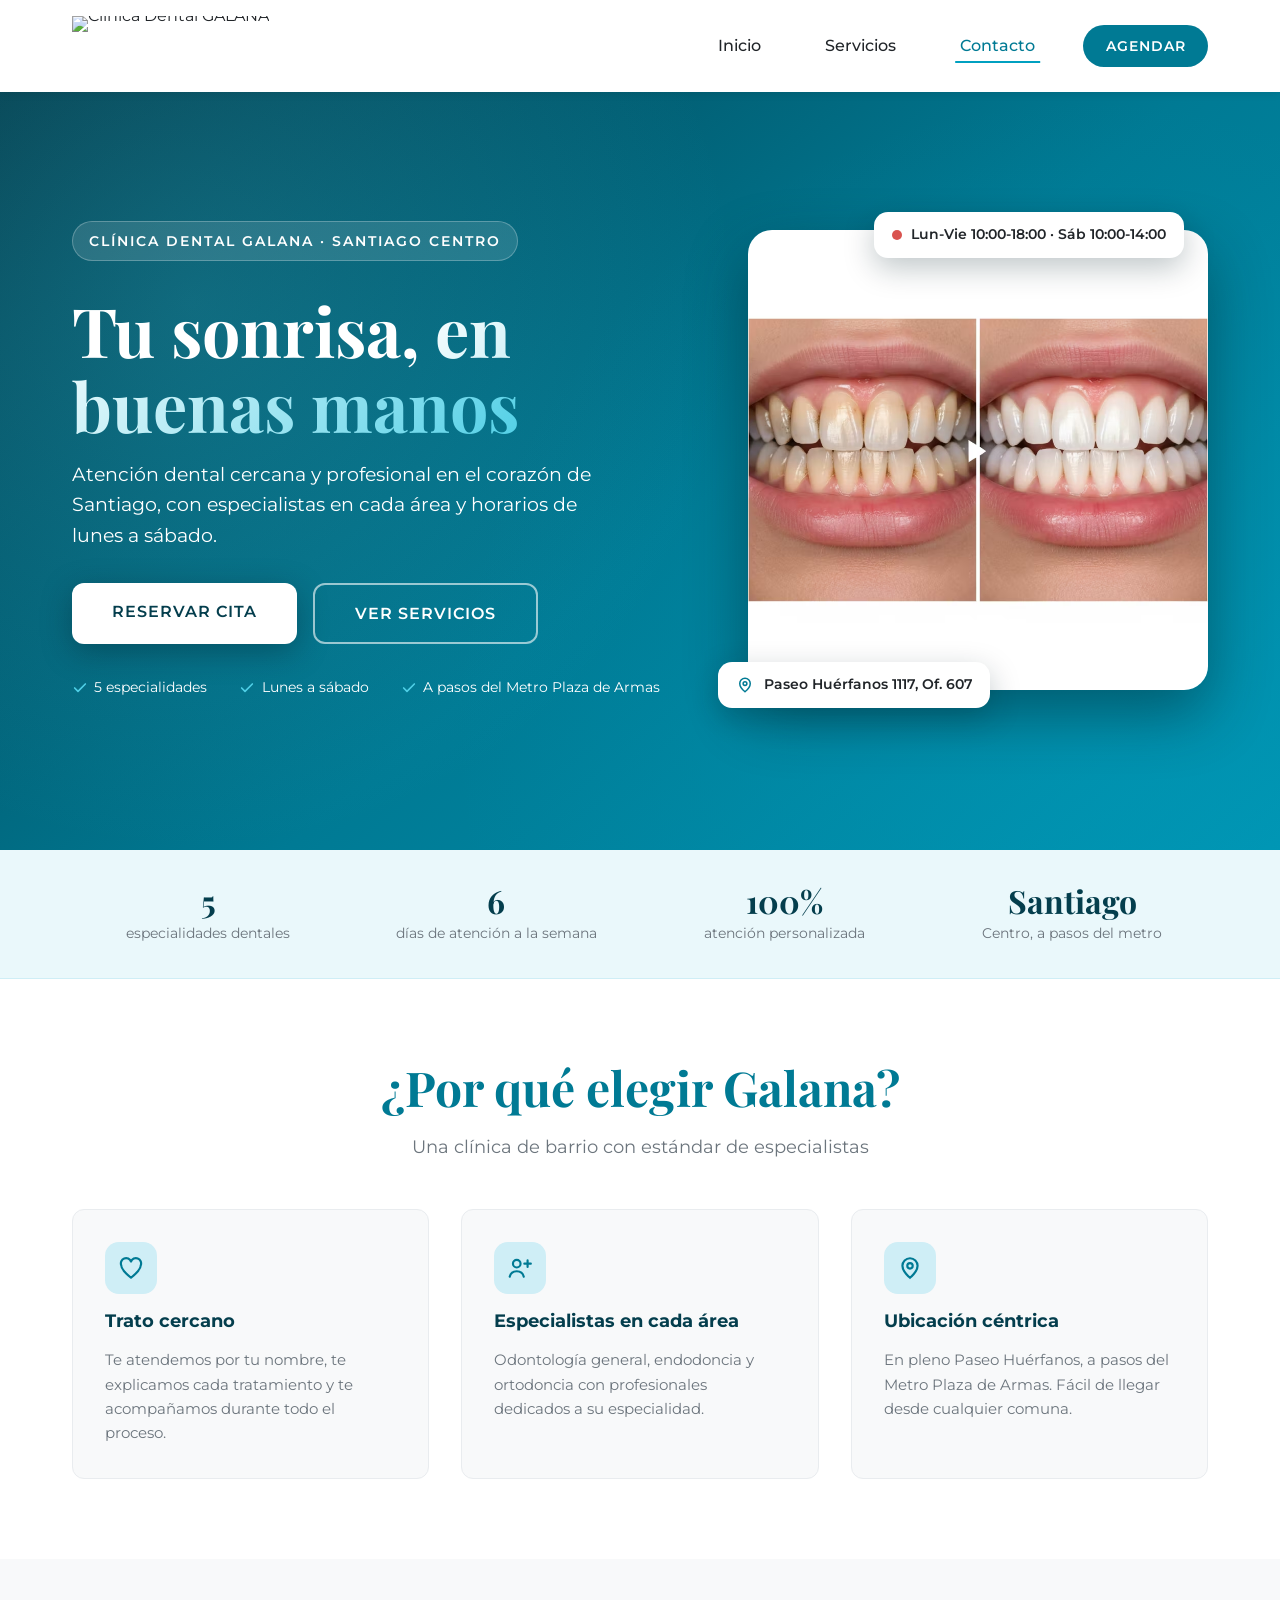
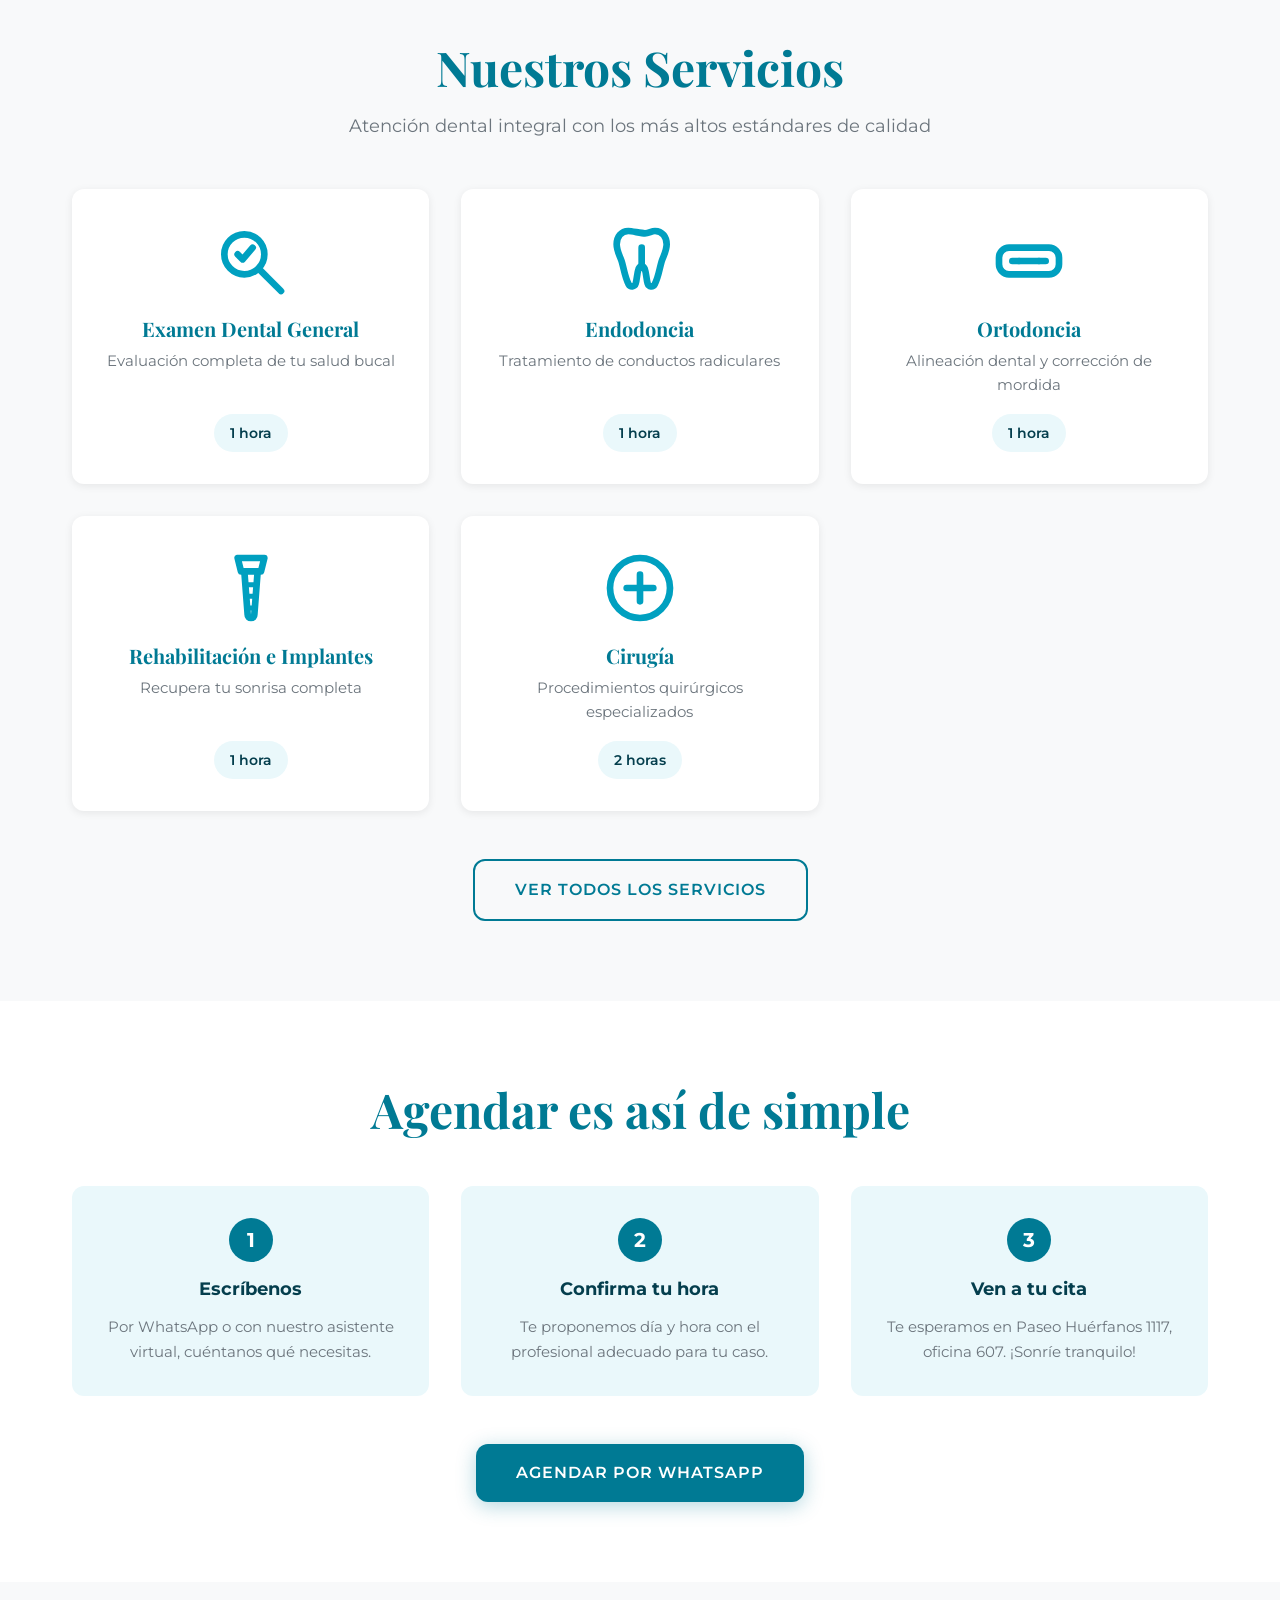
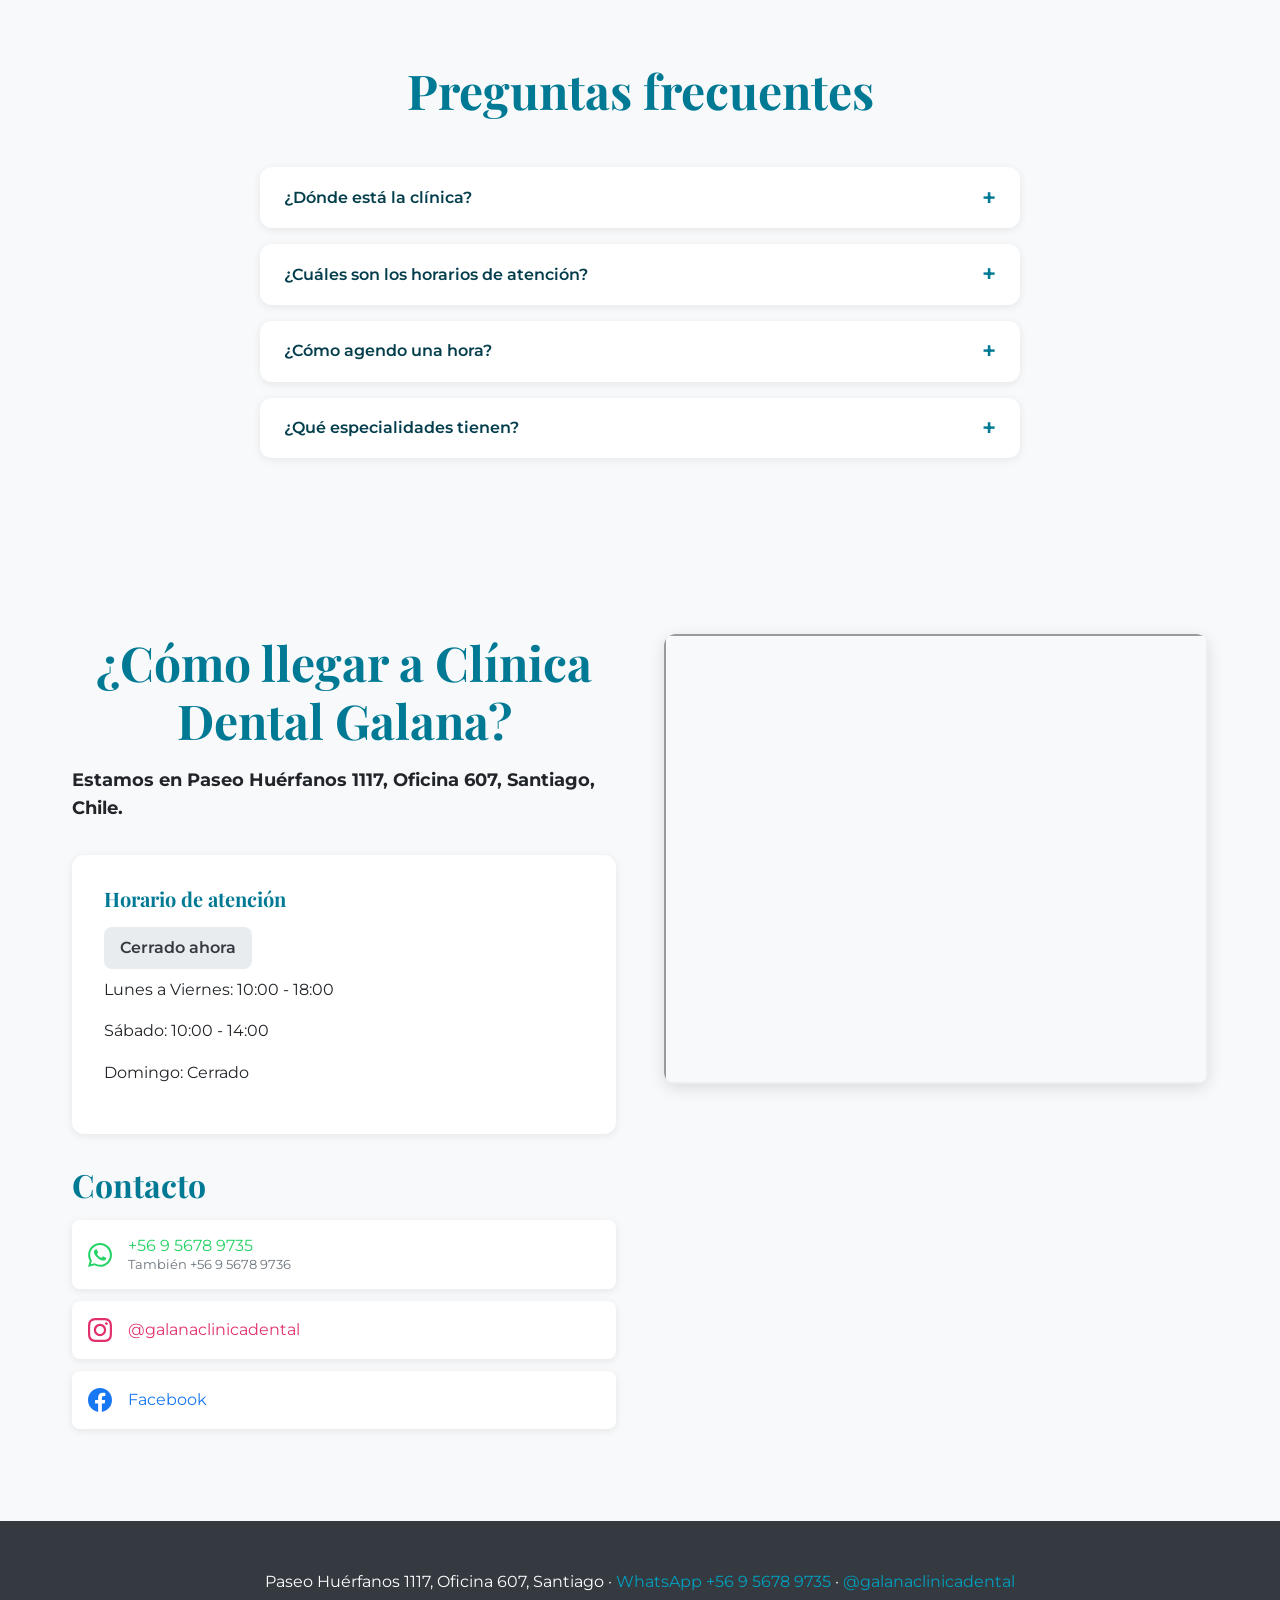
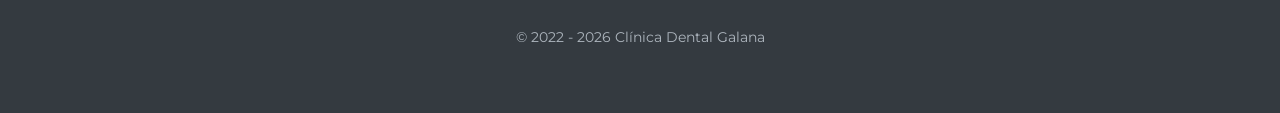
==== commit 74dc80e7: "feat: contactos sin redundancia, CTA con iconos y equipo editable - Sección de contacto como único h" ====
--- a/index.html
+++ b/index.html
@@ -262,38 +262,8 @@
         <div class="container">
             <h2 class="section-title scroll-reveal">Nuestro Equipo</h2>
             <p class="section-subtitle scroll-reveal">Profesionales dedicados a cuidar tu salud bucal</p>
-            <div class="team-grid">
-                <div class="team-card scroll-reveal">
-                    <div class="team-avatar">AA</div>
-                    <h3>Dra. Ana Aranda</h3>
-                    <p class="team-specialty">Odontología General</p>
-                    <p class="team-days">Lunes a viernes</p>
-                </div>
-                <div class="team-card scroll-reveal">
-                    <div class="team-avatar">IP</div>
-                    <h3>Dra. Ivonne Poblete</h3>
-                    <p class="team-specialty">Odontología General</p>
-                    <p class="team-days">Lun · Mié · Vie · Sáb</p>
-                </div>
-                <div class="team-card scroll-reveal">
-                    <div class="team-avatar">PE</div>
-                    <h3>Dr. Pedro Engel</h3>
-                    <p class="team-specialty">Odontología General</p>
-                    <p class="team-days">Mar · Jue · Sáb</p>
-                </div>
-                <div class="team-card scroll-reveal">
-                    <div class="team-avatar">JG</div>
-                    <h3>Dr. Juan Garcés</h3>
-                    <p class="team-specialty">Endodoncia</p>
-                    <p class="team-days">Mar · Jue</p>
-                </div>
-                <div class="team-card scroll-reveal">
-                    <div class="team-avatar">JP</div>
-                    <h3>Dra. Jacqueline Pérez</h3>
-                    <p class="team-specialty">Ortodoncia</p>
-                    <p class="team-days">Lun · Mié · Vie</p>
-                </div>
-            </div>
+            <!-- Se rellena desde data/equipo.json — editar con equipo-editor.html -->
+            <div class="team-grid" id="teamGrid"></div>
         </div>
     </section>
 
@@ -372,13 +342,10 @@
                                 <svg viewBox="0 0 24 24" fill="currentColor">
                                     <path d="M17.472 14.382c-.297-.149-1.758-.867-2.03-.967-.273-.099-.471-.148-.67.15-.197.297-.767.966-.94 1.164-.173.199-.347.223-.644.075-.297-.15-1.255-.463-2.39-1.475-.883-.788-1.48-1.761-1.653-2.059-.173-.297-.018-.458.13-.606.134-.133.298-.347.446-.52.149-.174.198-.298.298-.497.099-.198.05-.371-.025-.52-.075-.149-.669-1.612-.916-2.207-.242-.579-.487-.5-.669-.51-.173-.008-.371-.01-.57-.01-.198 0-.52.074-.792.372-.272.297-1.04 1.016-1.04 2.479 0 1.462 1.065 2.875 1.213 3.074.149.198 2.096 3.2 5.077 4.487.709.306 1.262.489 1.694.625.712.227 1.36.195 1.871.118.571-.085 1.758-.719 2.006-1.413.248-.694.248-1.289.173-1.413-.074-.124-.272-.198-.57-.347m-5.421 7.403h-.004a9.87 9.87 0 01-5.031-1.378l-.361-.214-3.741.982.998-3.648-.235-.374a9.86 9.86 0 01-1.51-5.26c.001-5.45 4.436-9.884 9.888-9.884 2.64 0 5.122 1.03 6.988 2.898a9.825 9.825 0 012.893 6.994c-.003 5.45-4.437 9.884-9.885 9.884m8.413-18.297A11.815 11.815 0 0012.05 0C5.495 0 .16 5.335.157 11.892c0 2.096.547 4.142 1.588 5.945L.057 24l6.305-1.654a11.882 11.882 0 005.683 1.448h.005c6.554 0 11.89-5.335 11.893-11.893a11.821 11.821 0 00-3.48-8.413Z"/>
                                 </svg>
-                                <span>+56 9 5678 9735</span>
-                            </a>
-                            <a href="https://wa.me/56956789736" class="contact-link whatsapp">
-                                <svg viewBox="0 0 24 24" fill="currentColor">
-                                    <path d="M17.472 14.382c-.297-.149-1.758-.867-2.03-.967-.273-.099-.471-.148-.67.15-.197.297-.767.966-.94 1.164-.173.199-.347.223-.644.075-.297-.15-1.255-.463-2.39-1.475-.883-.788-1.48-1.761-1.653-2.059-.173-.297-.018-.458.13-.606.134-.133.298-.347.446-.52.149-.174.198-.298.298-.497.099-.198.05-.371-.025-.52-.075-.149-.669-1.612-.916-2.207-.242-.579-.487-.5-.669-.51-.173-.008-.371-.01-.57-.01-.198 0-.52.074-.792.372-.272.297-1.04 1.016-1.04 2.479 0 1.462 1.065 2.875 1.213 3.074.149.198 2.096 3.2 5.077 4.487.709.306 1.262.489 1.694.625.712.227 1.36.195 1.871.118.571-.085 1.758-.719 2.006-1.413.248-.694.248-1.289.173-1.413-.074-.124-.272-.198-.57-.347m-5.421 7.403h-.004a9.87 9.87 0 01-5.031-1.378l-.361-.214-3.741.982.998-3.648-.235-.374a9.86 9.86 0 01-1.51-5.26c.001-5.45 4.436-9.884 9.888-9.884 2.64 0 5.122 1.03 6.988 2.898a9.825 9.825 0 012.893 6.994c-.003 5.45-4.437 9.884-9.885 9.884m8.413-18.297A11.815 11.815 0 0012.05 0C5.495 0 .16 5.335.157 11.892c0 2.096.547 4.142 1.588 5.945L.057 24l6.305-1.654a11.882 11.882 0 005.683 1.448h.005c6.554 0 11.89-5.335 11.893-11.893a11.821 11.821 0 00-3.48-8.413Z"/>
-                                </svg>
-                                <span>+56 9 5678 9736</span>
+                                <span class="contact-main">
+                                    +56 9 5678 9735
+                                    <small class="contact-sub">También +56 9 5678 9736</small>
+                                </span>
                             </a>
                             <a href="https://www.instagram.com/galanaclinicadental" class="contact-link instagram" target="_blank" rel="noopener noreferrer">
                                 <svg viewBox="0 0 24 24" fill="currentColor">
@@ -409,26 +376,14 @@
         </div>
     </section>
 
-    <!-- CTA Section -->
-    <section class="cta-section">
-        <div class="container">
-            <div class="cta-content">
-                <h2 class="scroll-reveal">¿Listo para sonreír?</h2>
-                <p class="scroll-reveal">Reserva tu hora por WhatsApp en cualquiera de nuestros números:</p>
-                <a href="https://wa.me/56956789735" class="btn btn-cta">+56 9 5678 9735</a>
-                <a href="https://wa.me/56956789736" class="btn btn-cta">+56 9 5678 9736</a>
-            </div>
-        </div>
-    </section>
-
     <!-- Footer -->
     <footer class="footer">
         <div class="container">
             <div class="footer-content">
                 <div class="footer-info">
-                    <p><strong>Dirección:</strong> Paseo Huérfanos 1117, Oficina 607, Santiago</p>
-                    <p><strong>Instagram:</strong> <a href="https://www.instagram.com/galanaclinicadental" target="_blank" rel="noopener noreferrer">@galanaclinicadental</a></p>
-                    <p><strong>WhatsApp:</strong> <a href="https://wa.me/56956789735">+56 9 5678 9735</a> · <a href="https://wa.me/56956789736">+56 9 5678 9736</a></p>
+                    <p>Paseo Huérfanos 1117, Oficina 607, Santiago ·
+                       <a href="https://wa.me/56956789735">WhatsApp +56 9 5678 9735</a> ·
+                       <a href="https://www.instagram.com/galanaclinicadental" target="_blank" rel="noopener noreferrer">@galanaclinicadental</a></p>
                 </div>
                 <p class="footer-copyright">© 2022 - 2026 Clínica Dental Galana</p>
             </div>
--- a/css/styles.css
+++ b/css/styles.css
@@ -235,7 +235,8 @@
 
 .hero {
     position: relative;
-    min-height: calc(100vh - 70px);
+    /* min() evita un hero gigante en pantallas muy altas */
+    min-height: min(calc(100vh - 70px), 780px);
     display: flex;
     align-items: center;
     overflow: hidden;
@@ -508,20 +509,54 @@
     color: var(--white);
 }
 
+.cta-buttons {
+    display: flex;
+    gap: var(--spacing-sm);
+    justify-content: center;
+    flex-wrap: wrap;
+}
+
 .btn-cta {
+    display: inline-flex;
+    align-items: center;
+    justify-content: center;
+    gap: 0.6rem;
+    font-size: 1.15rem;
+    padding: 1.1rem 2.25rem;
+    text-transform: none;
+    letter-spacing: 0;
+}
+
+.btn-cta svg {
+    width: 26px;
+    height: 26px;
+    flex-shrink: 0;
+}
+
+.btn-cta-wa {
     background: var(--whatsapp);
     /* Texto oscuro sobre verde WhatsApp: el blanco no cumple contraste WCAG AA (2:1) */
     color: var(--primary-dark);
-    font-size: 1.5rem;
-    padding: 1.25rem 3rem;
     box-shadow: 0 6px 30px rgba(37, 211, 102, 0.3);
 }
 
-.btn-cta:hover {
+.btn-cta-wa:hover {
     background: #20b858;
     color: var(--primary-dark);
     transform: translateY(-3px);
     box-shadow: 0 8px 35px rgba(37, 211, 102, 0.4);
+}
+
+.btn-cta-ig {
+    background: var(--white);
+    color: #C13584;
+    box-shadow: 0 6px 30px rgba(2, 30, 38, 0.25);
+}
+
+.btn-cta-ig:hover {
+    background: #fdf1f8;
+    color: #a52c71;
+    transform: translateY(-3px);
 }
 
 /* ============================================
@@ -835,6 +870,18 @@
 
 .contact-link.whatsapp {
     color: var(--whatsapp);
+}
+
+.contact-main {
+    display: flex;
+    flex-direction: column;
+    line-height: 1.3;
+}
+
+.contact-sub {
+    color: var(--gray);
+    font-size: 0.8rem;
+    font-weight: 400;
 }
 
 .contact-link.instagram {
@@ -1205,8 +1252,8 @@
 }
 
 .team-avatar {
-    width: 72px;
-    height: 72px;
+    width: 88px;
+    height: 88px;
     border-radius: 50%;
     margin: 0 auto var(--spacing-sm);
     background: linear-gradient(135deg, var(--primary-color), var(--primary-light));
@@ -1217,6 +1264,13 @@
     display: flex;
     align-items: center;
     justify-content: center;
+    overflow: hidden;
+}
+
+.team-avatar img {
+    width: 100%;
+    height: 100%;
+    object-fit: cover;
 }
 
 .team-card h3 {
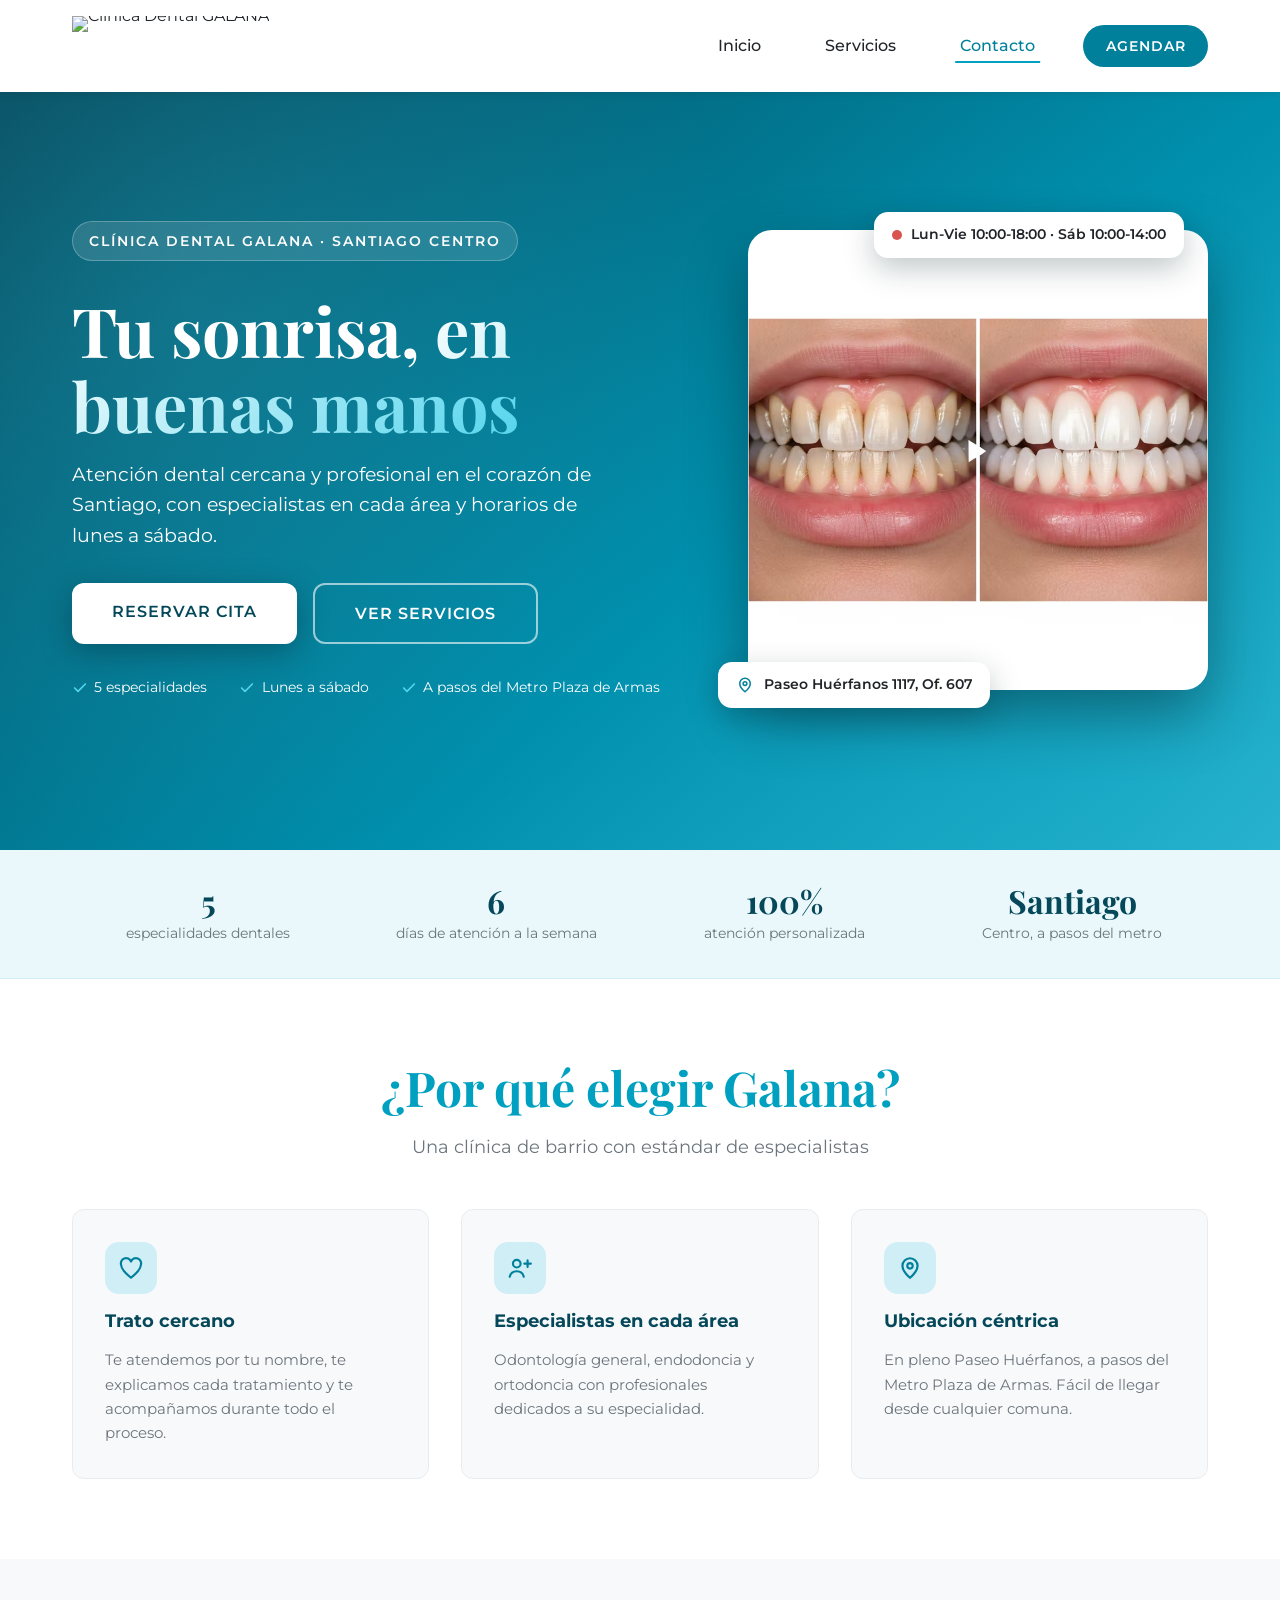
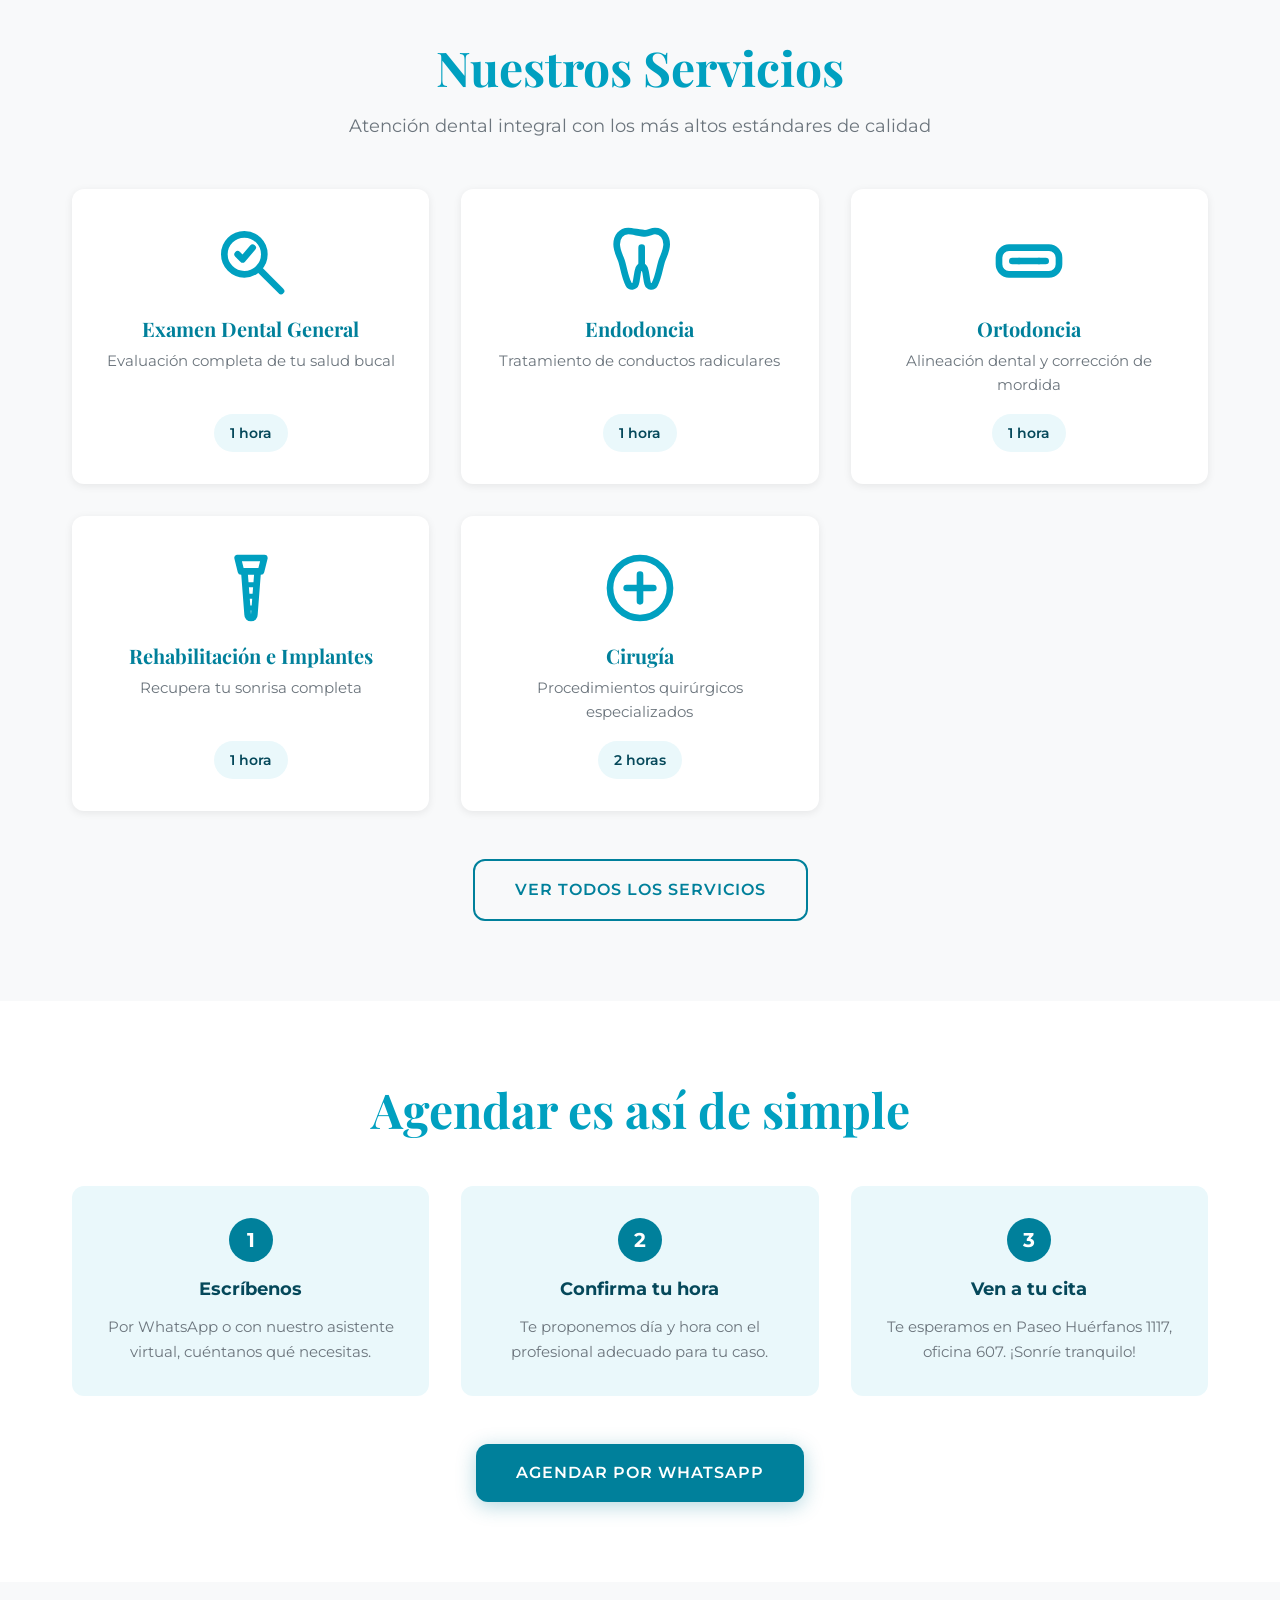
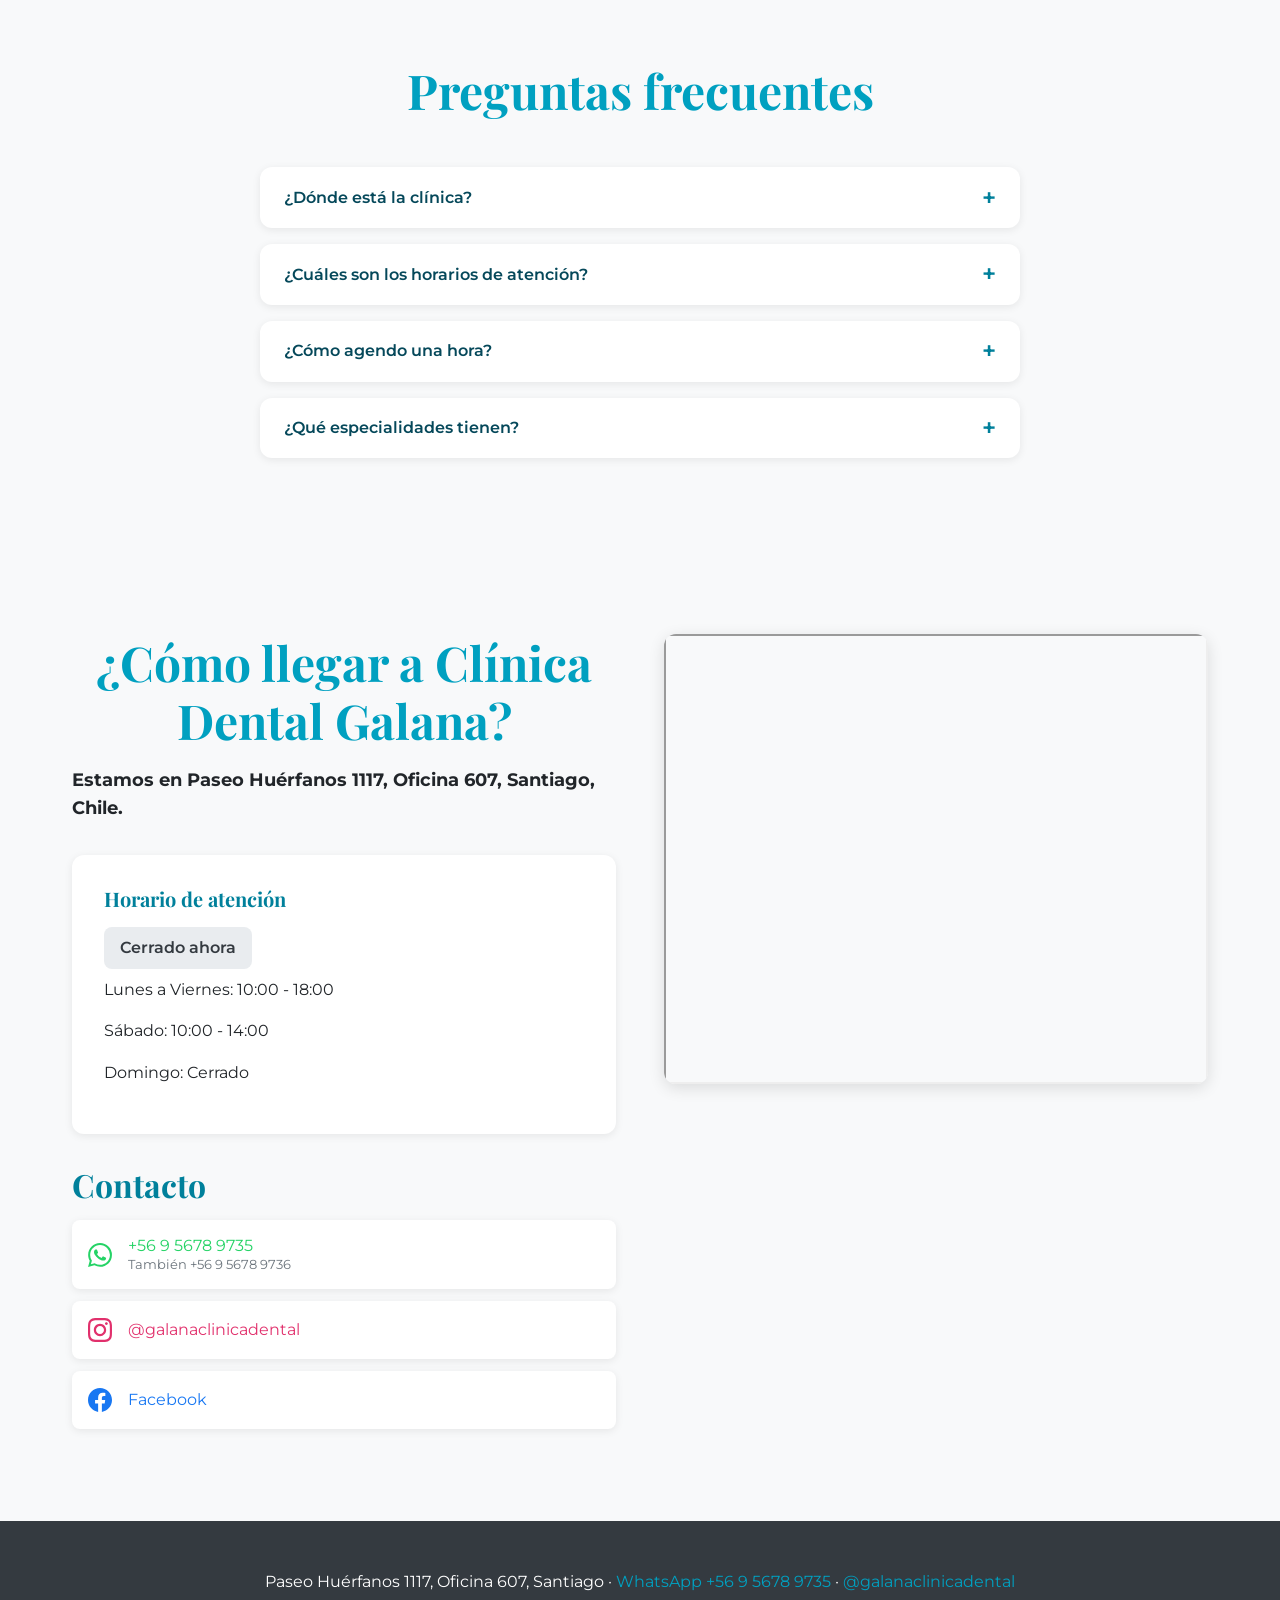
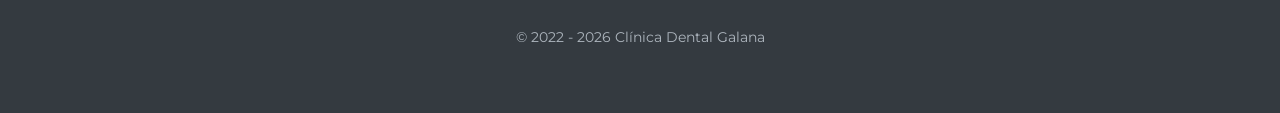
==== commit ee1a86f8: "style: paleta más clara, prácticamente igual al celeste del logo - Títulos de sección, hero, widget " ====
--- a/index.html
+++ b/index.html
@@ -6,7 +6,7 @@
     <title>Clínica Dental GALANA | Dentista en Santiago, Chile</title>
     <meta name="description" content="La clínica dental GALANA ofrece diversos servicios de tratamiento de odontología a nuestros pacientes, incluyendo examen general, endodoncia, ortodoncia, rehabilitación, etc. Visítenos.">
     <link rel="canonical" href="https://galana.cl/">
-    <meta name="theme-color" content="#043E4D">
+    <meta name="theme-color" content="#00A0C0">
     <link rel="icon" type="image/svg+xml" href="images/favicon.svg">
 
     <!-- Open Graph / redes sociales -->
@@ -396,7 +396,7 @@
     <script
         src="https://molari-beta.vercel.app/widget.js"
         data-clinic="galana"
-        data-color="#007A94"
+        data-color="#00A0C0"
         data-origin="https://molari-beta.vercel.app"></script>
 </body>
 </html>
--- a/css/styles.css
+++ b/css/styles.css
@@ -4,11 +4,13 @@
 
 /* Variables CSS */
 :root {
-    /* Colores Principales — paleta derivada del logo Galana (#00A0C0) */
-    --primary-color: #007A94;
-    --primary-dark: #043E4D;
+    /* Colores Principales — paleta derivada del logo Galana (#00A0C0).
+       --primary-color es el teal más claro que aún cumple contraste AA
+       con texto blanco; los elementos grandes usan el color exacto del logo. */
+    --primary-color: #00809B;
+    --primary-dark: #05485A;
     --primary-light: #00A0C0;
-    --secondary-color: #4FCFE6;
+    --secondary-color: #52D4EC;
     --accent-color: #00A0C0;
     --accent-hover: #008CA8;
     --tint: #EAF8FB;
@@ -247,7 +249,7 @@
 .hero-bg {
     position: absolute;
     inset: 0;
-    background: linear-gradient(140deg, var(--primary-dark) 0%, var(--primary-color) 55%, var(--primary-light) 120%);
+    background: linear-gradient(140deg, var(--primary-dark) 0%, #0090AE 60%, var(--secondary-color) 130%);
     z-index: 1;
 }
 
@@ -570,7 +572,8 @@
 
 .section-title {
     text-align: center;
-    color: var(--primary-color);
+    /* Color exacto del logo — legal en AA por ser texto grande */
+    color: var(--primary-light);
     margin-bottom: var(--spacing-sm);
 }
 
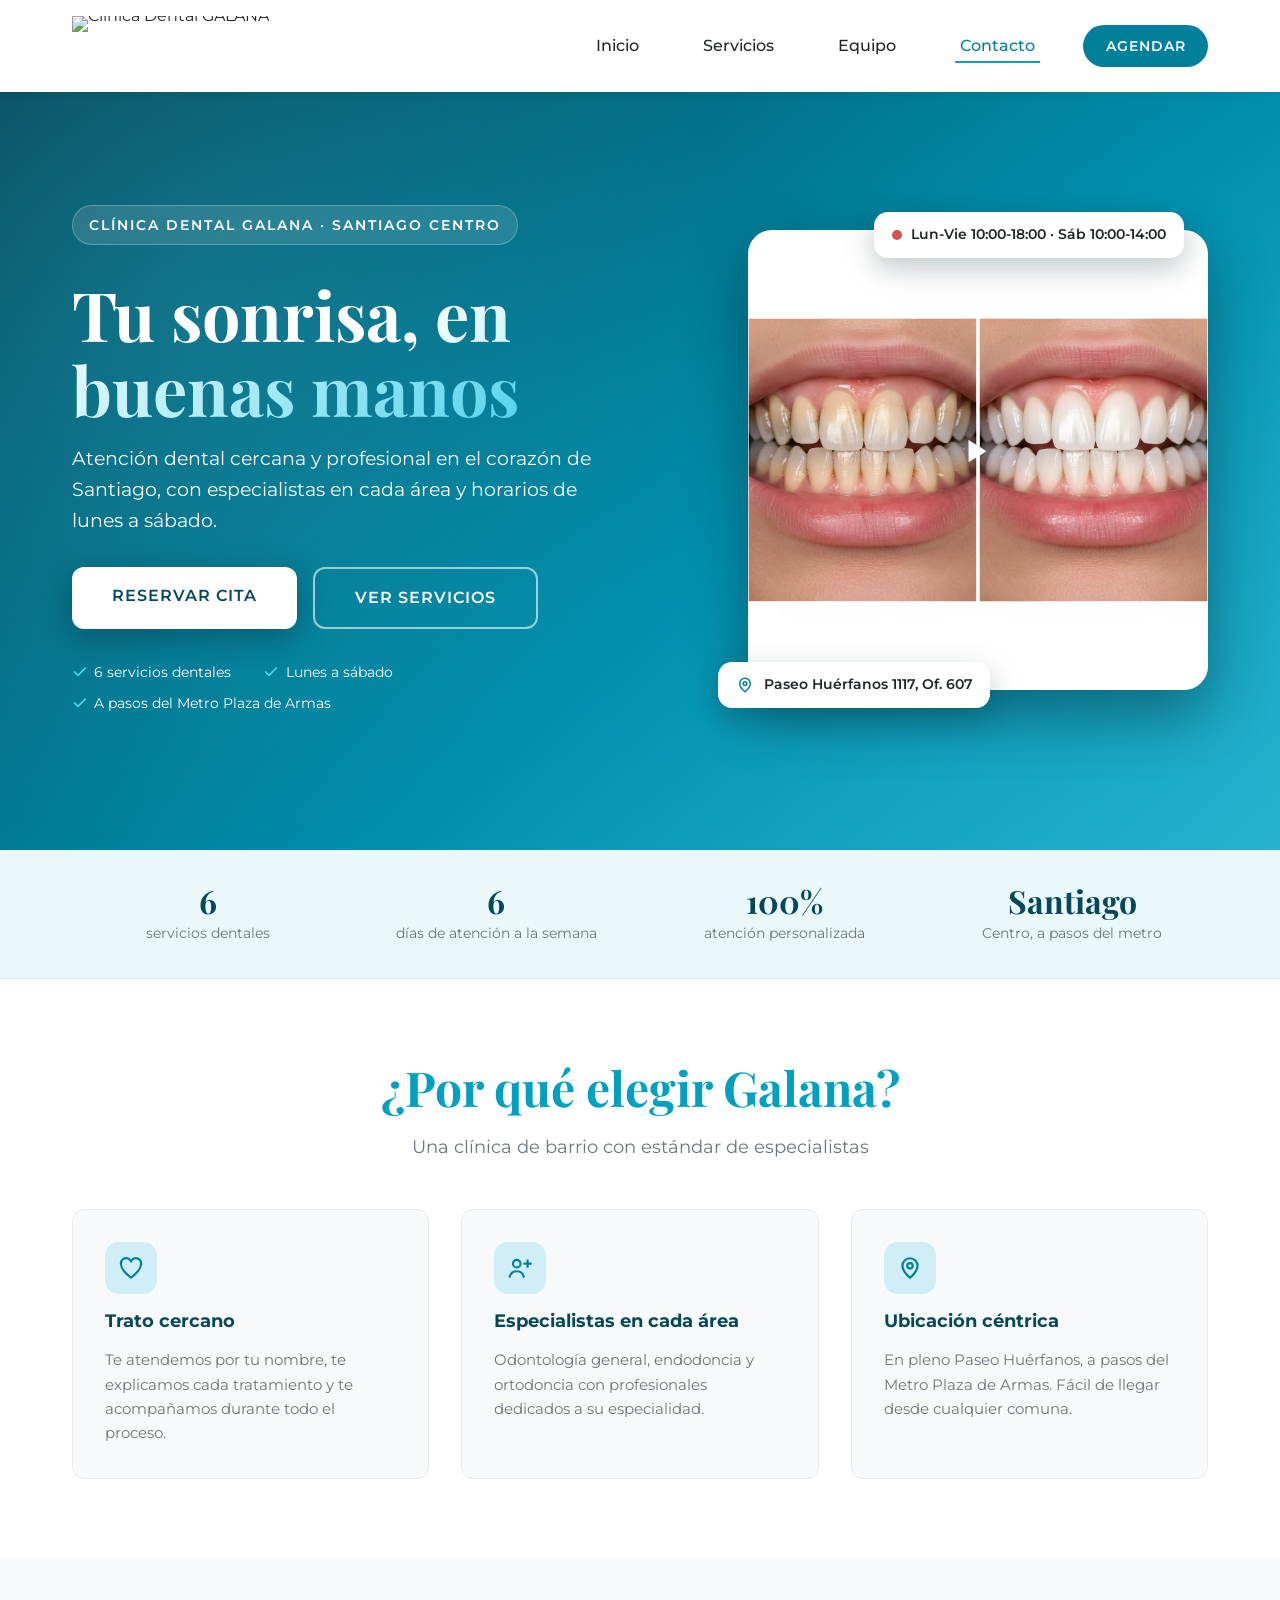
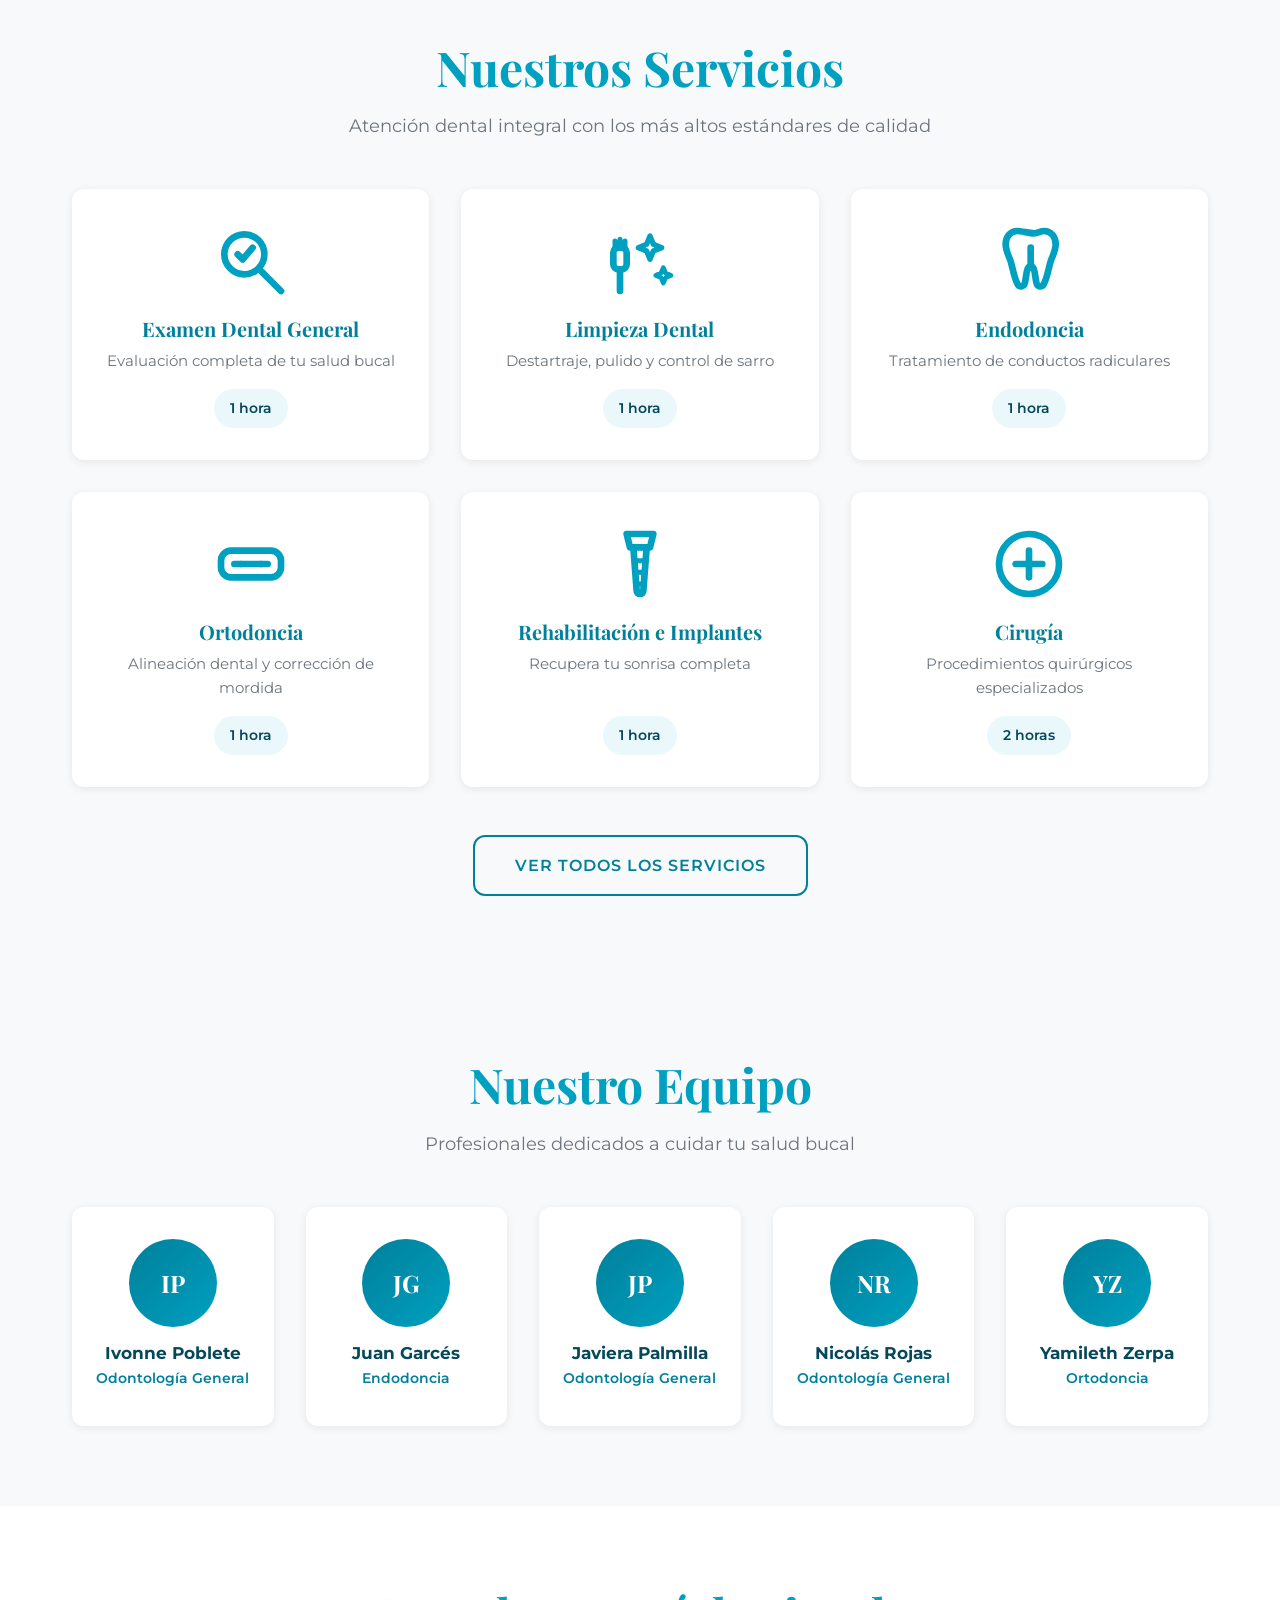
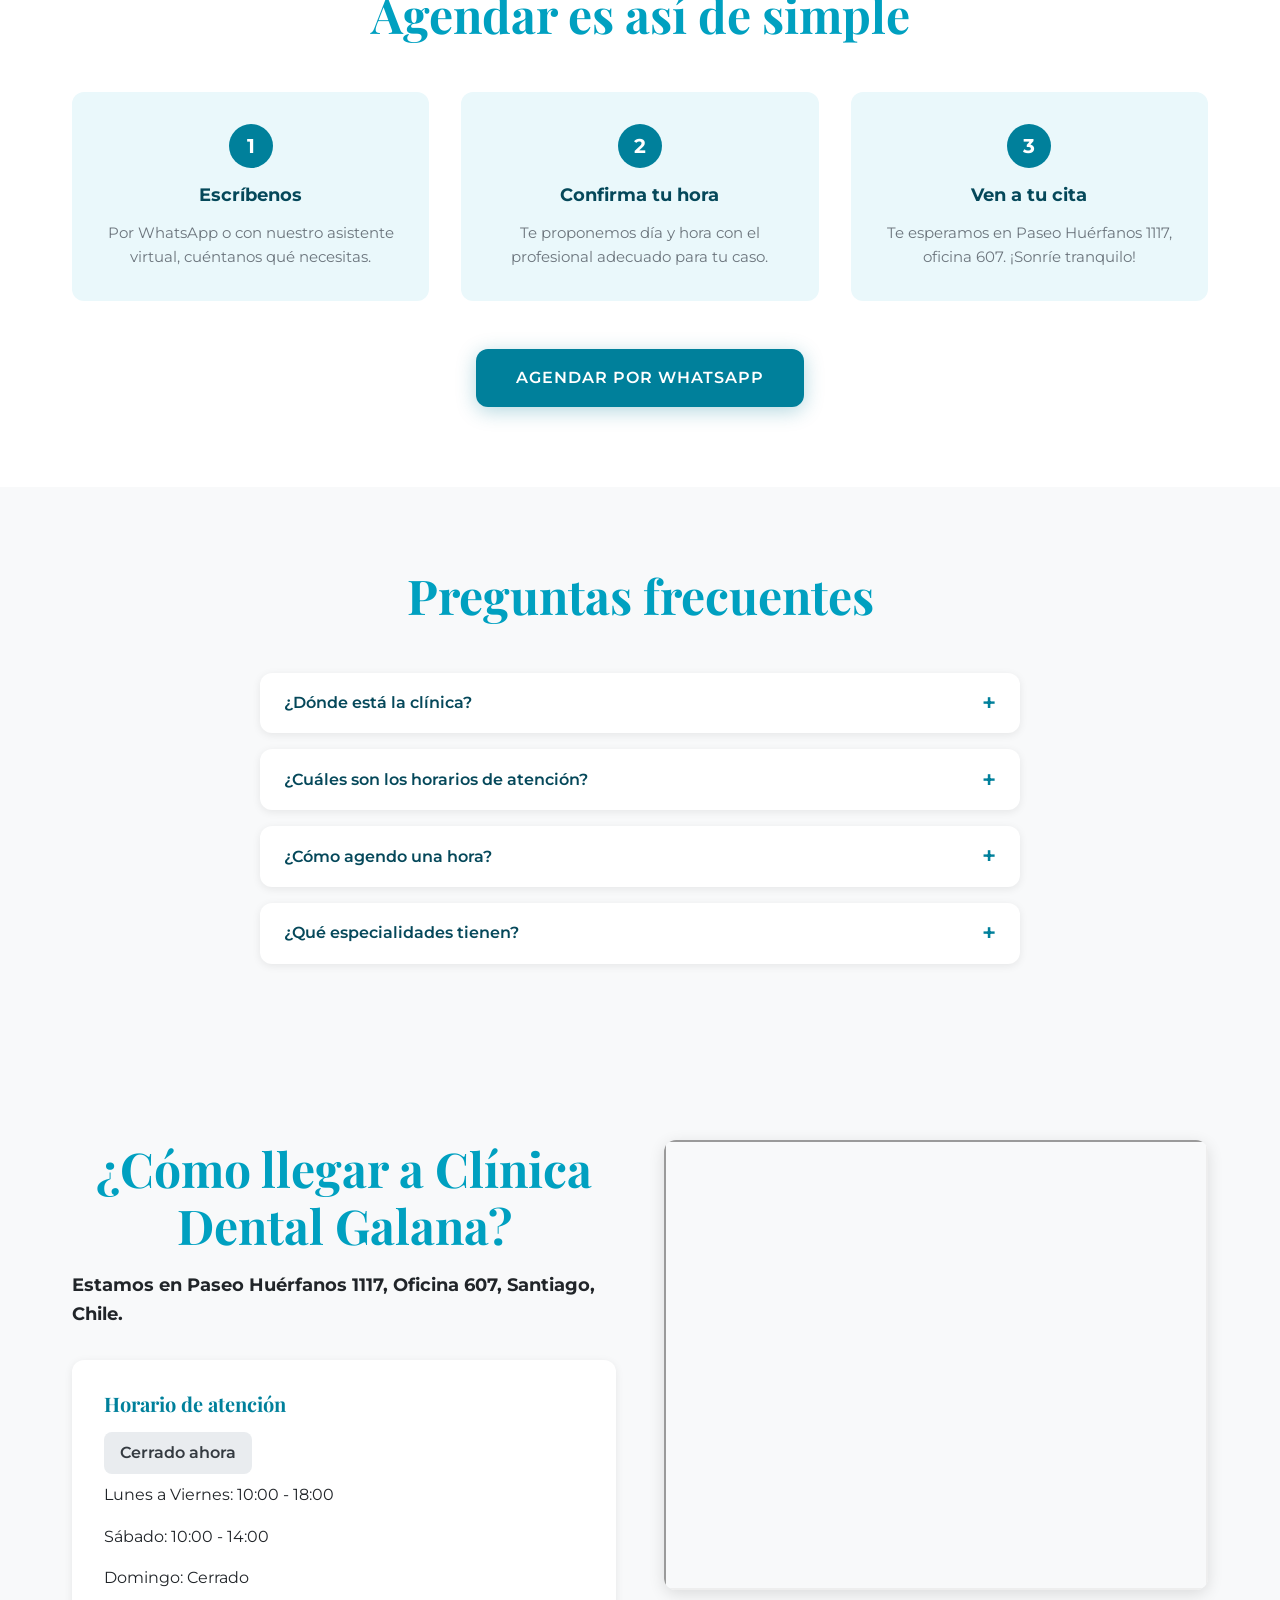
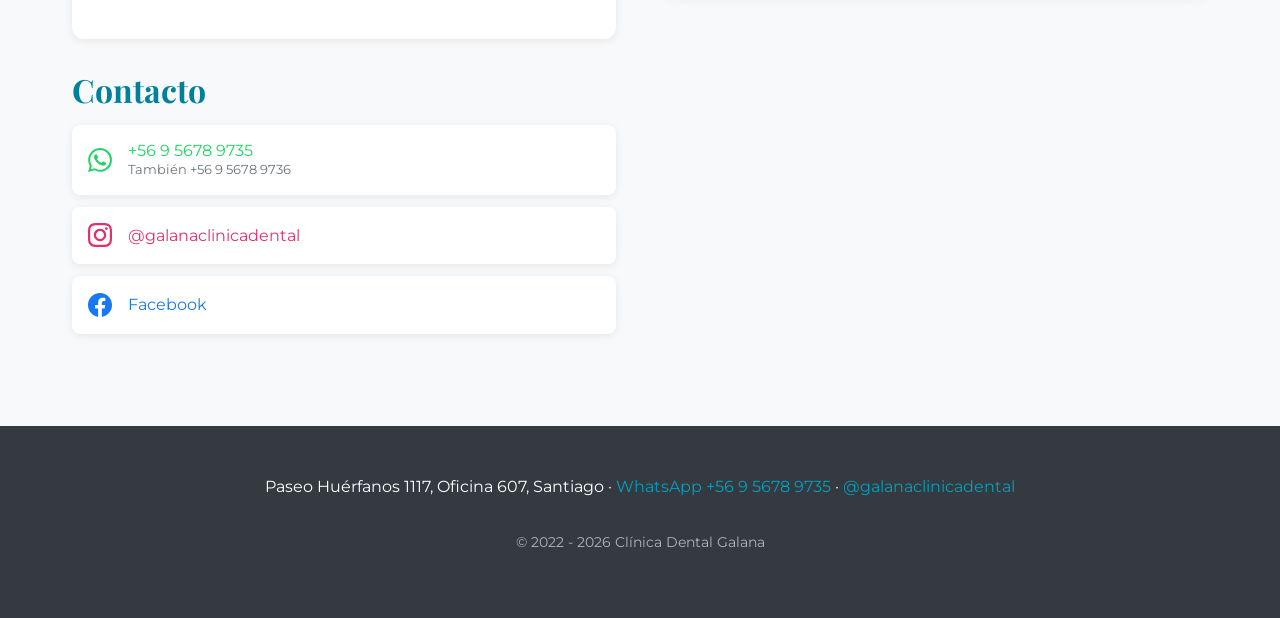
==== commit b32f2456: "feat: equipo real de la clínica y servicio de limpieza dental Equipo (data/equipo.json), según la li" ====
--- a/index.html
+++ b/index.html
@@ -4,7 +4,7 @@
     <meta charset="UTF-8">
     <meta name="viewport" content="width=device-width, initial-scale=1.0">
     <title>Clínica Dental GALANA | Dentista en Santiago, Chile</title>
-    <meta name="description" content="La clínica dental GALANA ofrece diversos servicios de tratamiento de odontología a nuestros pacientes, incluyendo examen general, endodoncia, ortodoncia, rehabilitación, etc. Visítenos.">
+    <meta name="description" content="La clínica dental GALANA ofrece diversos servicios de tratamiento de odontología a nuestros pacientes, incluyendo examen general, limpieza dental, endodoncia, ortodoncia, rehabilitación, etc. Visítenos.">
     <link rel="canonical" href="https://galana.cl/">
     <meta name="theme-color" content="#00A0C0">
     <link rel="icon" type="image/svg+xml" href="images/favicon.svg">
@@ -12,7 +12,7 @@
     <!-- Open Graph / redes sociales -->
     <meta property="og:type" content="website">
     <meta property="og:title" content="Clínica Dental GALANA | Dentista en Santiago, Chile">
-    <meta property="og:description" content="Atención dental profesional en el corazón de Santiago: examen general, endodoncia, ortodoncia, implantes y cirugía. Reserva por WhatsApp.">
+    <meta property="og:description" content="Atención dental profesional en el corazón de Santiago: examen general, limpieza dental, endodoncia, ortodoncia, implantes y cirugía. Reserva por WhatsApp.">
     <meta property="og:url" content="https://galana.cl/">
     <meta property="og:locale" content="es_CL">
 
@@ -108,7 +108,7 @@
                 <ul class="hero-facts">
                     <li>
                         <svg viewBox="0 0 24 24" fill="none" stroke="currentColor" aria-hidden="true"><path d="M20 6L9 17l-5-5" stroke-width="2.5" stroke-linecap="round" stroke-linejoin="round"/></svg>
-                        5 especialidades
+                        6 servicios dentales
                     </li>
                     <li>
                         <svg viewBox="0 0 24 24" fill="none" stroke="currentColor" aria-hidden="true"><path d="M20 6L9 17l-5-5" stroke-width="2.5" stroke-linecap="round" stroke-linejoin="round"/></svg>
@@ -140,7 +140,7 @@
     <section class="stats-bar">
         <div class="container">
             <ul class="stats-list">
-                <li class="scroll-reveal"><strong>5</strong><span>especialidades dentales</span></li>
+                <li class="scroll-reveal"><strong>6</strong><span>servicios dentales</span></li>
                 <li class="scroll-reveal"><strong>6</strong><span>días de atención a la semana</span></li>
                 <li class="scroll-reveal"><strong>100%</strong><span>atención personalizada</span></li>
                 <li class="scroll-reveal"><strong>Santiago</strong><span>Centro, a pasos del metro</span></li>
@@ -196,6 +196,21 @@
                     </div>
                     <h3 class="service-title">Examen Dental General</h3>
                     <p class="service-description">Evaluación completa de tu salud bucal</p>
+                    <span class="service-duration">1 hora</span>
+                </a>
+
+                <a href="servicios.html#limpieza" class="service-card scroll-reveal">
+                    <div class="service-icon">
+                        <svg viewBox="0 0 24 24" fill="none" stroke="currentColor" aria-hidden="true">
+                            <path d="M6 21v-6.5" stroke-width="2" stroke-linecap="round"/>
+                            <rect x="4" y="8" width="4" height="6.5" rx="1.5" stroke-width="2"/>
+                            <path d="M4.5 8V6M6 8V5.5M7.5 8V6" stroke-width="1.5" stroke-linecap="round"/>
+                            <path d="M15 4.5l1 2.5 2.5 1-2.5 1-1 2.5-1-2.5-2.5-1 2.5-1 1-2.5z" stroke-width="1.6" stroke-linejoin="round"/>
+                            <path d="M19 14l.7 1.6 1.6.7-1.6.7-.7 1.6-.7-1.6-1.6-.7 1.6-.7.7-1.6z" stroke-width="1.4" stroke-linejoin="round"/>
+                        </svg>
+                    </div>
+                    <h3 class="service-title">Limpieza Dental</h3>
+                    <p class="service-description">Destartraje, pulido y control de sarro</p>
                     <span class="service-duration">1 hora</span>
                 </a>
 
@@ -313,7 +328,7 @@
                 </details>
                 <details class="faq-item scroll-reveal">
                     <summary>¿Qué especialidades tienen?</summary>
-                    <p>Odontología general, endodoncia, ortodoncia, rehabilitación oral con implantes y cirugía dental.</p>
+                    <p>Odontología general, limpieza dental, endodoncia, ortodoncia, rehabilitación oral con implantes y cirugía dental.</p>
                 </details>
             </div>
         </div>
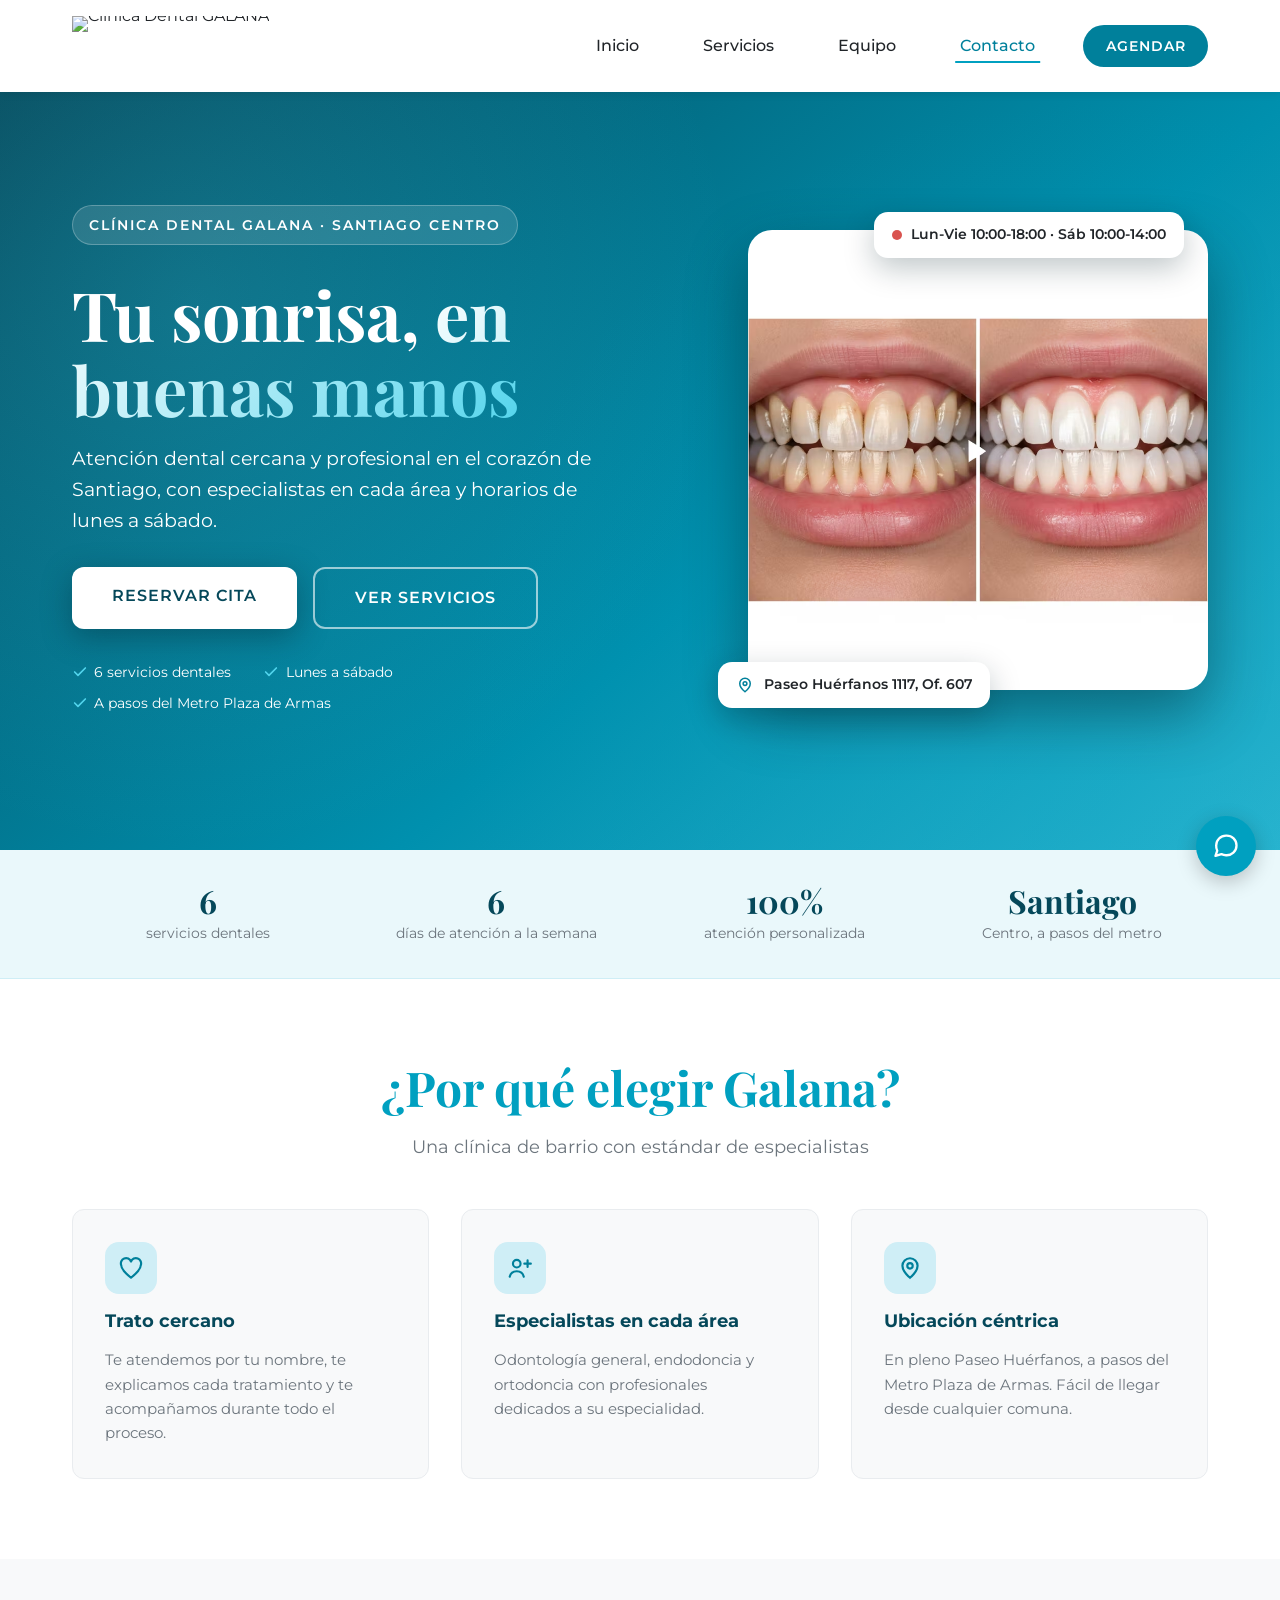
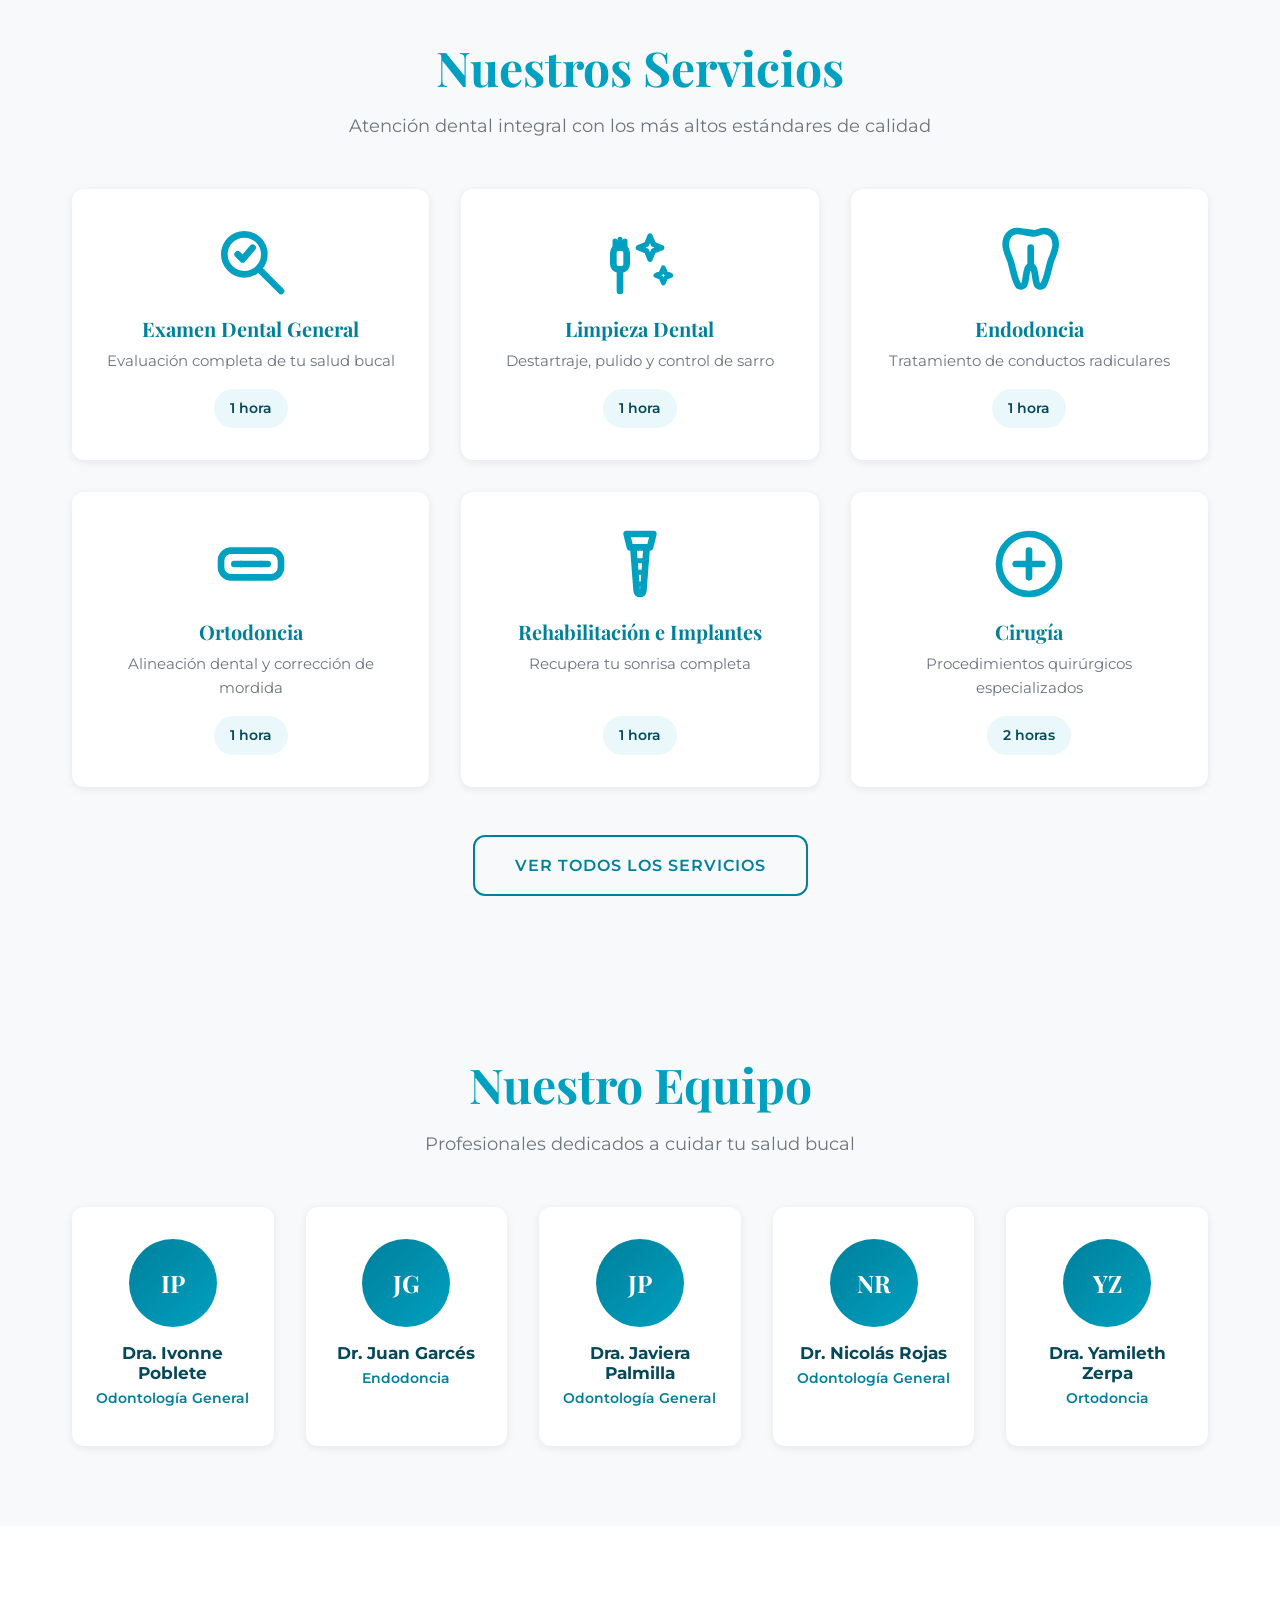
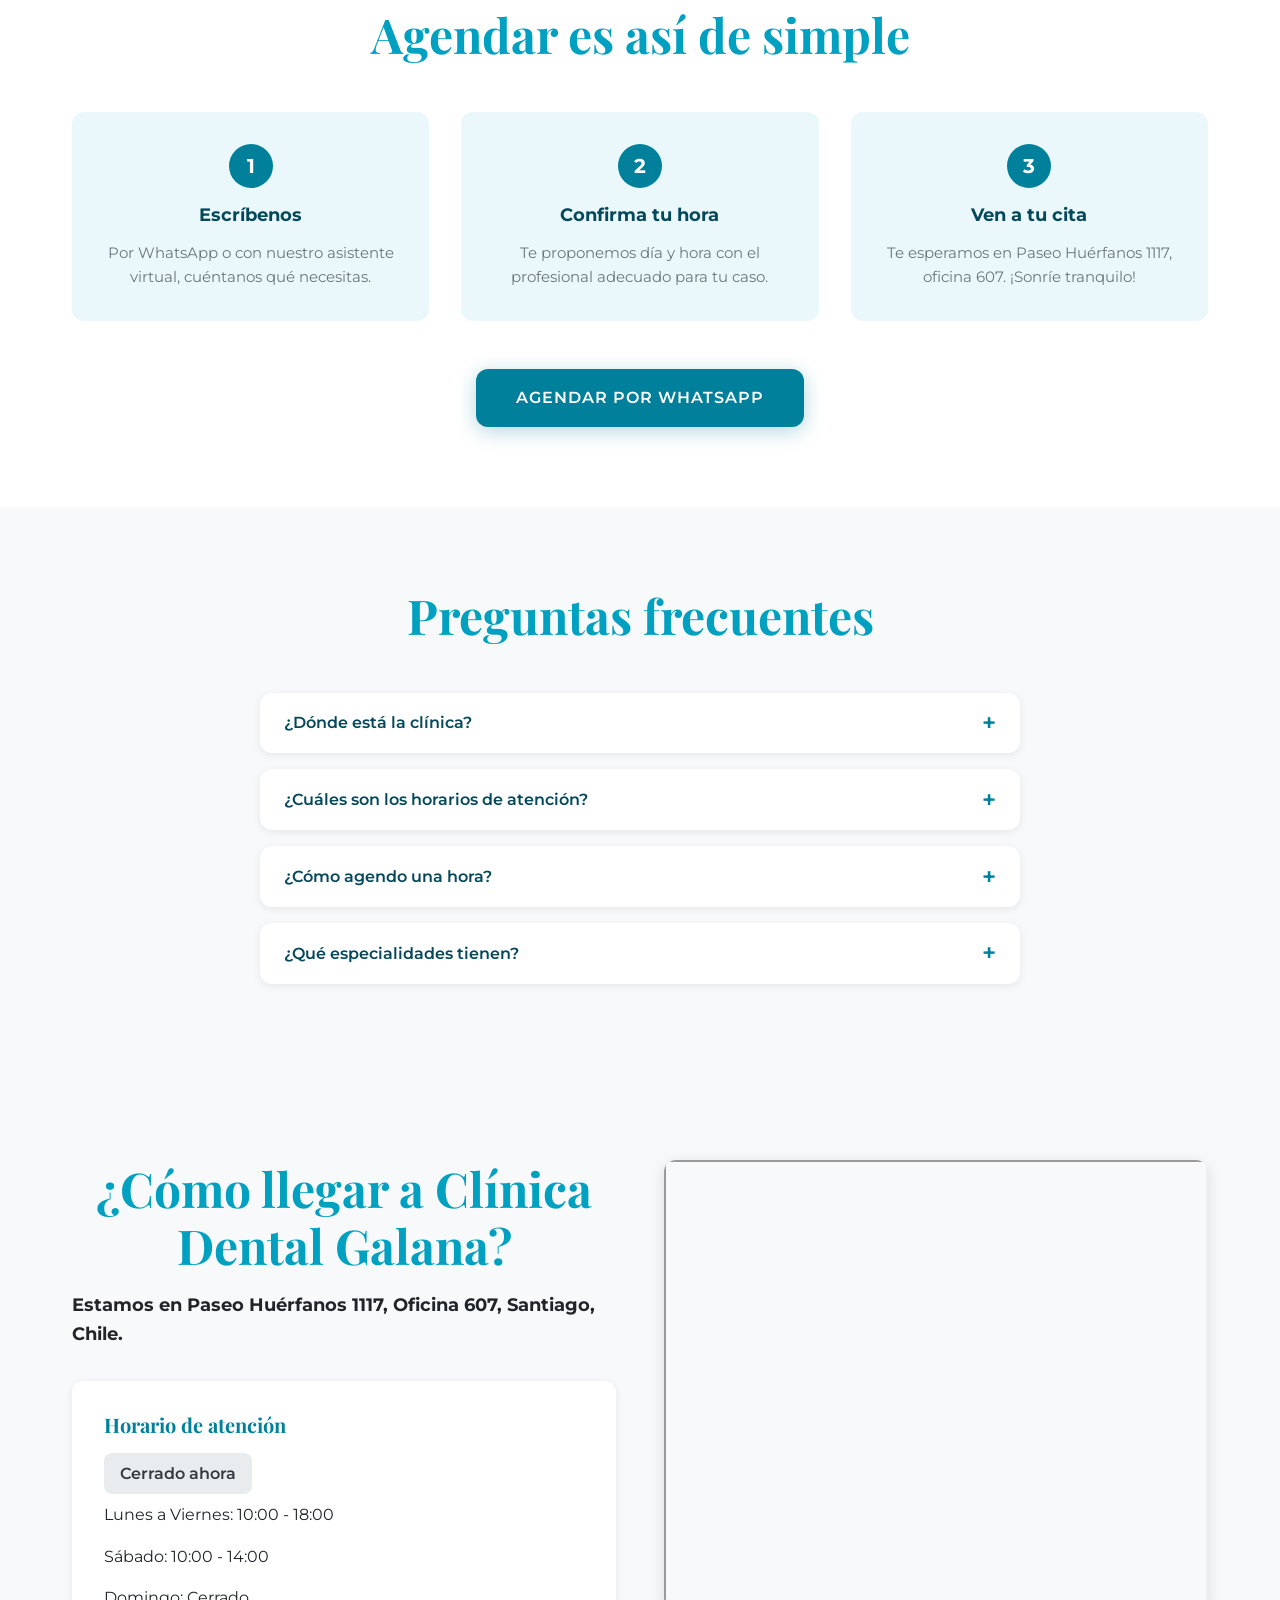
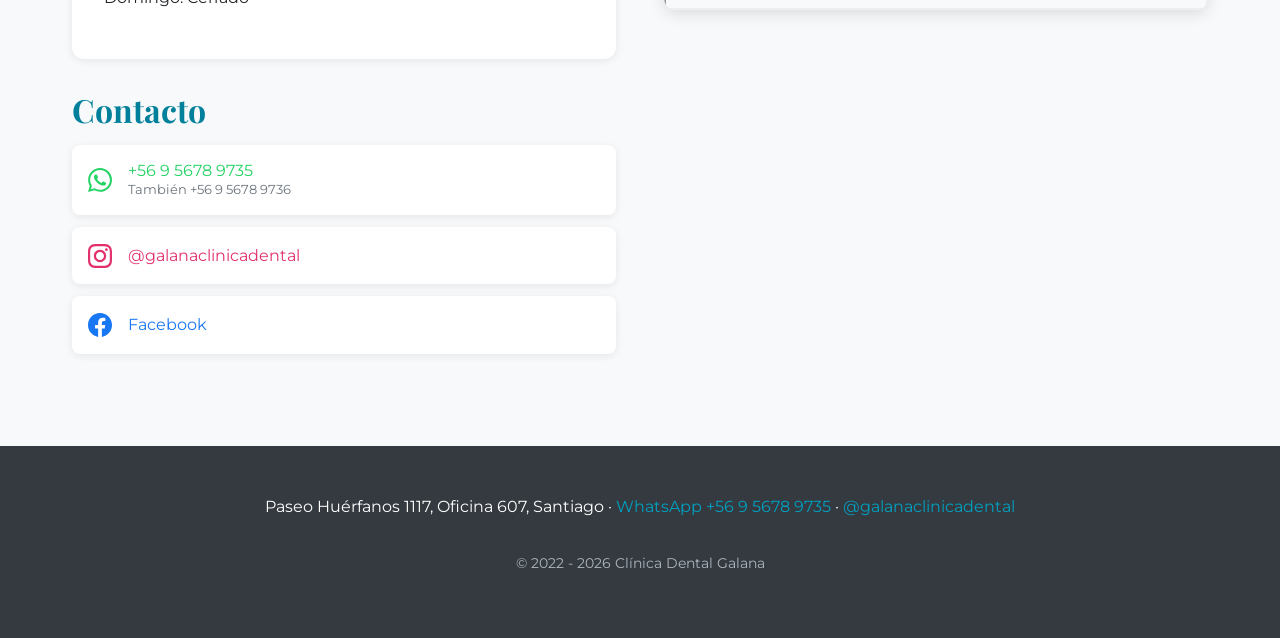
==== commit 0e14946e: "feat(chat): asistente virtual propio con OpenRouter Reemplaza provisoriamente el widget de molari.ai" ====
--- a/index.html
+++ b/index.html
@@ -407,11 +407,11 @@
 
     <script src="js/main.js"></script>
 
-    <!-- Asistente virtual molari.ai (cambiar data-origin/src a https://app.molari.ai cuando el dominio esté activo) -->
-    <script
-        src="https://molari-beta.vercel.app/widget.js"
-        data-clinic="galana"
-        data-color="#00A0C0"
-        data-origin="https://molari-beta.vercel.app"></script>
+    <!-- Asistente virtual (provisorio, corre en este mismo proyecto vía /api/chat).
+         Cuando el agente de molari.ai esté listo, se borra js/chat-widget.js y api/chat.mjs
+         y se vuelve a poner el snippet de molari:
+         <script src="https://molari-beta.vercel.app/widget.js" data-clinic="galana"
+                 data-color="#00A0C0" data-origin="https://molari-beta.vercel.app"></script> -->
+    <script src="js/chat-widget.js" defer></script>
 </body>
 </html>
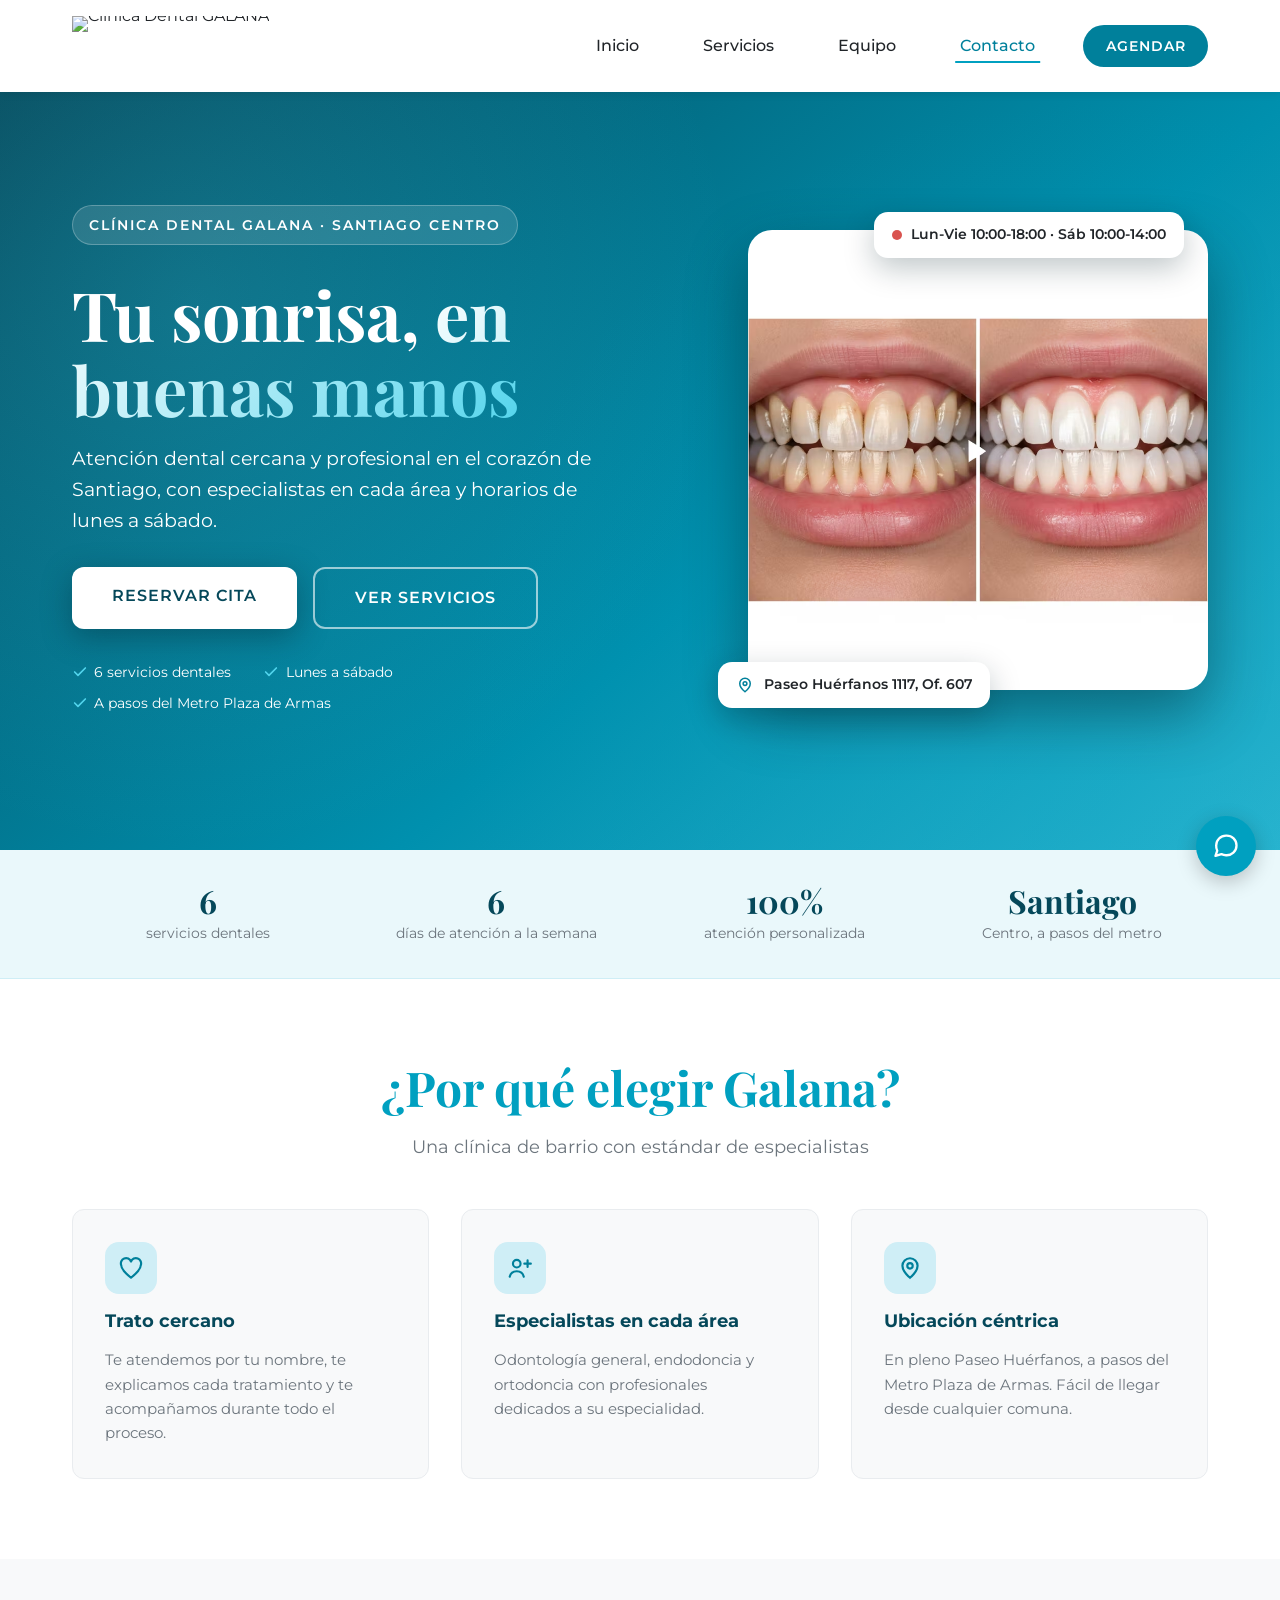
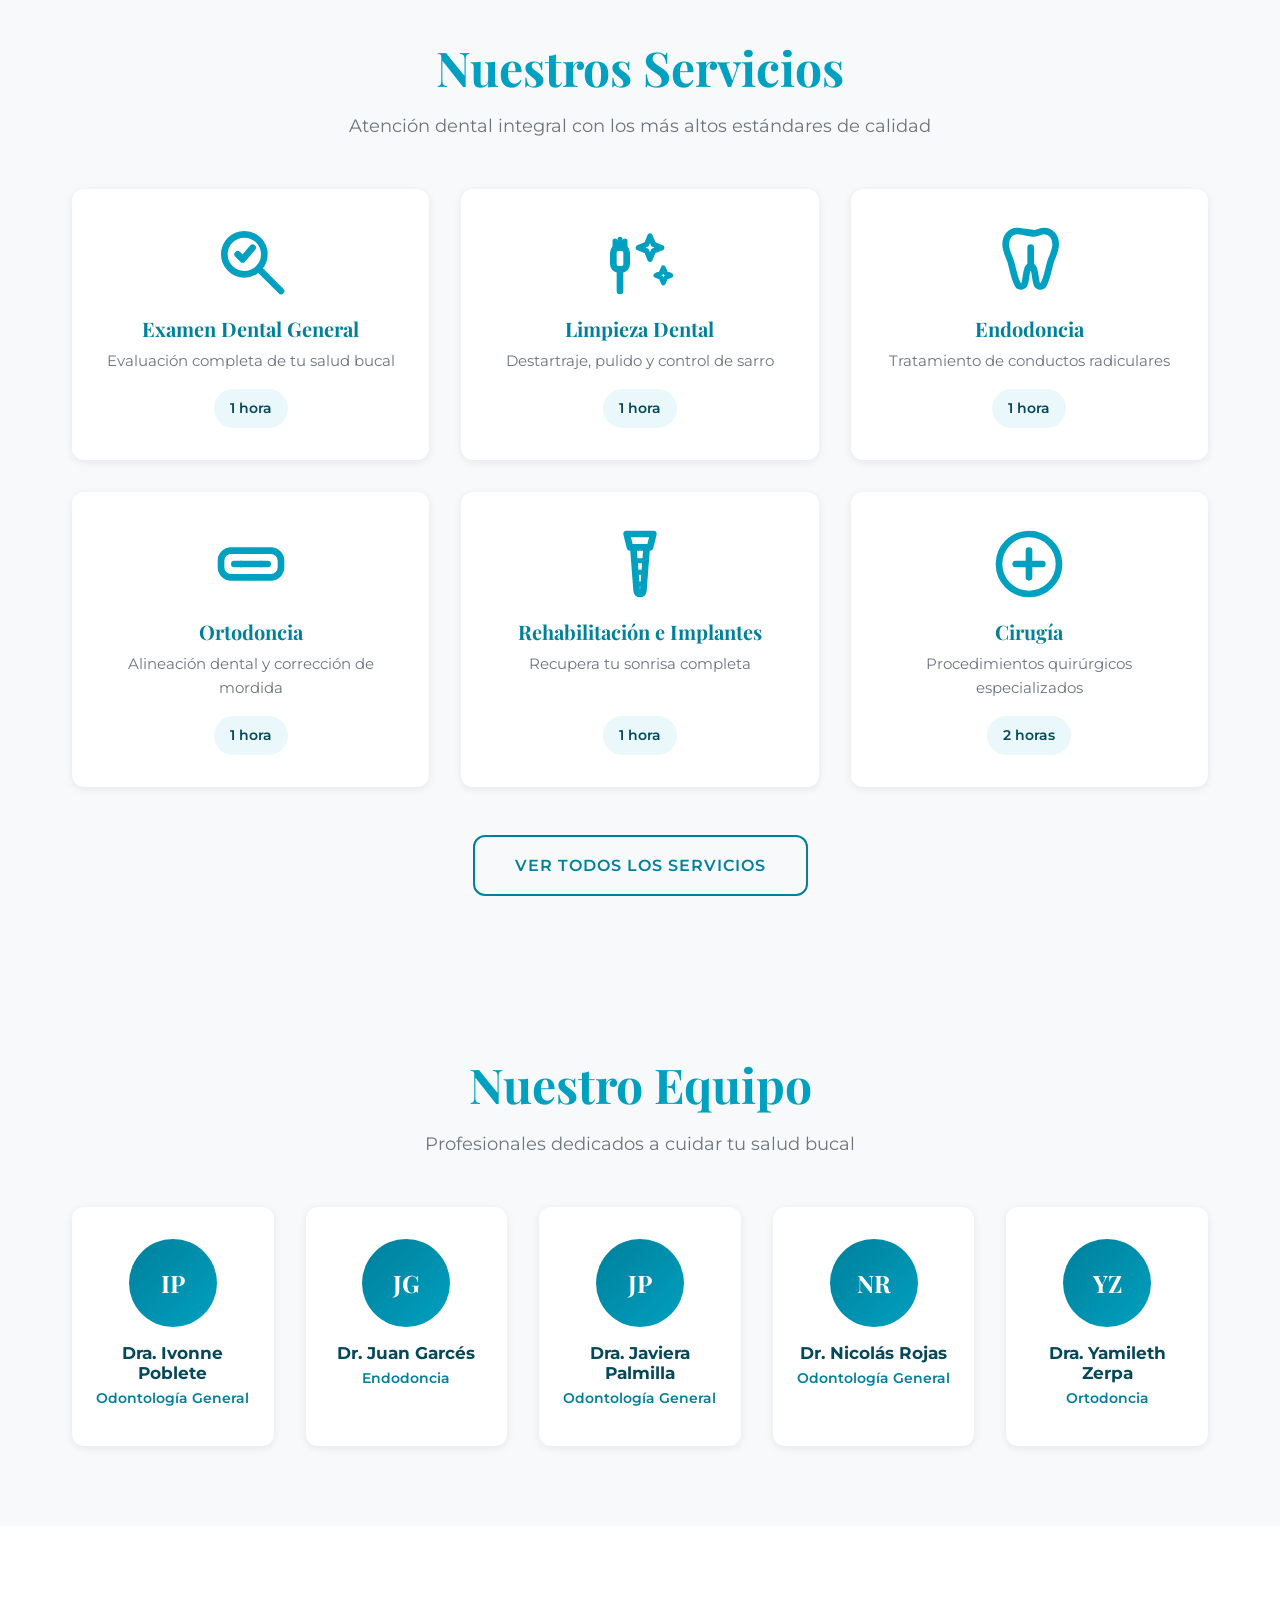
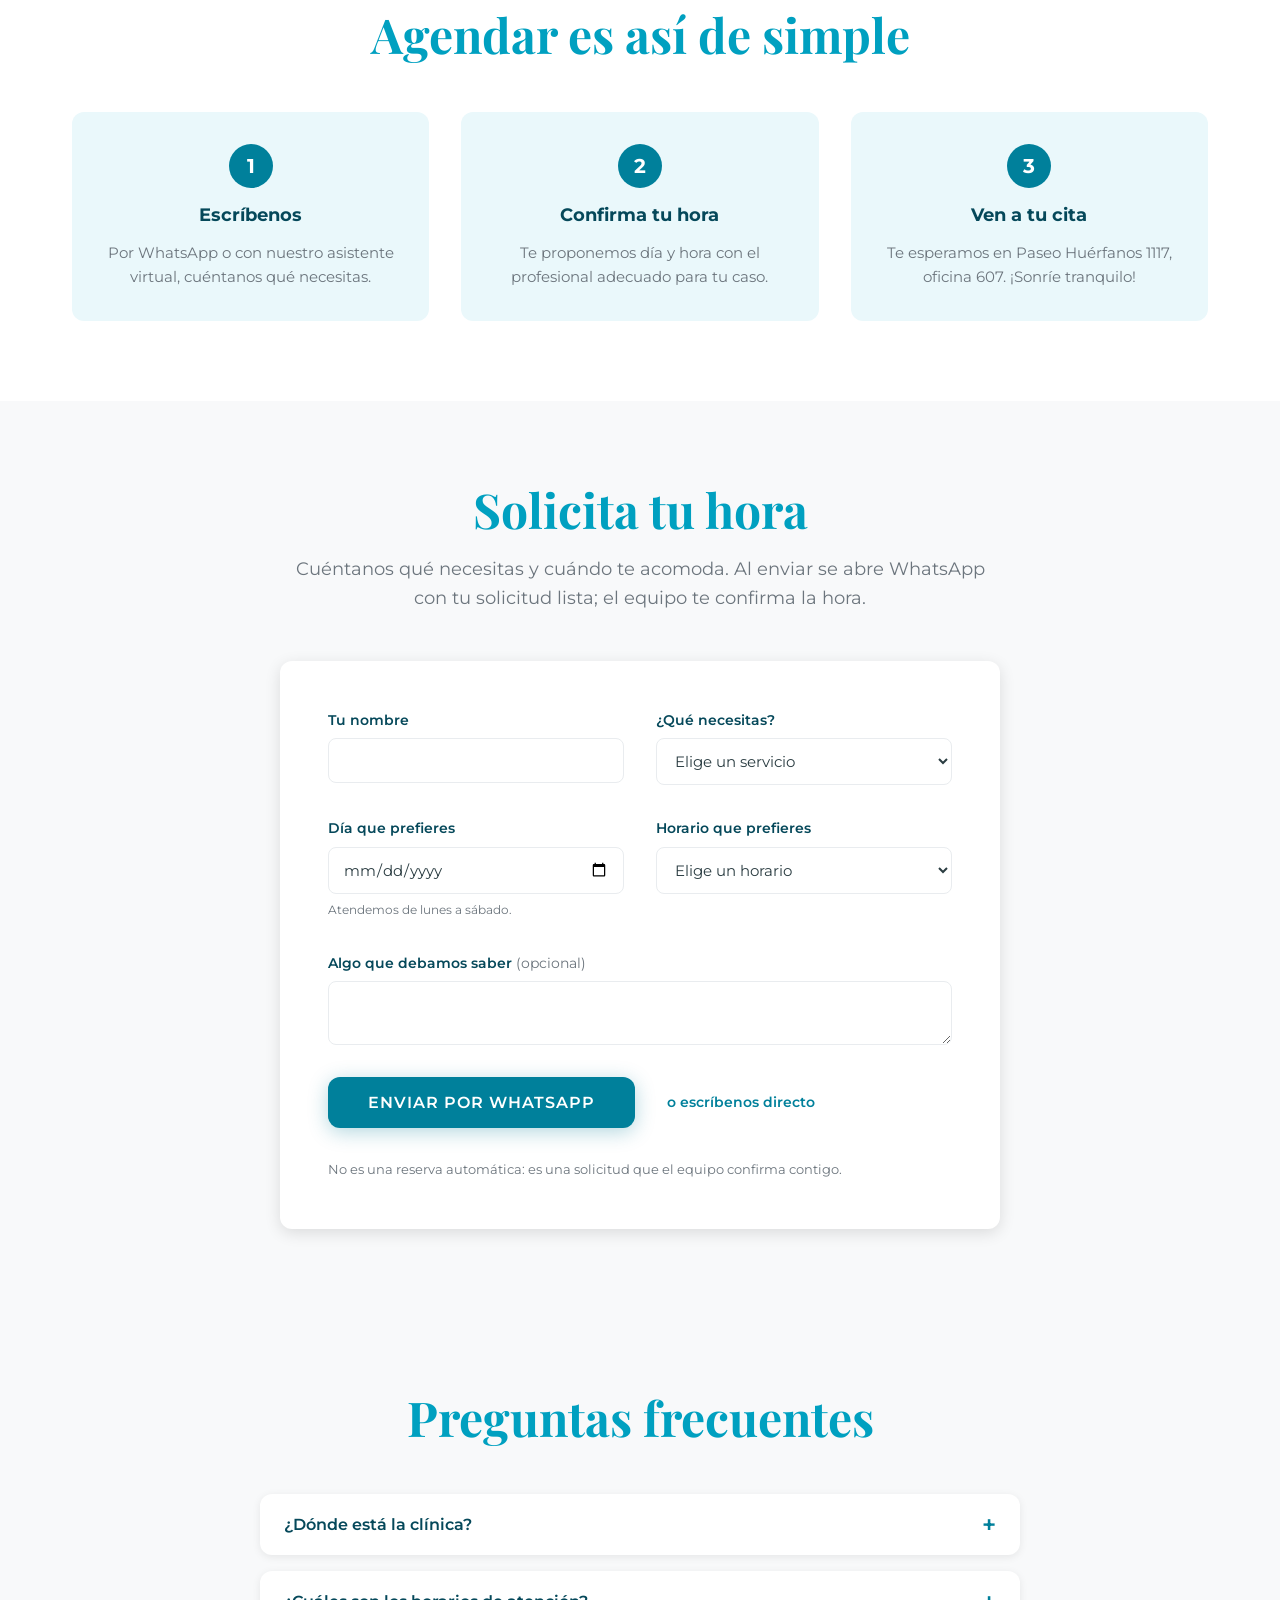
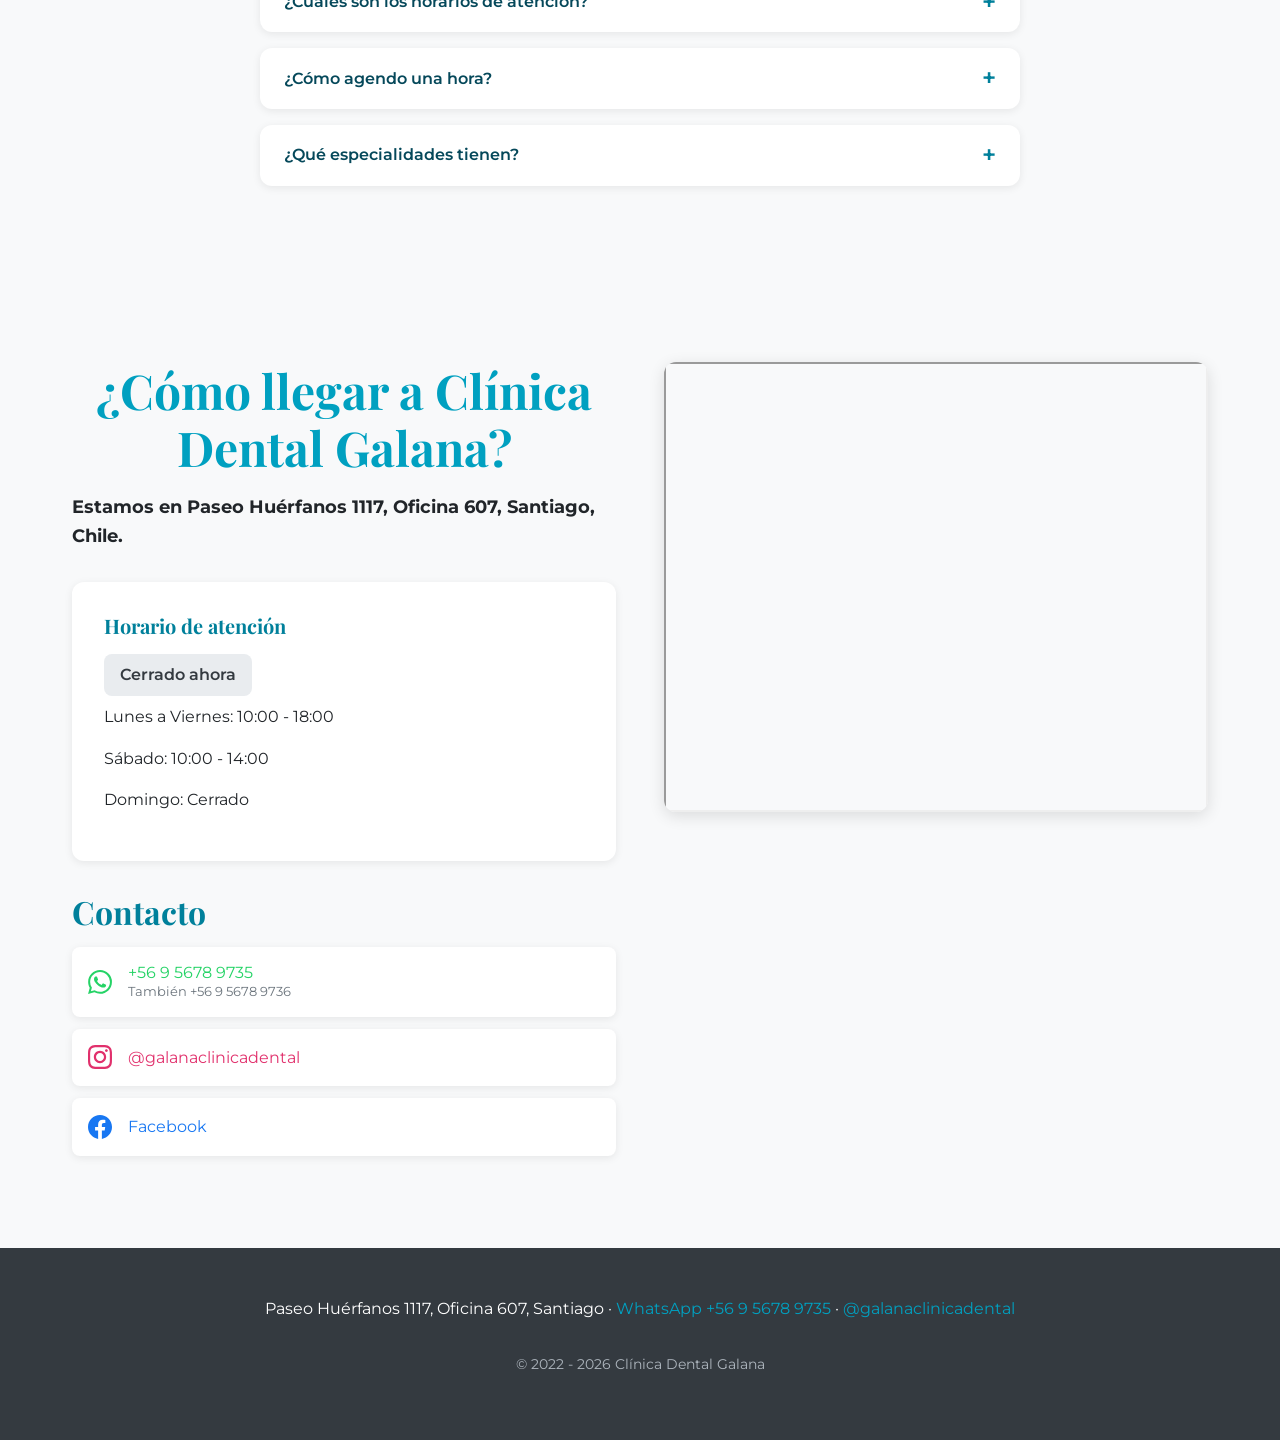
==== commit 258f2230: "feat(agendar): formulario "Solicitar hora" que prellena WhatsApp Widget de agendamiento Nivel 1: el " ====
--- a/index.html
+++ b/index.html
@@ -82,7 +82,7 @@
                     <li><a href="servicios.html" class="nav-link">Servicios</a></li>
                     <li><a href="#equipo" class="nav-link">Equipo</a></li>
                     <li><a href="#contact" class="nav-link">Contacto</a></li>
-                    <li><a href="https://wa.me/56956789735?text=Hola, me gustaría agendar una hora" class="btn btn-nav">Agendar</a></li>
+                    <li><a href="#agendar" class="btn btn-nav">Agendar</a></li>
                 </ul>
             </nav>
         </div>
@@ -102,7 +102,7 @@
                     con especialistas en cada área y horarios de lunes a sábado.
                 </p>
                 <div class="hero-actions">
-                    <a href="https://wa.me/56956789735?text=Hola, me gustaría agendar una hora" class="btn btn-hero-primary">Reservar cita</a>
+                    <a href="#agendar" class="btn btn-hero-primary">Reservar cita</a>
                     <a href="servicios.html" class="btn btn-hero-secondary">Ver servicios</a>
                 </div>
                 <ul class="hero-facts">
@@ -303,9 +303,64 @@
                     <p>Te esperamos en Paseo Huérfanos 1117, oficina 607. ¡Sonríe tranquilo!</p>
                 </div>
             </div>
-            <div class="cta-center">
-                <a href="https://wa.me/56956789735?text=Hola, me gustaría agendar una hora" class="btn btn-primary">Agendar por WhatsApp</a>
-            </div>
+        </div>
+    </section>
+
+    <!-- Solicitar hora -->
+    <section class="booking-section" id="agendar">
+        <div class="container">
+            <h2 class="section-title scroll-reveal">Solicita tu hora</h2>
+            <p class="section-subtitle scroll-reveal">Cuéntanos qué necesitas y cuándo te acomoda. Al enviar se abre WhatsApp con tu solicitud lista; el equipo te confirma la hora.</p>
+
+            <form class="booking-form scroll-reveal" id="bookingForm" novalidate>
+                <div class="booking-field">
+                    <label for="bkNombre">Tu nombre</label>
+                    <input type="text" id="bkNombre" name="nombre" autocomplete="name" required>
+                </div>
+
+                <div class="booking-field">
+                    <label for="bkServicio">¿Qué necesitas?</label>
+                    <select id="bkServicio" name="servicio" required>
+                        <option value="" selected disabled>Elige un servicio</option>
+                        <option>Examen dental general</option>
+                        <option>Limpieza dental</option>
+                        <option>Endodoncia</option>
+                        <option>Ortodoncia</option>
+                        <option>Rehabilitación e implantes</option>
+                        <option>Cirugía dental</option>
+                        <option>No estoy seguro / Primera consulta</option>
+                    </select>
+                </div>
+
+                <div class="booking-field">
+                    <label for="bkDia">Día que prefieres</label>
+                    <input type="date" id="bkDia" name="dia" required>
+                    <span class="booking-hint" id="bkDiaHint">Atendemos de lunes a sábado.</span>
+                </div>
+
+                <div class="booking-field">
+                    <label for="bkHorario">Horario que prefieres</label>
+                    <select id="bkHorario" name="horario" required>
+                        <option value="" selected disabled>Elige un horario</option>
+                        <option>En la mañana</option>
+                        <option>En la tarde</option>
+                        <option>Me acomoda cualquiera</option>
+                    </select>
+                </div>
+
+                <div class="booking-field booking-field-full">
+                    <label for="bkComentario">Algo que debamos saber <span class="booking-opt">(opcional)</span></label>
+                    <textarea id="bkComentario" name="comentario" rows="2" maxlength="300"></textarea>
+                </div>
+
+                <p class="booking-error" id="bkError" role="alert" hidden></p>
+
+                <div class="booking-actions">
+                    <button type="submit" class="btn btn-primary">Enviar por WhatsApp</button>
+                    <a href="https://wa.me/56956789735?text=Hola, me gustaría agendar una hora" class="booking-alt">o escríbenos directo</a>
+                </div>
+                <p class="booking-note">No es una reserva automática: es una solicitud que el equipo confirma contigo.</p>
+            </form>
         </div>
     </section>
 
--- a/css/styles.css
+++ b/css/styles.css
@@ -1349,6 +1349,122 @@
 }
 
 /* ============================================
+   SOLICITAR HORA
+   ============================================ */
+
+.booking-section {
+    padding: var(--spacing-xl) 0;
+    background: var(--off-white);
+}
+
+.booking-form {
+    max-width: 720px;
+    margin: var(--spacing-lg) auto 0;
+    background: var(--white);
+    border-radius: var(--border-radius-lg);
+    box-shadow: var(--shadow-md);
+    padding: var(--spacing-lg);
+    display: grid;
+    grid-template-columns: 1fr 1fr;
+    gap: var(--spacing-md);
+}
+
+.booking-field {
+    display: flex;
+    flex-direction: column;
+    gap: 0.4rem;
+}
+
+.booking-field-full {
+    grid-column: 1 / -1;
+}
+
+.booking-field label {
+    font-weight: 600;
+    font-size: 0.9rem;
+    color: var(--primary-dark);
+}
+
+.booking-opt {
+    font-weight: 400;
+    color: var(--gray);
+}
+
+.booking-field input,
+.booking-field select,
+.booking-field textarea {
+    width: 100%;
+    padding: 0.75rem 0.9rem;
+    border: 1px solid var(--light-gray);
+    border-radius: var(--border-radius);
+    font-family: var(--font-body);
+    font-size: 0.95rem;
+    color: var(--text-color, #2b3d42);
+    background: var(--white);
+}
+
+.booking-field textarea {
+    resize: vertical;
+    min-height: 52px;
+}
+
+.booking-field input:focus,
+.booking-field select:focus,
+.booking-field textarea:focus {
+    outline: 2px solid var(--accent-color);
+    outline-offset: -1px;
+    border-color: transparent;
+}
+
+.booking-field.has-error input,
+.booking-field.has-error select {
+    border-color: #c0392b;
+}
+
+.booking-hint {
+    font-size: 0.78rem;
+    color: var(--gray);
+}
+
+.booking-error {
+    grid-column: 1 / -1;
+    margin: 0;
+    padding: 0.7rem 0.9rem;
+    background: #fdecea;
+    color: #a02c1e;
+    border-radius: var(--border-radius);
+    font-size: 0.88rem;
+}
+
+.booking-actions {
+    grid-column: 1 / -1;
+    display: flex;
+    align-items: center;
+    gap: var(--spacing-md);
+    flex-wrap: wrap;
+}
+
+.booking-alt {
+    color: var(--primary-color);
+    font-weight: 600;
+    font-size: 0.9rem;
+}
+
+.booking-note {
+    grid-column: 1 / -1;
+    margin: 0;
+    color: var(--gray);
+    font-size: 0.8rem;
+}
+
+@media (max-width: 600px) {
+    .booking-form {
+        grid-template-columns: 1fr;
+        padding: var(--spacing-md);
+    }
+}
+
+/* ============================================
    PREGUNTAS FRECUENTES
    ============================================ */
 
